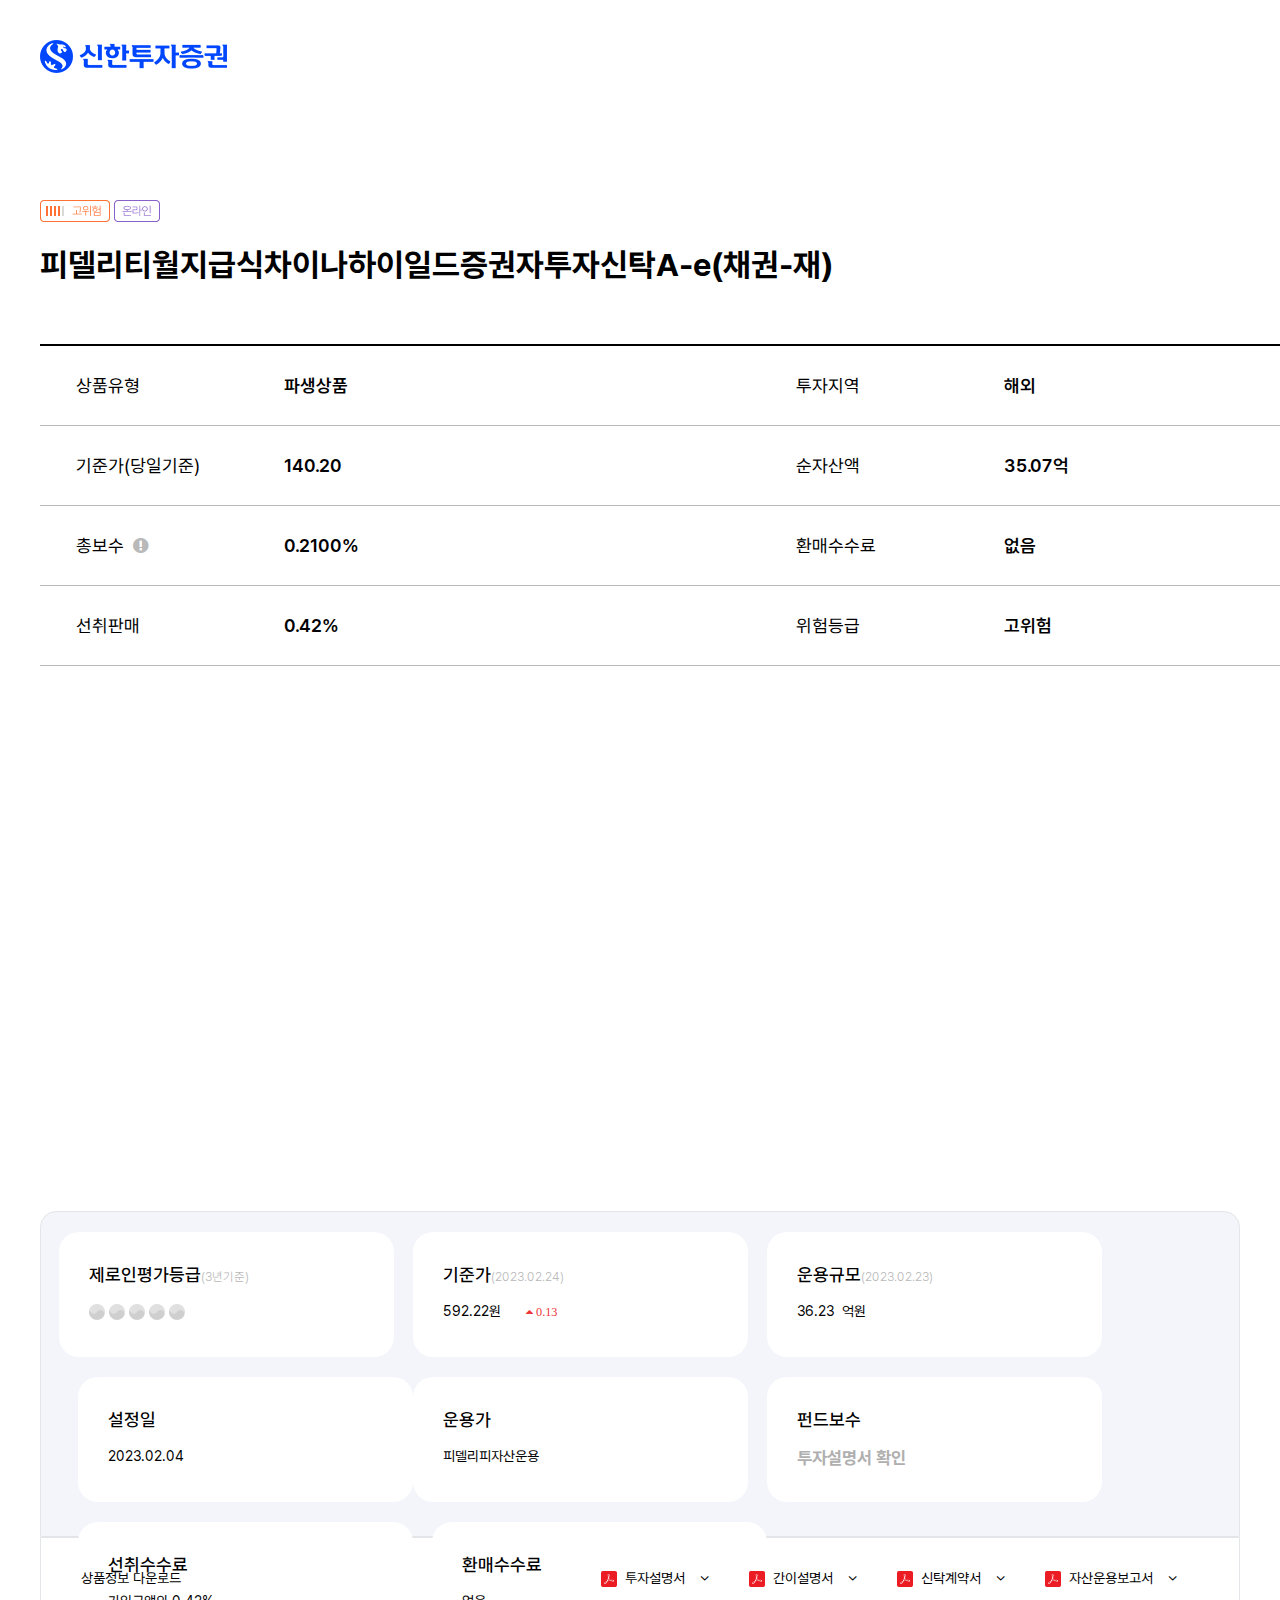
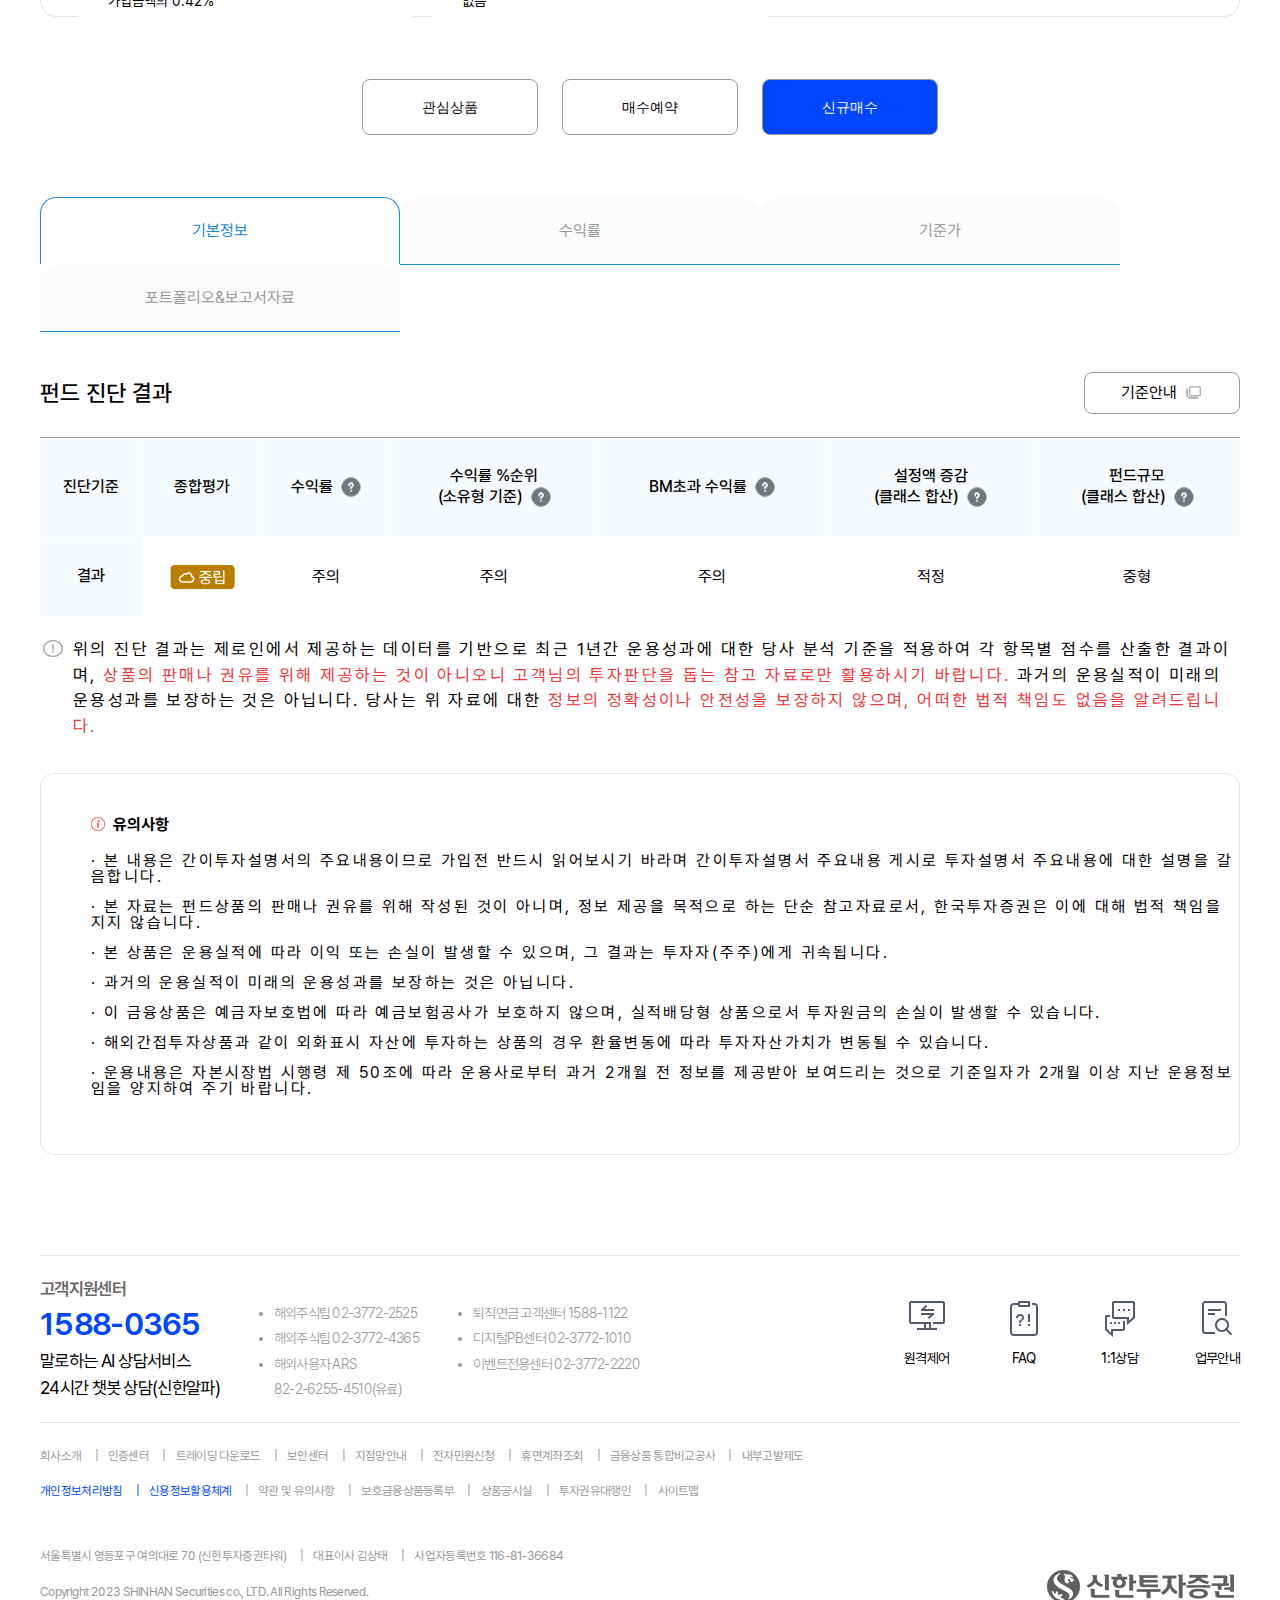
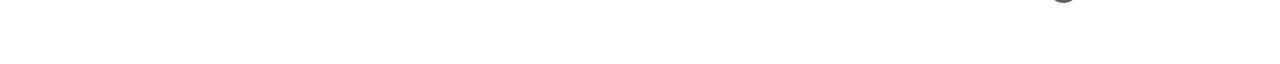
==== contents.html @ e2d3eca0 "3/31" ====
<!DOCTYPE html>
<html lang="ko">
  <head>
    <meta charset="UTF-8" />
    <meta http-equiv="X-UA-Compatible" content="IE=edge" />
    <meta name="viewport" content="width=device-width, initial-scale=1.0" />
    <meta name="author" content="JGM" />
    <meta name="description" content="중꺾마 신한투자증권 리뉴얼" />
    <title>신한투자증권</title>
    <!-- <link rel="stylesheet" href="https://cdnjs.cloudflare.com/ajax/libs/font-awesome/5.15.3/css/all.min.css"/> -->
    <link
      rel="stylesheet"
      href="https://maxcdn.bootstrapcdn.com/font-awesome/4.7.0/css/font-awesome.min.css"
    />
    <link rel="shortcut icon" href="./images/favicon/fav32.png" />
    <link
      rel="apple-touch-icon=precomposed"
      href="./images/favicon/fav180.png"
    />
    <!-- 기본 코딩 JS 파일 -->
    <script src="./js/jquery-1.12.4.min.js"></script>
    <script src="./js/jquery-3.3.1.min.js"></script>
    <script src="./js/jquery-3.4.1.min.js"></script>
    <script src="./js/prefixfree.min.js"></script>
    <!-- 차트 JS 파일 -->
    <script src="https://code.highcharts.com/highcharts.js"></script>
    <script src="https://code.highcharts.com/modules/data.js"></script>
    <script src="https://code.highcharts.com/modules/exporting.js"></script>
    <script src="https://code.highcharts.com/modules/export-data.js"></script>
    <script src="https://code.highcharts.com/modules/accessibility.js"></script>

    <!-- 기본 코딩 CSS 파일 -->
    <link rel="stylesheet" href="./css/common.css">
    <!-- 페이지 CSS -->
    <link rel="stylesheet" href="./css/contents.css" />
    <link rel="stylesheet" href="./css/chart.css">
    <link rel="stylesheet" href="./css/replace.css">

    <!-- Header, Footer Load JS -->
    <script>
      $(function(){
          // Footer 페이지 추가
          $('.footer').load('./module/footer.html');
      });
    </script>
  </head>
  <body>
    <div id="wrap">
      <!-- Header -->
      <header class="header w1440">
        <nav class="gnb">
          <h1 class="logo"><a href="index.html"><img src="./images/logo.png" alt="헤더로고"></a></h1>
        </nav>
      </header>   
      <!-- /Header -->
      
      
      <!-- Contets -->
      <main role="main" class="w1440">
        <!-- Section 01 -->
        <section class="sec_1">
          <article class="level">
            <img src="./images/contents/highRisk.png" alt="고위험">
            <img src="./images/contents/online.png" alt="온라인">
          </article>
          <h2>피델리티월지급식차이나하이일드증권자투자신탁A-e(채권-재)</h2>
          <table class="stock_info">
            <tr class="tr">
              <td>상품유형</td>
              <th>파생상품</th>
              <td>투자지역</td>
              <th>해외</th>
            </tr>
            <tr class="tr">
              <td>기준가(당일기준)</td>
              <th>140.20</th>
              <td>순자산액</td>
              <th>35.07억</th>
            </tr>
            <tr class="tr">
              <td>총보수<i class="fa fa-exclamation-circle" aria-hidden="true"></i></td>
              <th>0.2100%</th>
              <td>환매수수료</td>
              <th>없음</th>
            </tr>
            <tr class="tr">
              <td>선취판매</td>
              <th>0.42%</th>
              <td>위험등급</td>
              <th>고위험</th>
            </tr>
          </table>
        </section>
        <!-- /Section 01 -->

        <!-- Section 02 -->
        <figure class="highcharts-figure">
          <div id="container"></div>
        </figure>
        <!-- /Section 02 -->

        <!-- Section 03 -->
        <section class="sec_3">
          <div class="card no_ml">
            <dl>
              <dt>제로인평가등급<span>(3년기준)</span></dt>
                <dd>
                  <img src="./images/contents/unmarked.png" alt="태극마크">
                  <img src="./images/contents/unmarked.png" alt="태극마크">
                  <img src="./images/contents/unmarked.png" alt="태극마크">
                  <img src="./images/contents/unmarked.png" alt="태극마크">
                  <img src="./images/contents/unmarked.png" alt="태극마크">
                </dd>
            </dl>
          </div>
          <div class="card">  
            <dl>
              <dt>기준가<span>(2023.02.24)</span></dt>
              <dd class="up">592.22원<i class="fa fa-caret-up" aria-hidden="true">&nbsp;0.13</i></dd>
            </dl>
          </div>
          <div class="card">
            <dl>
              <dt>운용규모<span>(2023.02.23)</span></dt>
              <dd>36.23&nbsp;&nbsp;억원</dd>
            </dl>
          </div>
          <div class="card">
            <dl>
              <dt>설정일</dt>
              <dd>2023.02.04 </dd>
            </dl>
          </div>
          <div class="card no_ml">
            <dl>
              <dt>운용가</dt>
              <dd>피델리피자산운용</dd>
            </dl>
          </div>
          <div class="card">
            <dl>
              <dt>펀드보수</dt>
              <dd class="check">투자설명서 확인</dd>
            </dl>
          </div>
          <div class="card">
            <dl>
              <dt>선취수수료</dt>
              <dd>가입금액의&nbsp;0.42%</dd>
            </dl>
          </div>
          <div class="card">
            <dl>
              <dt>환매수수료</dt>
              <dd>없음</dd>
            </dl>
          </div>
        </section>
        <section class="pdf">
          <h3>상품정보 다운로드</h3>
          <ul>
            <li>
              <a href="https://file.truefriend.com/updata/fund/FMIG/2/071496_2.pdf" target="_blank">
                <img src="./images/contents/adobe.png" alt="pdf">&nbsp;
                투자설명서<i class="fa fa-angle-down" aria-hidden="true"></i>
              </a>
            </li>
            <li>
              <a href="https://file.truefriend.com/updata/fund/FMIG/9/071496_9.pdf" target="_blank">
                <img src="./images/contents/adobe.png" alt="pdf">&nbsp;
                간이설명서<i class="fa fa-angle-down" aria-hidden="true"></i>
              </a>
            </li>
            <li>
              <a href="https://file.truefriend.com/updata/fund/FMIG/1/071496_1.pdf" target="_blank">
                <img src="./images/contents/adobe.png" alt="pdf">&nbsp;
                신탁계약서<i class="fa fa-angle-down" aria-hidden="true"></i>
              </a>
            </li>
            <li>
              <a href="https://file.truefriend.com/updata/fund/FMIG/7/071496_7.pdf" target="_blank">
                <img src="./images/contents/adobe.png" alt="pdf">&nbsp;
                자산운용보고서<i class="fa fa-angle-down" aria-hidden="true"></i>
              </a>
            </li>
          </ul>
        </section>
        <div class="sec_3_btn">
          <a href="#"><button>관심상품</button></a>
          <a href="#"><button>매수예약</button></a>
          <a href="#"><button class="blue_btn">신규매수</button></a>
        </div>
        <!-- /Section 03 -->

        <!-- Section 04 -->
        <div id="contents">
          <input type="radio" name="content_name" id="basic_info1" checked>
          <label for="basic_info1">기본정보</label>
          <input type="radio" name="content_name" id="basic_info2">
          <label for="basic_info2">수익률</label>
          <a href="#"><input type="radio" name="content_name" id="basic_info3">
          <label for="basic_info3">기준가</label></a>
          <input type="radio" name="content_name" id="basic_info4">
          <label for="basic_info4">포트폴리오&보고서자료</label>
          <div class="content1">
            <div class="content_name">
              <h5>펀드 진단 결과</h5>
              <p><a href="#">기준안내&nbsp;&nbsp;<img src="./images/contents/popup.png" alt="popup"></a></p>
            </div>
            <section class="table">
              <table>
                <tr>
                  <th>진단기준</th>
                  <th>종합평가</th>
                  <th>수익률&nbsp;&nbsp;<a href="#"><img src="./images/contents/question.png" alt="물음표"></a></th>
                  <th>수익률 %순위<br>(소유형 기준)&nbsp;&nbsp;<a href="#"><img src="./images/contents/question.png" alt="물음표"></a></th>
                  <th>BM초과 수익률&nbsp;&nbsp;<a href="#"><img src="./images/contents/question.png" alt="물음표"></a></th>
                  <th>설정액 증감<br>(클래스 합산)&nbsp;&nbsp;<a href="#"><img src="./images/contents/question.png" alt="물음표"></a></th>
                  <th>펀드규모<br>(클래스 합산)&nbsp;&nbsp;<a href="#"><img src="./images/contents/question.png" alt="물음표"></a></th>
                </tr>
                <tr>
                  <th>결과</th>
                  <td><img src="./images/contents/neutral.png" alt="중립"></td>
                  <td>주의</td>
                  <td>주의</td>
                  <td>주의</td>
                  <td>적정</td>
                  <td>중형</td>
                </tr>
              </table>
              <div class="text">
                <img src="./images/contents/mark.png" alt="mark">
                <p>
                  위의 진단 결과는 제로인에서 제공하는 데이터를 기반으로 최근 1년간 운용성과에 대한 당사 분석 기준을 적용하여 각 항목별 점수를 산출한
                  결과이며,
                  <span>상품의 판매나 권유를 위해 제공하는 것이 아니오니 고객님의 투자판단을 돕는 참고 자료로만 활용하시기 바랍니다.
                  </span>과거의 운용실적이 미래의 운용성과를 보장하는 것은 아닙니다. 당사는 위 자료에 대한
                  <span>정보의 정확성이나 안전성을 보장하지 않으며, 어떠한 법적 책임도 없음을 알려드립니다.</span>
                </p>
              </div>
              <section class="attention">
                <p><img src="./images/contents/information.png" alt="info">&nbsp;&nbsp;유의사항</p>
                <ul>
                  <li>· 본 내용은 간이투자설명서의 주요내용이므로 가입전 반드시 읽어보시기 바라며 간이투자설명서 주요내용 게시로 투자설명서 주요내용에 대한 설명을 갈음합니다.</li>
                  <li>· 본 자료는 펀드상품의 판매나 권유를 위해 작성된 것이 아니며, 정보 제공을 목적으로 하는 단순 참고자료로서, 한국투자증권은 이에 대해 법적 책임을 지지 않습니다.</li>
                  <li>· 본 상품은 운용실적에 따라 이익 또는 손실이 발생할 수 있으며, 그 결과는 투자자(주주)에게 귀속됩니다.</li>
                  <li>· 과거의 운용실적이 미래의 운용성과를 보장하는 것은 아닙니다.</li>
                  <li>· 이 금융상품은 예금자보호법에 따라 예금보험공사가 보호하지 않으며, 실적배당형 상품으로서 투자원금의 손실이 발생할 수 있습니다.</li>
                  <li>· 해외간접투자상품과 같이 외화표시 자산에 투자하는 상품의 경우 환율변동에 따라 투자자산가치가 변동될 수 있습니다.</li>
                  <li>· 운용내용은 자본시장법 시행령 제 50조에 따라 운용사로부터 과거 2개월 전 정보를 제공받아 보여드리는 것으로 기준일자가 2개월 이상 지난 운용정보임을 양지하여 주기 바랍니다.</li>
                </ul>
              </section>
          </div>
          <div class="content2">
            <div class="content_name">
              <h5>펀드 비교 수익률</h5>
              <p>기준일:2023.03.13</p>
            </div>
            <section class="table">
              <table>
                <tr>
                  <th>기간</th>
                  <th>1개월</th>
                  <th>3개월</th>
                  <th>6개월</th>
                  <th>1년</th>
                  <th>3년</th>
                  <th>설정일이후</th>
                </tr>
                <tr>
                  <th>펀드</th>
                  <td class="blue"><img src="./images/contents/bluedecrease.png" alt="하락">4.18</td>
                  <td class="red"><img src="./images/contents/redincrease.png" alt="상승">  10.74</td>
                  <td class="red"><img src="./images/contents/redincrease.png" alt="상승">18.93</td>
                  <td class="blue"><img src="./images/contents/bluedecrease.png" alt="하락">4.61</td>
                  <td class="red"><img src="./images/contents/redincrease.png" alt="상승">0.00</td>
                  <td class="blue"><img src="./images/contents/bluedecrease.png" alt="하락">36.90</td>
                </tr>
                <tr>
                  <th>BM</th>
                  <td class="blue"><img src="./images/contents/bluedecrease.png" alt="하락">1.43</td>
                  <td class="blue"><img src="./images/contents/bluedecrease.png" alt="하락">0.19</td>
                  <td class="red"><img src="./images/contents/redincrease.png" alt="상승">0.17</td>
                  <td class="blue"><img src="./images/contents/bluedecrease.png" alt="하락">5.40</td>
                  <td class="red"><img src="./images/contents/redincrease.png" alt="상승">0.00</td>
                  <td class="blue"><img src="./images/contents/bluedecrease.png" alt="하락">8.09</td>
                </tr>
                <tr>
                  <th>유형평균</th>
                  <td class="red"><img src="./images/contents/redincrease.png" alt="상승">0.84</td>
                  <td class="red"><img src="./images/contents/redincrease.png" alt="상승">2.99</td>
                  <td class="blue"><img src="./images/contents/bluedecrease.png" alt="하락">0.56</td>
                  <td class="blue"><img src="./images/contents/bluedecrease.png" alt="하락">3.66</td>
                  <td class="blue"><img src="./images/contents/bluedecrease.png" alt="하락">9.40</td>
                  <td>-</td>
                </tr>
              </table>
          </div>
          <div class="content4">
            <div class="content_name">
              <h5>자산 구성 현황&nbsp;&nbsp;&nbsp;<span>(기준일:2023.03.13)</span></h5>
            </div>
            <section class="table">
              <table class="portfolio">
                <tr>
                  <th>구분</th>
                  <th>펀드 내 비중(%)</th>
                </tr>
                <tr>
                  <th>국내주식</th>
                  <td>0.00%</td>
                </tr>
                <tr>
                  <th>해외주식</th>
                  <td>0.00%</td>
                </tr>
                <tr>
                  <th>국내채권</th>
                  <td>0.00%</td>
                </tr>
                <tr>
                  <th>해외채권</th>
                  <td>0.00%</td>
                </tr>
                <tr>
                  <th>투자신탁</th>
                  <td>98.99%</td>
                </tr>
                <tr>
                  <th>유동성</th>
                  <td>1.01%</td>
                </tr>
                <tr>
                  <th>주식선물 순포지션</th>
                  <td>0.00%</td>
                </tr>
                <tr>
                  <th>금리선물 순포지션</th>
                  <td>0.00%</td>
                </tr>
              </table>
              <img src="./images/contents/portfolio.PNG" alt="포트폴리오">
            </section>
          </div>
        </div>
        <!-- /Section 04 -->

      </main>



      <!-- /Contets -->
      <!-- TOP 버튼 / 챗봇 -->

      <!-- /TOP 버튼 / 챗봇 -->
      <aside>
        
      </aside>
      <!-- Footer -->
      <footer class="footer">
              
      </footer>
      <!-- /Footer -->
    </div>

  
  <!-- 페이지 JS -->
  <script src="./js/contents.js"></script>
  <script src="./js/chart.js"></script>
  <script src="./js/alret.js"></script>
  <!-- <script src="./js/load.js"></script> -->
  </body>
</html>
---- css/common.css ----
@charset "utf-8";

/* 폰트 CSS && 리셋 CSS */
@import url(./font.css);
@import url(./reset.css);
@import url(./root.css);

/* 공통 CSS */
html {
    font-family: 'Pretendard', sans-serif;
}

#wrap{
    /* background-color: #FAFBFB; */
    padding-top: 40px;
    padding-bottom: 60px;
}
/* safe area */
.w1440{
    /* (1440/1920)*100 = 75 */
    /* width: 75%; */
    width: 1440px;
    margin: 0 auto;
}
/* --------------------- */
/* 경고창 */
.alert{
    padding: 10px 20px;
    background-color: rgba(0, 0, 0, 0.8);
    border-radius: 16px;
    color: #fff;
    /* 포지션 */
    position: fixed;
    top: 5%;
    left: 50%;
    transform: translateX(-50%);
    z-index: 99999; /* 경고창 */
    /* 로딩시 숨기기 */
    display: none;
}

/* ========================== */
/* header */
/* ========================== */
.header{
    /* (193/1440)*100 = 13.402777777777777 */
    padding-bottom: 20px;
    /* 플랙스 */
    display: flex;
    align-items: center;
    justify-content: space-between;
    /* 포지션 */
    position: relative;
    /* 폰트 설정 */
    line-height: 180%;
    font-weight: 600;
    letter-spacing: -0.05em;
    color: #000000;
}
/* ------------------------- */
/* header nav */
.header nav{
    /* 플랙스 */
    display: flex;
    align-items: center;
    justify-content: space-between;
}
.header nav ul{
    /* 플랙스 */
    display: flex;
}

/* ------------------------- */
/* .gnb */
.header .gnb{
   font-size: 24px;
}
.header .menu .hambeger{
    width: 20px;
    height: 20px;
    overflow: hidden;
    /* 플랙스 */
    display: flex;
    flex-flow: nowrap column;
    justify-content: space-around;
    align-items: center;
}
.header .menu .hambeger div{
    width: 20px;
    height: 3px;
    background-color: #000;
    transition: all 0.1s;
}
.header .menu:hover .hambeger {
    justify-content: center;
}
.header .menu:hover .hambeger div:first-child{
    transform: translateY(50%) rotate(40deg);
}
.header .menu:hover .hambeger div:last-child{
    transform:translateY(-50%) rotate(-45deg);
}
.header .menu:hover .hambeger div:nth-child(2){
    display: none;
}

/* ------------------------- */
/* .login_gnb */
.header .login_gnb{
    font-size: 1rem;
    margin-right: 40px;
}
.header .login_gnb a{
    font-weight: 600;
}
.header .login_gnb li:first-child::after{
    content: "";
    font-size: 0.8rem;
    padding-right: 16px;
    border-right: var(--border);
    margin-right: 16px;
}

/* ---------------------------- */
/* .header .snb */
.header .snb{
    width: 100%;
    height: auto !important;
    padding: 30px;
    background-color: white;
    border: 1px solid #B9BDC4;
    border-radius: 16px;
    /* 폰트 사이즈 수정 */
    font-size: 1rem;
    /* 포지션 */
    position: absolute;
    bottom: 0;
    transform: translateY(100%);
    left: 0;
    z-index: 999; /* 헤더 서브메뉴 */
    /* 디스플레이 가리기 */
    display: none;
}

/* snb 타이틀 */
.snbTitle{
    width: 100%;
    height: 60px;
    padding: 0 24px;
    line-height: 60px;
    border-top: 1px solid #B9BDC4;
    /* 플랙스 */
    display: flex;
    justify-content: space-between;
    align-items: center;
    /* 커서 포인터 */
    cursor: pointer;
}
.snb .snbTitle:first-child{
    border-top: none;
}
.snbTitle::after{
    content: url(../images/header/plus.png);
    vertical-align: middle;
    margin-bottom: -10px;
}
.snb h2{
    height: 100%;
    line-height: 60px;
    font-size: 28px;
    font-weight: 700;
    color: #797979;
    transition: all 0.1s;
}
/* snb 내용 */
.snbItem{
    width: 100%;
    background-color: #F7F8F8;
    padding: 24px 0;
    transition: all 0.8s;
    /* 숨기기 */
    display: none;
}
.snbItem:last-child{
    border-bottom: 1px solid #B9BDC4;
}
.snbItem dl{
    width: 25%;
    border-right: 1px solid #E1E3E5;
    padding: 20px;
}
.snbItem dl dt{
    color: #333333;
    font-weight: 700;
    font-size: 18px;
    margin-bottom: 20px;
    /* 커서 논 */
    cursor: default;
}
.snbItem dl dd{
    margin-bottom: 10px;
}

/* 클릭 되었을때 */
.snbTitle.check{
    border-bottom: 1px solid #B9BDC4;
}
.snbTitle.check h2{
    color: #097DF3;    
    border-bottom: 2px solid #097DF3;
}
.snbTitle.check::after{
    content: url(../images/header/mu.png);
    margin-bottom: -15px;
}
.snbTitle.check + .snbItem{
    display: flex;
}


/* ========================== */
/* footer */
/* ========================== */
footer{
    /* 폰트 설정 */
    line-height: 180%;
    font-weight: 600;
    letter-spacing: -0.05em;
    color: #000000;
}
/* #footer_csc */
.footer_csc{
    /* 박스모델 속성 */
    padding: 20px 0;
    border-top: 1px solid #E4E5E8;
    border-bottom: 1px solid #E4E5E8;
}
.footer_title{
    /* font */
    font-size: 1.25rem;
    font-weight: 600;
    color: #666666;
}
.footer_csc nav{
    /* 플랙스 */
    display: flex;
    justify-content: space-between;
}

.footer_csc nav h3{
    /* 20/16 = 1.25 */
    font-size: 1.25rem; 
    line-height: 1.5;
}
.footer_csc nav h3 .em{
    /* 36/16 = 2.25 */
    font-size: 2.25rem;
    font-weight: 600;
    color: var(--main-color);
}
/* footer_csc nav div */
.footer_csc nav div{
    width: 50%;
    /* 플랙스 */
    display: flex;
    justify-content: space-between;
}

.footer_list li{
    list-style: disc;
    /* font */
    font-weight: 300;
    color: #999999;
}

/* .footer_icon */
.footer_icon_link{
    width: 336px;
    /* 플랙스 */
    display: flex;
    justify-content: space-between;
}
.footer_icon_link a{
    /* 플랙스 */
    display: flex;
    flex-flow: column nowrap;
    align-items: center;
}
.footer_icon_link a span{
    display: inline-block;
    width: 40px;
    height: 40px;
    text-align: center;
    margin-bottom: 5px;
}
.footer_icon_link a img{
    vertical-align: middle;
}
/* .fnb_wrap */
.fnb_wrap{
    padding-top: 20px;
}

/* .fnb */
.fnb li, .fnb p{
    display: inline-block;
    color: #999999;
    /* 14/16 = 0.875 */
    font-size: 0.875rem;
    line-height: 1.2;
    font-weight: 400;
}
.fnb li.em{
    color: var(--main-color);
}
.fnb li:not(:first-child)::before{
    content: "|";
    padding-left: 10px;
    margin-right: 10px;
}
.fnb ul {
    margin-bottom: 10px;
}

/* .last_footer */
.last_footer{
    margin-top: 40px;
    /* 플랙스 */
    display: flex;
    justify-content: space-between;
    align-items: flex-end;
}


/* ========================== */
/* Top button / chatBot */
/* ========================== */
.aside_button{
    height: 120px;
    z-index: 99999;
    /* 포지션 */
    position: fixed;
    /* right: 140px; */
    right: 7.291666666666667%;
    transform: translateX(100%);
    bottom: 50px;
}
.aside_button div{
    width: 50px;
    height: 50px;
    line-height: 50px;
    background-color: var(--main-color);
    border-radius: 50%;
    cursor: pointer;
}
.aside_button div:last-child{
    box-shadow: 0 0 10px 0 rgba(255, 255, 255, 80%);
}

/* -------------------- */
/* 챗봇 */
.aside_button .chbot{
    margin-bottom: 20px;
    /* 포지션 */
    position: relative;
}

.aside_button .chbot h2 {
    line-height: 20px;
    vertical-align: top;
    transition: all 0.8s;
}
.aside_button h2 p {
    color: #fff;
    opacity: 0;
    transition: all 0.8s;
    font-size: 5px;
}
.chbot_text {
    height: 50px;
    padding-left: 30px;
    padding-top: 5px;
    background-color: var(--main-color);
    box-shadow: 0 0 10px 0 rgba(255, 255, 255, 80%);
    border-radius: 40px;
    /* 포지션 */
    position: absolute;
    right: 0;
    top: 0;
    z-index: -1;
    overflow: hidden;
}
/* ----------------------- */
/* top 버튼 */
.aside_button i {
    color: #fff;
    position: relative;
    left: 50%;
    transform: translateX(-50%);
}
/* 호버 */
.aside_button .top:hover {
    background-color: #002DA4;
}
.aside_button .top:hover i {
    color: #fff;
}
---- css/contents.css ----
@charset "utf-8";
/* Contents */
/* section 01 */
.sec_1 {
  margin-top: 106px;
}
main h2 {
  margin: 27px 0 63px;
  font-size: 32px;
  font-weight: 700;
}

/* 테이블 */
.stock_info{
  width: 1440px;
  border-top: 2px solid #000;
  border-collapse: collapse;
  font-size: 18px;
  background-color: #fff;
}
.stock_info .tr {
  border-bottom: 1px solid #B9B9B9;
}
.stock_info .tr i {
  margin-left: 9px;
  color: #B9B9B9;
}
.stock_info .tr td {
  width: 243px;
  line-height: 79px;
  padding-left: 36px;

}
.stock_info .tr th {
  width: 475px;
  line-height: 79px;
  text-align: left;
  font-size: 18px;
  font-weight: 600;
}

/* section 02 */
figure{
  margin: 40px auto;
  height: 465px;
}

/* section 03 */
.sec_3 {
  padding: 0 19px 36px 18px;
  height: 326px;
  background-color: #f3f5fa;
  border: 1px solid #e4e5e8;
  border-top-left-radius: 16px;
  border-top-right-radius: 16px;
  /* 플렉스 */
  display: flex;
  flex-flow: row wrap;
}
.sec_3 .card {
  width: 335px;
  height: 125px;
  margin: 20px 0 0 19px;
  padding: 34px 0 36px 30px;
  border-radius: 20px;
  background-color: #fff;
}
.sec_3 .card dl>dt {
  font-size: 18px;
  font-weight: 500;
  margin-bottom: 20px;
}
.sec_3 .card dl>dt span {
  /* 14/16 = 0.875 */
    font-size: 0.875rem;
  font-weight: 300;
  color: #b9b9b9;
}
.sec_3 .card dd.up i {
  margin: 0 9px 0 25px;
  color: #ed3738;
  /* 14/16 = 0.875 */
    font-size: 0.875rem;
}
.sec_3 .card .check {
  /* 20/16 = 1.25 */
  font-size: 1.25rem;
  font-weight: 700;
  color: #b0afaf;
}
.pdf {
  padding: 33px 22px 33px 40px;
  margin-bottom: 62px;
  height: 80px;
  border: 1px solid #e4e5e8;
  border-bottom-left-radius: 16px;
  border-bottom-right-radius: 16px;
  cursor: pointer;
  /* 플렉스 */
  display: flex;
  justify-content: space-between;
} 
.pdf ul{
  /* 플렉스 */
  display: flex;
}
.pdf ul li a {
  margin: 0 40px 0 0;
}
.pdf ul li i {
  margin-left: 15px;
}
.pdf p {
  margin: 10px 7px 0 0;
  text-align: center;
  padding: 30px 20px;
  border: 1px solid #e4e5e8;
  background-color: #f3f5fa;
  /* 로딩시 안보이게 */
  display: none;
}
/* button */
.sec_3_btn {
  text-align: center;
  margin-bottom: 62px;
}
.sec_3_btn button {
  margin-left: 20px;
  padding:19px 59px 17px;
  border: var(--border);
  border-radius: 8px;
  cursor: pointer;
}
.blue_btn {
  background-color: var(--main-color);
  color: #fafbfb;
  border: none;
}

/* section 04 */
#contents{
  font-size: 0;
}
input[type="radio"]{
  display: none;
}
input[type="radio"]+label{
  display: inline-block;
  width: 360px;
  font-size: 16px;
  padding: 25px 0;
  text-align: center;
  cursor: pointer;
  background-color: #fafbfb;
  color: #999999;
  border-bottom: 1px solid #1A89DA;
  border-top-left-radius: 16px;
  border-top-right-radius: 16px;
}
input[type="radio"]:checked+label{
  color: #1A89DA;
  background-color: #fff;
  border: 1px solid #1A89DA;
  border-bottom: none;
  border-top-left-radius: 16px;
  border-top-right-radius: 16px;
}
.content1 ,.content2, .content4{
  display: none;
  font-size: 16px;
  margin-bottom: 100px;
}
/* radio 버튼 연결 */
input[id="basic_info1"]:checked ~ .content1{
  display: block;
}
input[id="basic_info2"]:checked ~ .content2{
  display: block;
}
input[id="basic_info3"]:checked ~ .content3{
  display: block;
}
input[id="basic_info4"]:checked ~ .content4{
  display: block;
}
.content_name{
  /* 플렉스 */
  display: flex;
  justify-content: space-between;
  align-items: center;
  margin-top: 40px;
  margin-bottom: 23px;
}
.content_name h5{
  font-size: 23px;
  font-weight: 500;
}
.content1 .content_name p{
  padding: 12px 36px;
  border: var(--border);
  border-radius: 8px;
}
.content1 .table table{
  width: 100%;
  height: 180px;
  text-align: center;
}
.table table,.table th,.table td{
  border: 1px solid #fafbfb;
  border-top: var(--border);
  border-collapse: collapse;
  border-right: none;
}
.table th{
  vertical-align: middle;
  background-color: #F5FAFD;
  font-weight: 500;
  line-height: 1.3;
}
.content1 .table td{
  vertical-align: middle;
  height: 80px;
}
.table th:first-child,.table table{
  border-left: none;
}
.content2 .content_name p{
  /* 14/16 = 0.875 */
    font-size: 0.875rem;
  color: #999999;

}
.content2 .table table{
  width: 1440px;
}
.content2 .table th{
  background-color: #F5FAFD;
  vertical-align: middle;
  height: 80px;
  width: 205px;
}
.content2 .table td{
  height: 80px;
  vertical-align: middle;
  text-align: right;
  padding-right: 20px;
}
.blue{
  color: var(--main-color);
  position: relative;
}
.blue img{
  position: absolute;
  top: 36px;
  right: 65px;
}
.red{
  color: #ed3738;
  position: relative;
}
.red img{
  position: absolute;
  top: 36px;
  right: 65px;
}
.text p{
  letter-spacing: 2.4px;
  font-size: 17px;
  line-height: 1.5;
  padding-left: 10px;
}
.text p span{
  color: #ed3738;
}
.text{
  /* 플렉스 */
  display: flex;
  margin-top: 20px;
}
.text img{
  height: 100%;
  padding: 3px;
  padding-right: 0;
}
.attention{
  border: #E4E5E8 1px solid;
  border-radius: 14px;
  padding-left: 50px;
  padding-top: 43px;
  padding-bottom: 43px;
  margin-top: 34px;
  margin-bottom: 80px;
}
.attention p{
  font-size: 16px;
  font-weight: 700;
  margin-bottom: 20px;
}
.attention img{
  height: 14px;
  width: 14px;
}
.attention ul li{
  font-size: 16px;
  margin-bottom: 14px;
  letter-spacing: 2.4px;
}
.content_name h5 span{
  font-size: 12px;
  font-weight: 300;
}
.content4 .table{
  display: flex;
}
.content4 .table img{
  height: 100%;
  margin: 0 auto;
  margin-top: 50px;
}
.content4 .table .portfolio{
  width: 720px;
}
.content4 .table th{
  width: 360px;
  height: 80px;
}
.content4 .table td{
  vertical-align: middle;
  text-align: right;
}
---- css/replace.css ----
html, 
body{
    font-size: 14px;
}
.w1440{
    width: 1200px;
}
/* ------------------- */
/* 메인 스타일 */
/* ------------------- */
.mainSlider div a {
    height: 500px;
}

#content1 h2 {
    padding-top: 106px;
}

.mainSlider #item02 img {
    object-fit:contain;
    top: 90px;
    left: 280px;
}
#content1 .card_wrap {
    justify-content: space-between;
}
#content1 .card {
    width: 24%;
}

#content2 .right {
    display: flex;
    flex-direction: column;
    justify-content: space-between;
}

.chartGraph {
    margin-right: 24px;
}
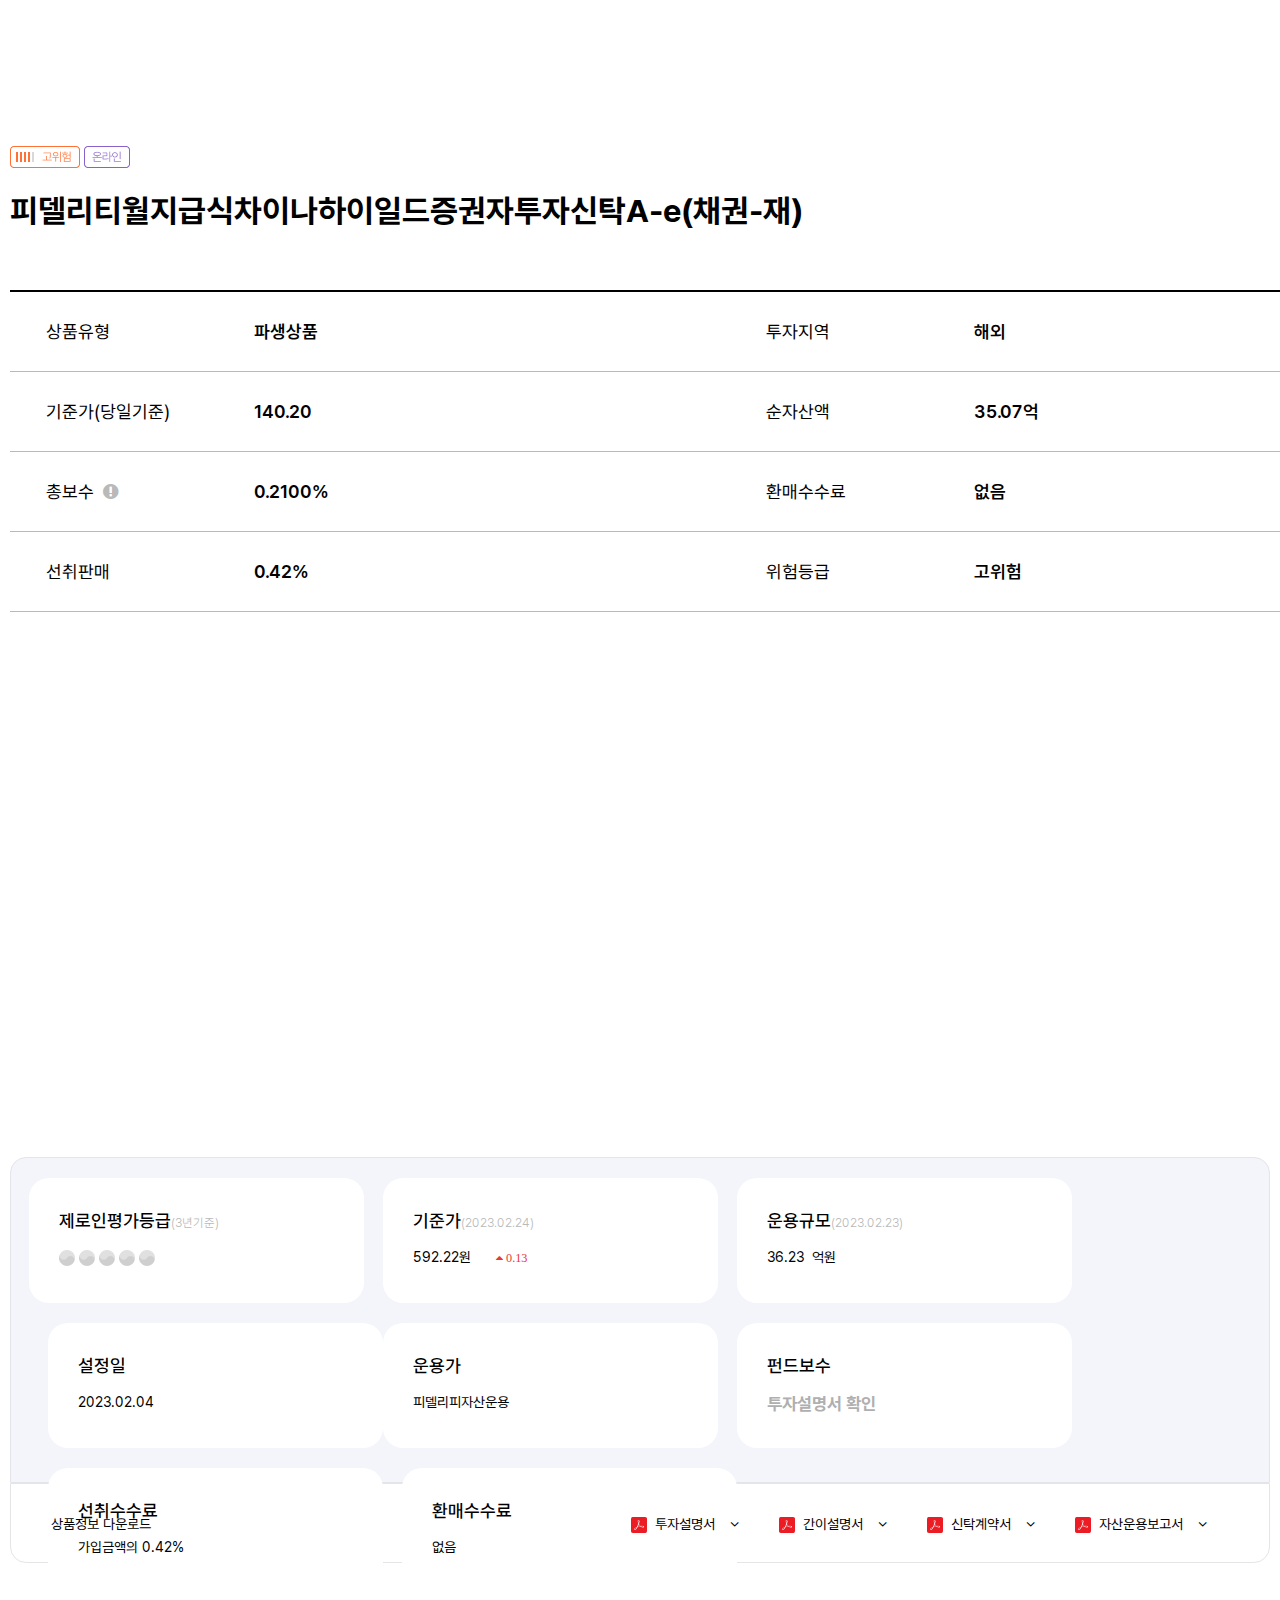
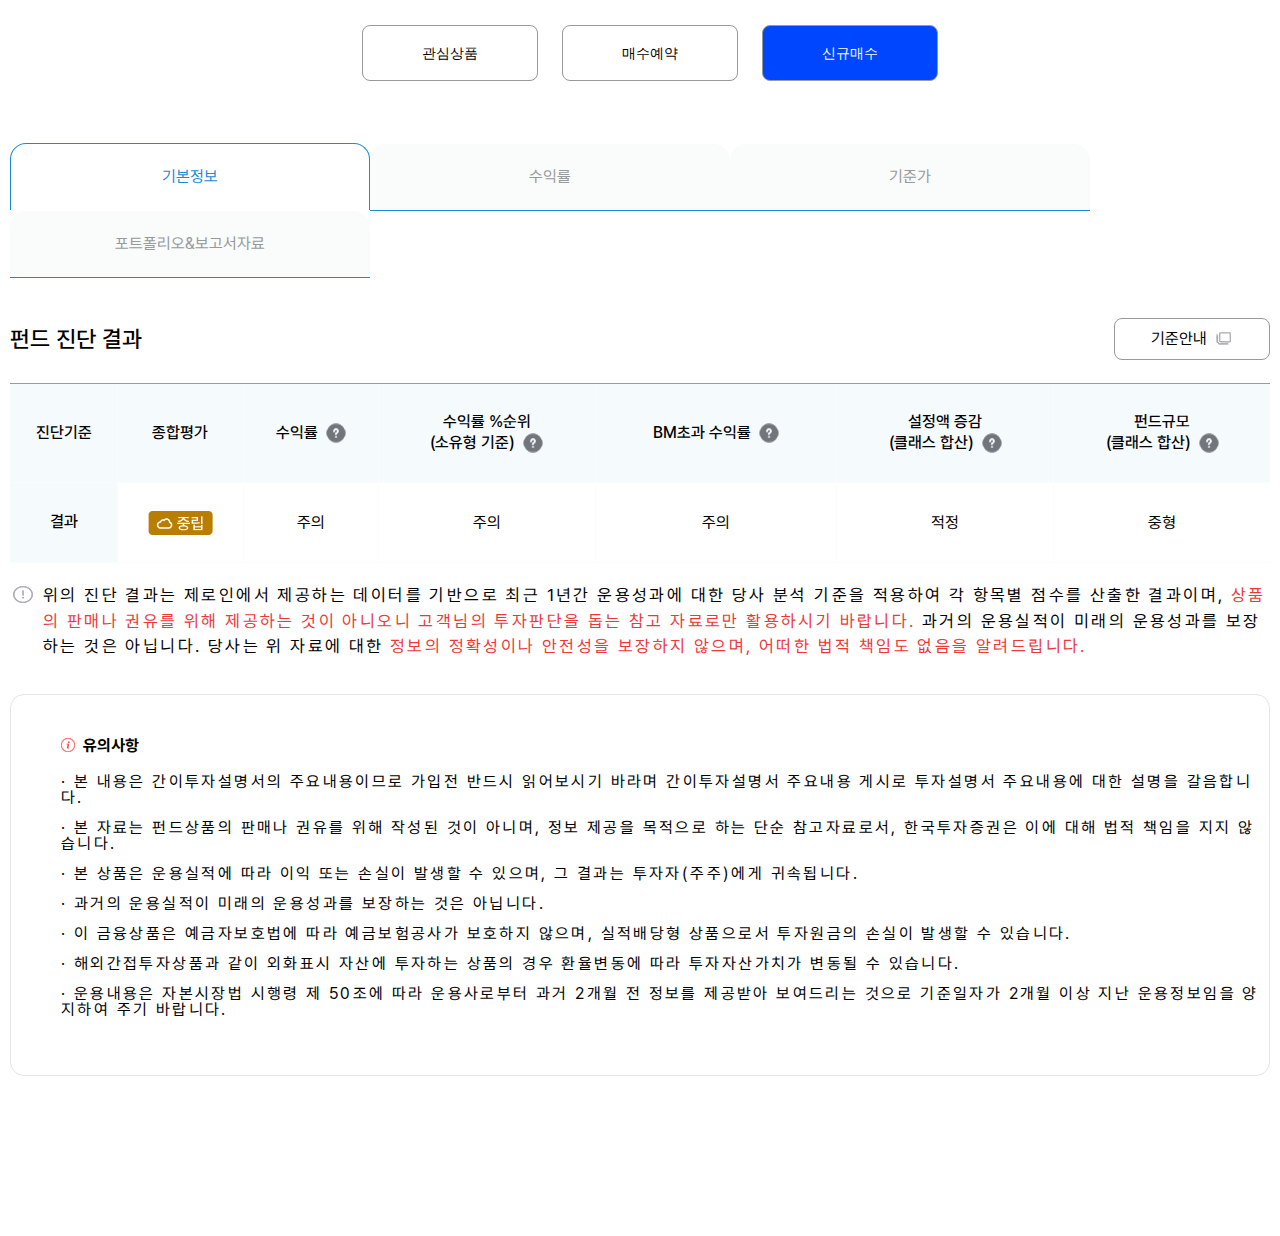
==== commit d883b3d1: "수정" ====
--- a/contents.html
+++ b/contents.html
@@ -1,373 +1,360 @@
 <!DOCTYPE html>
 <html lang="ko">
-  <head>
-    <meta charset="UTF-8" />
-    <meta http-equiv="X-UA-Compatible" content="IE=edge" />
-    <meta name="viewport" content="width=device-width, initial-scale=1.0" />
-    <meta name="author" content="JGM" />
-    <meta name="description" content="중꺾마 신한투자증권 리뉴얼" />
-    <title>신한투자증권</title>
-    <!-- <link rel="stylesheet" href="https://cdnjs.cloudflare.com/ajax/libs/font-awesome/5.15.3/css/all.min.css"/> -->
-    <link
-      rel="stylesheet"
-      href="https://maxcdn.bootstrapcdn.com/font-awesome/4.7.0/css/font-awesome.min.css"
-    />
-    <link rel="shortcut icon" href="./images/favicon/fav32.png" />
-    <link
-      rel="apple-touch-icon=precomposed"
-      href="./images/favicon/fav180.png"
-    />
-    <!-- 기본 코딩 JS 파일 -->
-    <script src="./js/jquery-1.12.4.min.js"></script>
-    <script src="./js/jquery-3.3.1.min.js"></script>
-    <script src="./js/jquery-3.4.1.min.js"></script>
-    <script src="./js/prefixfree.min.js"></script>
-    <!-- 차트 JS 파일 -->
-    <script src="https://code.highcharts.com/highcharts.js"></script>
-    <script src="https://code.highcharts.com/modules/data.js"></script>
-    <script src="https://code.highcharts.com/modules/exporting.js"></script>
-    <script src="https://code.highcharts.com/modules/export-data.js"></script>
-    <script src="https://code.highcharts.com/modules/accessibility.js"></script>
-
-    <!-- 기본 코딩 CSS 파일 -->
-    <link rel="stylesheet" href="./css/common.css">
-    <!-- 페이지 CSS -->
-    <link rel="stylesheet" href="./css/contents.css" />
-    <link rel="stylesheet" href="./css/chart.css">
-    <link rel="stylesheet" href="./css/replace.css">
-
-    <!-- Header, Footer Load JS -->
-    <script>
-      $(function(){
-          // Footer 페이지 추가
-          $('.footer').load('./module/footer.html');
-      });
-    </script>
-  </head>
-  <body>
-    <div id="wrap">
-      <!-- Header -->
-      <header class="header w1440">
-        <nav class="gnb">
-          <h1 class="logo"><a href="index.html"><img src="./images/logo.png" alt="헤더로고"></a></h1>
-        </nav>
-      </header>   
-      <!-- /Header -->
-      
-      
-      <!-- Contets -->
-      <main role="main" class="w1440">
-        <!-- Section 01 -->
-        <section class="sec_1">
-          <article class="level">
-            <img src="./images/contents/highRisk.png" alt="고위험">
-            <img src="./images/contents/online.png" alt="온라인">
-          </article>
-          <h2>피델리티월지급식차이나하이일드증권자투자신탁A-e(채권-재)</h2>
-          <table class="stock_info">
-            <tr class="tr">
-              <td>상품유형</td>
-              <th>파생상품</th>
-              <td>투자지역</td>
-              <th>해외</th>
-            </tr>
-            <tr class="tr">
-              <td>기준가(당일기준)</td>
-              <th>140.20</th>
-              <td>순자산액</td>
-              <th>35.07억</th>
-            </tr>
-            <tr class="tr">
-              <td>총보수<i class="fa fa-exclamation-circle" aria-hidden="true"></i></td>
-              <th>0.2100%</th>
-              <td>환매수수료</td>
-              <th>없음</th>
-            </tr>
-            <tr class="tr">
-              <td>선취판매</td>
-              <th>0.42%</th>
-              <td>위험등급</td>
-              <th>고위험</th>
-            </tr>
-          </table>
-        </section>
-        <!-- /Section 01 -->
-
-        <!-- Section 02 -->
-        <figure class="highcharts-figure">
-          <div id="container"></div>
-        </figure>
-        <!-- /Section 02 -->
-
-        <!-- Section 03 -->
-        <section class="sec_3">
-          <div class="card no_ml">
-            <dl>
-              <dt>제로인평가등급<span>(3년기준)</span></dt>
-                <dd>
-                  <img src="./images/contents/unmarked.png" alt="태극마크">
-                  <img src="./images/contents/unmarked.png" alt="태극마크">
-                  <img src="./images/contents/unmarked.png" alt="태극마크">
-                  <img src="./images/contents/unmarked.png" alt="태극마크">
-                  <img src="./images/contents/unmarked.png" alt="태극마크">
-                </dd>
-            </dl>
-          </div>
-          <div class="card">  
-            <dl>
-              <dt>기준가<span>(2023.02.24)</span></dt>
-              <dd class="up">592.22원<i class="fa fa-caret-up" aria-hidden="true">&nbsp;0.13</i></dd>
-            </dl>
-          </div>
-          <div class="card">
-            <dl>
-              <dt>운용규모<span>(2023.02.23)</span></dt>
-              <dd>36.23&nbsp;&nbsp;억원</dd>
-            </dl>
-          </div>
-          <div class="card">
-            <dl>
-              <dt>설정일</dt>
-              <dd>2023.02.04 </dd>
-            </dl>
-          </div>
-          <div class="card no_ml">
-            <dl>
-              <dt>운용가</dt>
-              <dd>피델리피자산운용</dd>
-            </dl>
-          </div>
-          <div class="card">
-            <dl>
-              <dt>펀드보수</dt>
-              <dd class="check">투자설명서 확인</dd>
-            </dl>
-          </div>
-          <div class="card">
-            <dl>
-              <dt>선취수수료</dt>
-              <dd>가입금액의&nbsp;0.42%</dd>
-            </dl>
-          </div>
-          <div class="card">
-            <dl>
-              <dt>환매수수료</dt>
-              <dd>없음</dd>
-            </dl>
-          </div>
-        </section>
-        <section class="pdf">
-          <h3>상품정보 다운로드</h3>
-          <ul>
-            <li>
-              <a href="https://file.truefriend.com/updata/fund/FMIG/2/071496_2.pdf" target="_blank">
-                <img src="./images/contents/adobe.png" alt="pdf">&nbsp;
-                투자설명서<i class="fa fa-angle-down" aria-hidden="true"></i>
-              </a>
-            </li>
-            <li>
-              <a href="https://file.truefriend.com/updata/fund/FMIG/9/071496_9.pdf" target="_blank">
-                <img src="./images/contents/adobe.png" alt="pdf">&nbsp;
-                간이설명서<i class="fa fa-angle-down" aria-hidden="true"></i>
-              </a>
-            </li>
-            <li>
-              <a href="https://file.truefriend.com/updata/fund/FMIG/1/071496_1.pdf" target="_blank">
-                <img src="./images/contents/adobe.png" alt="pdf">&nbsp;
-                신탁계약서<i class="fa fa-angle-down" aria-hidden="true"></i>
-              </a>
-            </li>
-            <li>
-              <a href="https://file.truefriend.com/updata/fund/FMIG/7/071496_7.pdf" target="_blank">
-                <img src="./images/contents/adobe.png" alt="pdf">&nbsp;
-                자산운용보고서<i class="fa fa-angle-down" aria-hidden="true"></i>
-              </a>
-            </li>
-          </ul>
-        </section>
-        <div class="sec_3_btn">
-          <a href="#"><button>관심상품</button></a>
-          <a href="#"><button>매수예약</button></a>
-          <a href="#"><button class="blue_btn">신규매수</button></a>
-        </div>
-        <!-- /Section 03 -->
-
-        <!-- Section 04 -->
-        <div id="contents">
-          <input type="radio" name="content_name" id="basic_info1" checked>
-          <label for="basic_info1">기본정보</label>
-          <input type="radio" name="content_name" id="basic_info2">
-          <label for="basic_info2">수익률</label>
-          <a href="#"><input type="radio" name="content_name" id="basic_info3">
-          <label for="basic_info3">기준가</label></a>
-          <input type="radio" name="content_name" id="basic_info4">
-          <label for="basic_info4">포트폴리오&보고서자료</label>
-          <div class="content1">
-            <div class="content_name">
-              <h5>펀드 진단 결과</h5>
-              <p><a href="#">기준안내&nbsp;&nbsp;<img src="./images/contents/popup.png" alt="popup"></a></p>
-            </div>
-            <section class="table">
-              <table>
-                <tr>
-                  <th>진단기준</th>
-                  <th>종합평가</th>
-                  <th>수익률&nbsp;&nbsp;<a href="#"><img src="./images/contents/question.png" alt="물음표"></a></th>
-                  <th>수익률 %순위<br>(소유형 기준)&nbsp;&nbsp;<a href="#"><img src="./images/contents/question.png" alt="물음표"></a></th>
-                  <th>BM초과 수익률&nbsp;&nbsp;<a href="#"><img src="./images/contents/question.png" alt="물음표"></a></th>
-                  <th>설정액 증감<br>(클래스 합산)&nbsp;&nbsp;<a href="#"><img src="./images/contents/question.png" alt="물음표"></a></th>
-                  <th>펀드규모<br>(클래스 합산)&nbsp;&nbsp;<a href="#"><img src="./images/contents/question.png" alt="물음표"></a></th>
-                </tr>
-                <tr>
-                  <th>결과</th>
-                  <td><img src="./images/contents/neutral.png" alt="중립"></td>
-                  <td>주의</td>
-                  <td>주의</td>
-                  <td>주의</td>
-                  <td>적정</td>
-                  <td>중형</td>
-                </tr>
-              </table>
-              <div class="text">
-                <img src="./images/contents/mark.png" alt="mark">
-                <p>
-                  위의 진단 결과는 제로인에서 제공하는 데이터를 기반으로 최근 1년간 운용성과에 대한 당사 분석 기준을 적용하여 각 항목별 점수를 산출한
-                  결과이며,
-                  <span>상품의 판매나 권유를 위해 제공하는 것이 아니오니 고객님의 투자판단을 돕는 참고 자료로만 활용하시기 바랍니다.
-                  </span>과거의 운용실적이 미래의 운용성과를 보장하는 것은 아닙니다. 당사는 위 자료에 대한
-                  <span>정보의 정확성이나 안전성을 보장하지 않으며, 어떠한 법적 책임도 없음을 알려드립니다.</span>
-                </p>
-              </div>
-              <section class="attention">
-                <p><img src="./images/contents/information.png" alt="info">&nbsp;&nbsp;유의사항</p>
-                <ul>
-                  <li>· 본 내용은 간이투자설명서의 주요내용이므로 가입전 반드시 읽어보시기 바라며 간이투자설명서 주요내용 게시로 투자설명서 주요내용에 대한 설명을 갈음합니다.</li>
-                  <li>· 본 자료는 펀드상품의 판매나 권유를 위해 작성된 것이 아니며, 정보 제공을 목적으로 하는 단순 참고자료로서, 한국투자증권은 이에 대해 법적 책임을 지지 않습니다.</li>
-                  <li>· 본 상품은 운용실적에 따라 이익 또는 손실이 발생할 수 있으며, 그 결과는 투자자(주주)에게 귀속됩니다.</li>
-                  <li>· 과거의 운용실적이 미래의 운용성과를 보장하는 것은 아닙니다.</li>
-                  <li>· 이 금융상품은 예금자보호법에 따라 예금보험공사가 보호하지 않으며, 실적배당형 상품으로서 투자원금의 손실이 발생할 수 있습니다.</li>
-                  <li>· 해외간접투자상품과 같이 외화표시 자산에 투자하는 상품의 경우 환율변동에 따라 투자자산가치가 변동될 수 있습니다.</li>
-                  <li>· 운용내용은 자본시장법 시행령 제 50조에 따라 운용사로부터 과거 2개월 전 정보를 제공받아 보여드리는 것으로 기준일자가 2개월 이상 지난 운용정보임을 양지하여 주기 바랍니다.</li>
-                </ul>
-              </section>
-          </div>
-          <div class="content2">
-            <div class="content_name">
-              <h5>펀드 비교 수익률</h5>
-              <p>기준일:2023.03.13</p>
-            </div>
-            <section class="table">
-              <table>
-                <tr>
-                  <th>기간</th>
-                  <th>1개월</th>
-                  <th>3개월</th>
-                  <th>6개월</th>
-                  <th>1년</th>
-                  <th>3년</th>
-                  <th>설정일이후</th>
-                </tr>
-                <tr>
-                  <th>펀드</th>
-                  <td class="blue"><img src="./images/contents/bluedecrease.png" alt="하락">4.18</td>
-                  <td class="red"><img src="./images/contents/redincrease.png" alt="상승">  10.74</td>
-                  <td class="red"><img src="./images/contents/redincrease.png" alt="상승">18.93</td>
-                  <td class="blue"><img src="./images/contents/bluedecrease.png" alt="하락">4.61</td>
-                  <td class="red"><img src="./images/contents/redincrease.png" alt="상승">0.00</td>
-                  <td class="blue"><img src="./images/contents/bluedecrease.png" alt="하락">36.90</td>
-                </tr>
-                <tr>
-                  <th>BM</th>
-                  <td class="blue"><img src="./images/contents/bluedecrease.png" alt="하락">1.43</td>
-                  <td class="blue"><img src="./images/contents/bluedecrease.png" alt="하락">0.19</td>
-                  <td class="red"><img src="./images/contents/redincrease.png" alt="상승">0.17</td>
-                  <td class="blue"><img src="./images/contents/bluedecrease.png" alt="하락">5.40</td>
-                  <td class="red"><img src="./images/contents/redincrease.png" alt="상승">0.00</td>
-                  <td class="blue"><img src="./images/contents/bluedecrease.png" alt="하락">8.09</td>
-                </tr>
-                <tr>
-                  <th>유형평균</th>
-                  <td class="red"><img src="./images/contents/redincrease.png" alt="상승">0.84</td>
-                  <td class="red"><img src="./images/contents/redincrease.png" alt="상승">2.99</td>
-                  <td class="blue"><img src="./images/contents/bluedecrease.png" alt="하락">0.56</td>
-                  <td class="blue"><img src="./images/contents/bluedecrease.png" alt="하락">3.66</td>
-                  <td class="blue"><img src="./images/contents/bluedecrease.png" alt="하락">9.40</td>
-                  <td>-</td>
-                </tr>
-              </table>
-          </div>
-          <div class="content4">
-            <div class="content_name">
-              <h5>자산 구성 현황&nbsp;&nbsp;&nbsp;<span>(기준일:2023.03.13)</span></h5>
-            </div>
-            <section class="table">
-              <table class="portfolio">
-                <tr>
-                  <th>구분</th>
-                  <th>펀드 내 비중(%)</th>
-                </tr>
-                <tr>
-                  <th>국내주식</th>
-                  <td>0.00%</td>
-                </tr>
-                <tr>
-                  <th>해외주식</th>
-                  <td>0.00%</td>
-                </tr>
-                <tr>
-                  <th>국내채권</th>
-                  <td>0.00%</td>
-                </tr>
-                <tr>
-                  <th>해외채권</th>
-                  <td>0.00%</td>
-                </tr>
-                <tr>
-                  <th>투자신탁</th>
-                  <td>98.99%</td>
-                </tr>
-                <tr>
-                  <th>유동성</th>
-                  <td>1.01%</td>
-                </tr>
-                <tr>
-                  <th>주식선물 순포지션</th>
-                  <td>0.00%</td>
-                </tr>
-                <tr>
-                  <th>금리선물 순포지션</th>
-                  <td>0.00%</td>
-                </tr>
-              </table>
-              <img src="./images/contents/portfolio.PNG" alt="포트폴리오">
-            </section>
-          </div>
-        </div>
-        <!-- /Section 04 -->
-
-      </main>
-
-
-
-      <!-- /Contets -->
-      <!-- TOP 버튼 / 챗봇 -->
-
-      <!-- /TOP 버튼 / 챗봇 -->
-      <aside>
-        
-      </aside>
-      <!-- Footer -->
-      <footer class="footer">
-              
-      </footer>
-      <!-- /Footer -->
-    </div>
-
-  
-  <!-- 페이지 JS -->
-  <script src="./js/contents.js"></script>
-  <script src="./js/chart.js"></script>
-  <script src="./js/alret.js"></script>
-  <!-- <script src="./js/load.js"></script> -->
-  </body>
+<head>
+	<meta charset="UTF-8" />
+	<meta http-equiv="X-UA-Compatible" content="IE=edge" />
+	<meta name="viewport" content="width=device-width, initial-scale=1.0" />
+	<meta name="author" content="JGM" />
+	<meta name="description" content="중꺾마 신한투자증권 리뉴얼" />
+	<title>신한투자증권</title>
+	<!-- <link rel="stylesheet" href="https://cdnjs.cloudflare.com/ajax/libs/font-awesome/5.15.3/css/all.min.css"/> -->
+	<link rel="stylesheet" href="https://maxcdn.bootstrapcdn.com/font-awesome/4.7.0/css/font-awesome.min.css" />
+	<link rel="shortcut icon" href="./images/favicon/fav32.png" />
+	<link rel="apple-touch-icon=precomposed" href="./images/favicon/fav180.png" />
+	<!-- 기본 코딩 JS 파일 -->
+	<script src="./js/jquery-1.12.4.min.js"></script>
+	<script src="./js/jquery-3.3.1.min.js"></script>
+	<script src="./js/jquery-3.4.1.min.js"></script>
+	<script src="./js/prefixfree.min.js"></script>
+	<!-- 차트 JS 파일 -->
+	<script src="https://code.highcharts.com/highcharts.js"></script>
+	<script src="https://code.highcharts.com/modules/data.js"></script>
+	<script src="https://code.highcharts.com/modules/exporting.js"></script>
+	<script src="https://code.highcharts.com/modules/export-data.js"></script>
+	<script src="https://code.highcharts.com/modules/accessibility.js"></script>
+
+	<!-- 기본 코딩 CSS 파일 -->
+	<link rel="stylesheet" href="./css/common.css">
+	<!-- 페이지 CSS -->
+	<link rel="stylesheet" href="./css/contents.css" />
+	<link rel="stylesheet" href="./css/chart.css">
+	<link rel="stylesheet" href="./css/replace.css">
+</head>
+
+<body>
+	<div id="wrap">
+		<!-- Contets -->
+		<main role="main" class="w1440">
+			<!-- Section 01 -->
+			<section class="sec_1">
+				<article class="level">
+					<img src="./images/contents/highRisk.png" alt="고위험">
+					<img src="./images/contents/online.png" alt="온라인">
+				</article>
+				<h2>피델리티월지급식차이나하이일드증권자투자신탁A-e(채권-재)</h2>
+				<table class="stock_info">
+					<tr class="tr">
+						<td>상품유형</td>
+						<th>파생상품</th>
+						<td>투자지역</td>
+						<th>해외</th>
+					</tr>
+					<tr class="tr">
+						<td>기준가(당일기준)</td>
+						<th>140.20</th>
+						<td>순자산액</td>
+						<th>35.07억</th>
+					</tr>
+					<tr class="tr">
+						<td>총보수<i class="fa fa-exclamation-circle" aria-hidden="true"></i></td>
+						<th>0.2100%</th>
+						<td>환매수수료</td>
+						<th>없음</th>
+					</tr>
+					<tr class="tr">
+						<td>선취판매</td>
+						<th>0.42%</th>
+						<td>위험등급</td>
+						<th>고위험</th>
+					</tr>
+				</table>
+			</section>
+			<!-- /Section 01 -->
+
+			<!-- Section 02 -->
+			<figure class="highcharts-figure">
+				<div id="container"></div>
+			</figure>
+			<!-- /Section 02 -->
+
+			<!-- Section 03 -->
+			<section class="sec_3">
+				<div class="card no_ml">
+					<dl>
+						<dt>제로인평가등급<span>(3년기준)</span></dt>
+						<dd>
+							<img src="./images/contents/unmarked.png" alt="태극마크">
+							<img src="./images/contents/unmarked.png" alt="태극마크">
+							<img src="./images/contents/unmarked.png" alt="태극마크">
+							<img src="./images/contents/unmarked.png" alt="태극마크">
+							<img src="./images/contents/unmarked.png" alt="태극마크">
+						</dd>
+					</dl>
+				</div>
+				<div class="card">
+					<dl>
+						<dt>기준가<span>(2023.02.24)</span></dt>
+						<dd class="up">592.22원<i class="fa fa-caret-up" aria-hidden="true">&nbsp;0.13</i></dd>
+					</dl>
+				</div>
+				<div class="card">
+					<dl>
+						<dt>운용규모<span>(2023.02.23)</span></dt>
+						<dd>36.23&nbsp;&nbsp;억원</dd>
+					</dl>
+				</div>
+				<div class="card">
+					<dl>
+						<dt>설정일</dt>
+						<dd>2023.02.04 </dd>
+					</dl>
+				</div>
+				<div class="card no_ml">
+					<dl>
+						<dt>운용가</dt>
+						<dd>피델리피자산운용</dd>
+					</dl>
+				</div>
+				<div class="card">
+					<dl>
+						<dt>펀드보수</dt>
+						<dd class="check">투자설명서 확인</dd>
+					</dl>
+				</div>
+				<div class="card">
+					<dl>
+						<dt>선취수수료</dt>
+						<dd>가입금액의&nbsp;0.42%</dd>
+					</dl>
+				</div>
+				<div class="card">
+					<dl>
+						<dt>환매수수료</dt>
+						<dd>없음</dd>
+					</dl>
+				</div>
+			</section>
+			<section class="pdf">
+				<h3>상품정보 다운로드</h3>
+				<ul>
+					<li>
+						<a href="https://file.truefriend.com/updata/fund/FMIG/2/071496_2.pdf" target="_blank">
+							<img src="./images/contents/adobe.png" alt="pdf">&nbsp;
+							투자설명서<i class="fa fa-angle-down" aria-hidden="true"></i>
+						</a>
+					</li>
+					<li>
+						<a href="https://file.truefriend.com/updata/fund/FMIG/9/071496_9.pdf" target="_blank">
+							<img src="./images/contents/adobe.png" alt="pdf">&nbsp;
+							간이설명서<i class="fa fa-angle-down" aria-hidden="true"></i>
+						</a>
+					</li>
+					<li>
+						<a href="https://file.truefriend.com/updata/fund/FMIG/1/071496_1.pdf" target="_blank">
+							<img src="./images/contents/adobe.png" alt="pdf">&nbsp;
+							신탁계약서<i class="fa fa-angle-down" aria-hidden="true"></i>
+						</a>
+					</li>
+					<li>
+						<a href="https://file.truefriend.com/updata/fund/FMIG/7/071496_7.pdf" target="_blank">
+							<img src="./images/contents/adobe.png" alt="pdf">&nbsp;
+							자산운용보고서<i class="fa fa-angle-down" aria-hidden="true"></i>
+						</a>
+					</li>
+				</ul>
+			</section>
+			<div class="sec_3_btn">
+				<a href="#"><button>관심상품</button></a>
+				<a href="#"><button>매수예약</button></a>
+				<a href="#"><button class="blue_btn">신규매수</button></a>
+			</div>
+			<!-- /Section 03 -->
+
+			<!-- Section 04 -->
+			<div id="contents">
+				<input type="radio" name="content_name" id="basic_info1" checked>
+				<label for="basic_info1">기본정보</label>
+				<input type="radio" name="content_name" id="basic_info2">
+				<label for="basic_info2">수익률</label>
+				<a href="#"><input type="radio" name="content_name" id="basic_info3">
+					<label for="basic_info3">기준가</label></a>
+				<input type="radio" name="content_name" id="basic_info4">
+				<label for="basic_info4">포트폴리오&보고서자료</label>
+				<div class="content1">
+					<div class="content_name">
+						<h5>펀드 진단 결과</h5>
+						<p><a href="#">기준안내&nbsp;&nbsp;<img src="./images/contents/popup.png" alt="popup"></a></p>
+					</div>
+					<section class="table">
+						<table>
+							<tr>
+								<th>진단기준</th>
+								<th>종합평가</th>
+								<th>수익률&nbsp;&nbsp;<a href="#"><img src="./images/contents/question.png" alt="물음표"></a>
+								</th>
+								<th>수익률 %순위<br>(소유형 기준)&nbsp;&nbsp;<a href="#"><img src="./images/contents/question.png"
+											alt="물음표"></a></th>
+								<th>BM초과 수익률&nbsp;&nbsp;<a href="#"><img src="./images/contents/question.png"
+											alt="물음표"></a></th>
+								<th>설정액 증감<br>(클래스 합산)&nbsp;&nbsp;<a href="#"><img src="./images/contents/question.png"
+											alt="물음표"></a></th>
+								<th>펀드규모<br>(클래스 합산)&nbsp;&nbsp;<a href="#"><img src="./images/contents/question.png"
+											alt="물음표"></a></th>
+							</tr>
+							<tr>
+								<th>결과</th>
+								<td><img src="./images/contents/neutral.png" alt="중립"></td>
+								<td>주의</td>
+								<td>주의</td>
+								<td>주의</td>
+								<td>적정</td>
+								<td>중형</td>
+							</tr>
+						</table>
+						<div class="text">
+							<img src="./images/contents/mark.png" alt="mark">
+							<p>
+								위의 진단 결과는 제로인에서 제공하는 데이터를 기반으로 최근 1년간 운용성과에 대한 당사 분석 기준을 적용하여 각 항목별 점수를 산출한
+								결과이며,
+								<span>상품의 판매나 권유를 위해 제공하는 것이 아니오니 고객님의 투자판단을 돕는 참고 자료로만 활용하시기 바랍니다.
+								</span>과거의 운용실적이 미래의 운용성과를 보장하는 것은 아닙니다. 당사는 위 자료에 대한
+								<span>정보의 정확성이나 안전성을 보장하지 않으며, 어떠한 법적 책임도 없음을 알려드립니다.</span>
+							</p>
+						</div>
+						<section class="attention">
+							<p><img src="./images/contents/information.png" alt="info">&nbsp;&nbsp;유의사항</p>
+							<ul>
+								<li>· 본 내용은 간이투자설명서의 주요내용이므로 가입전 반드시 읽어보시기 바라며 간이투자설명서 주요내용 게시로 투자설명서 주요내용에 대한 설명을
+									갈음합니다.</li>
+								<li>· 본 자료는 펀드상품의 판매나 권유를 위해 작성된 것이 아니며, 정보 제공을 목적으로 하는 단순 참고자료로서, 한국투자증권은 이에 대해 법적 책임을
+									지지 않습니다.</li>
+								<li>· 본 상품은 운용실적에 따라 이익 또는 손실이 발생할 수 있으며, 그 결과는 투자자(주주)에게 귀속됩니다.</li>
+								<li>· 과거의 운용실적이 미래의 운용성과를 보장하는 것은 아닙니다.</li>
+								<li>· 이 금융상품은 예금자보호법에 따라 예금보험공사가 보호하지 않으며, 실적배당형 상품으로서 투자원금의 손실이 발생할 수 있습니다.</li>
+								<li>· 해외간접투자상품과 같이 외화표시 자산에 투자하는 상품의 경우 환율변동에 따라 투자자산가치가 변동될 수 있습니다.</li>
+								<li>· 운용내용은 자본시장법 시행령 제 50조에 따라 운용사로부터 과거 2개월 전 정보를 제공받아 보여드리는 것으로 기준일자가 2개월 이상 지난
+									운용정보임을 양지하여 주기 바랍니다.</li>
+							</ul>
+						</section>
+				</div>
+				<div class="content2">
+					<div class="content_name">
+						<h5>펀드 비교 수익률</h5>
+						<p>기준일:2023.03.13</p>
+					</div>
+					<section class="table">
+						<table>
+							<tr>
+								<th>기간</th>
+								<th>1개월</th>
+								<th>3개월</th>
+								<th>6개월</th>
+								<th>1년</th>
+								<th>3년</th>
+								<th>설정일이후</th>
+							</tr>
+							<tr>
+								<th>펀드</th>
+								<td class="blue"><img src="./images/contents/bluedecrease.png" alt="하락">4.18</td>
+								<td class="red"><img src="./images/contents/redincrease.png" alt="상승"> 10.74</td>
+								<td class="red"><img src="./images/contents/redincrease.png" alt="상승">18.93</td>
+								<td class="blue"><img src="./images/contents/bluedecrease.png" alt="하락">4.61</td>
+								<td class="red"><img src="./images/contents/redincrease.png" alt="상승">0.00</td>
+								<td class="blue"><img src="./images/contents/bluedecrease.png" alt="하락">36.90</td>
+							</tr>
+							<tr>
+								<th>BM</th>
+								<td class="blue"><img src="./images/contents/bluedecrease.png" alt="하락">1.43</td>
+								<td class="blue"><img src="./images/contents/bluedecrease.png" alt="하락">0.19</td>
+								<td class="red"><img src="./images/contents/redincrease.png" alt="상승">0.17</td>
+								<td class="blue"><img src="./images/contents/bluedecrease.png" alt="하락">5.40</td>
+								<td class="red"><img src="./images/contents/redincrease.png" alt="상승">0.00</td>
+								<td class="blue"><img src="./images/contents/bluedecrease.png" alt="하락">8.09</td>
+							</tr>
+							<tr>
+								<th>유형평균</th>
+								<td class="red"><img src="./images/contents/redincrease.png" alt="상승">0.84</td>
+								<td class="red"><img src="./images/contents/redincrease.png" alt="상승">2.99</td>
+								<td class="blue"><img src="./images/contents/bluedecrease.png" alt="하락">0.56</td>
+								<td class="blue"><img src="./images/contents/bluedecrease.png" alt="하락">3.66</td>
+								<td class="blue"><img src="./images/contents/bluedecrease.png" alt="하락">9.40</td>
+								<td>-</td>
+							</tr>
+						</table>
+				</div>
+				<div class="content4">
+					<div class="content_name">
+						<h5>자산 구성 현황&nbsp;&nbsp;&nbsp;<span>(기준일:2023.03.13)</span></h5>
+					</div>
+					<section class="table">
+						<table class="portfolio">
+							<tr>
+								<th>구분</th>
+								<th>펀드 내 비중(%)</th>
+							</tr>
+							<tr>
+								<th>국내주식</th>
+								<td>0.00%</td>
+							</tr>
+							<tr>
+								<th>해외주식</th>
+								<td>0.00%</td>
+							</tr>
+							<tr>
+								<th>국내채권</th>
+								<td>0.00%</td>
+							</tr>
+							<tr>
+								<th>해외채권</th>
+								<td>0.00%</td>
+							</tr>
+							<tr>
+								<th>투자신탁</th>
+								<td>98.99%</td>
+							</tr>
+							<tr>
+								<th>유동성</th>
+								<td>1.01%</td>
+							</tr>
+							<tr>
+								<th>주식선물 순포지션</th>
+								<td>0.00%</td>
+							</tr>
+							<tr>
+								<th>금리선물 순포지션</th>
+								<td>0.00%</td>
+							</tr>
+						</table>
+						<img src="./images/contents/portfolio.PNG" alt="포트폴리오">
+					</section>
+				</div>
+			</div>
+			<!-- /Section 04 -->
+
+		</main>
+
+
+
+		<!-- /Contets -->
+		<!-- TOP 버튼 / 챗봇 -->
+
+		<!-- /TOP 버튼 / 챗봇 -->
+		<aside>
+
+		</aside>
+		<!-- Footer -->
+		<footer class="footer">
+
+		</footer>
+		<!-- /Footer -->
+	</div>
+
+
+	<!-- 페이지 JS -->
+	<script src="./js/contents.js"></script>
+	<script src="./js/chart.js"></script>
+	<script src="./js/alret.js"></script>
+	<!-- <script src="./js/load.js"></script> -->
+</body>
+
 </html>--- a/css/common.css
+++ b/css/common.css
@@ -12,14 +12,13 @@
 
 #wrap{
     /* background-color: #FAFBFB; */
-    padding-top: 40px;
-    padding-bottom: 60px;
+    padding: 40px 0 60px;
 }
 /* safe area */
 .w1440{
     /* (1440/1920)*100 = 75 */
     /* width: 75%; */
-    width: 1440px;
+    width: 1530px;
     margin: 0 auto;
 }
 /* --------------------- */
@@ -31,7 +30,7 @@
     color: #fff;
     /* 포지션 */
     position: fixed;
-    top: 5%;
+    top: 50%;
     left: 50%;
     transform: translateX(-50%);
     z-index: 99999; /* 경고창 */
@@ -43,8 +42,7 @@
 /* header */
 /* ========================== */
 .header{
-    /* (193/1440)*100 = 13.402777777777777 */
-    padding-bottom: 20px;
+    padding: 0 30px 20px;
     /* 플랙스 */
     display: flex;
     align-items: center;
@@ -123,13 +121,9 @@
 
 /* ---------------------------- */
 /* .header .snb */
-.header .snb{
+.header .snb_wrap{
     width: 100%;
-    height: auto !important;
-    padding: 30px;
-    background-color: white;
-    border: 1px solid #B9BDC4;
-    border-radius: 16px;
+    padding: 0 30px 0;
     /* 폰트 사이즈 수정 */
     font-size: 1rem;
     /* 포지션 */
@@ -138,10 +132,17 @@
     transform: translateY(100%);
     left: 0;
     z-index: 999; /* 헤더 서브메뉴 */
+
+}
+.header .snb{
+    height: auto !important;
+    padding: 30px;
+    background-color: #FFF;
+    border: 1px solid #B9BDC4;
+    border-radius: 16px;
     /* 디스플레이 가리기 */
     display: none;
 }
-
 /* snb 타이틀 */
 .snbTitle{
     width: 100%;
@@ -222,6 +223,7 @@
 /* footer */
 /* ========================== */
 footer{
+    padding: 0 30px 0;
     /* 폰트 설정 */
     line-height: 180%;
     font-weight: 600;
@@ -405,4 +407,31 @@
 .aside_button .top:hover i {
     color: #fff;
 }
-
+/* ================================= */
+/* modal */
+/* ================================= */
+dialog{
+    height: 90%;
+    border: 0;
+    border-radius: 25px;
+    overflow: hidden;
+    position: relative;
+}
+dialog button[value="close"]{
+    /* width: 20px;
+    height: 20px; */
+    /* background-color: #000; */
+    font-size: 30px;
+    cursor: pointer;
+    /* 포지션 */
+    position: absolute;
+    top: 20px;
+    right: 30px;
+}
+dialog iframe{
+    width: 1260px;
+    height: 100%;
+}
+dialog::backdrop{
+    background-color: rgba(0, 0, 0, 0.8);
+}--- a/css/replace.css
+++ b/css/replace.css
@@ -3,7 +3,7 @@
     font-size: 14px;
 }
 .w1440{
-    width: 1200px;
+    width: 1260px;
 }
 /* ------------------- */
 /* 메인 스타일 */
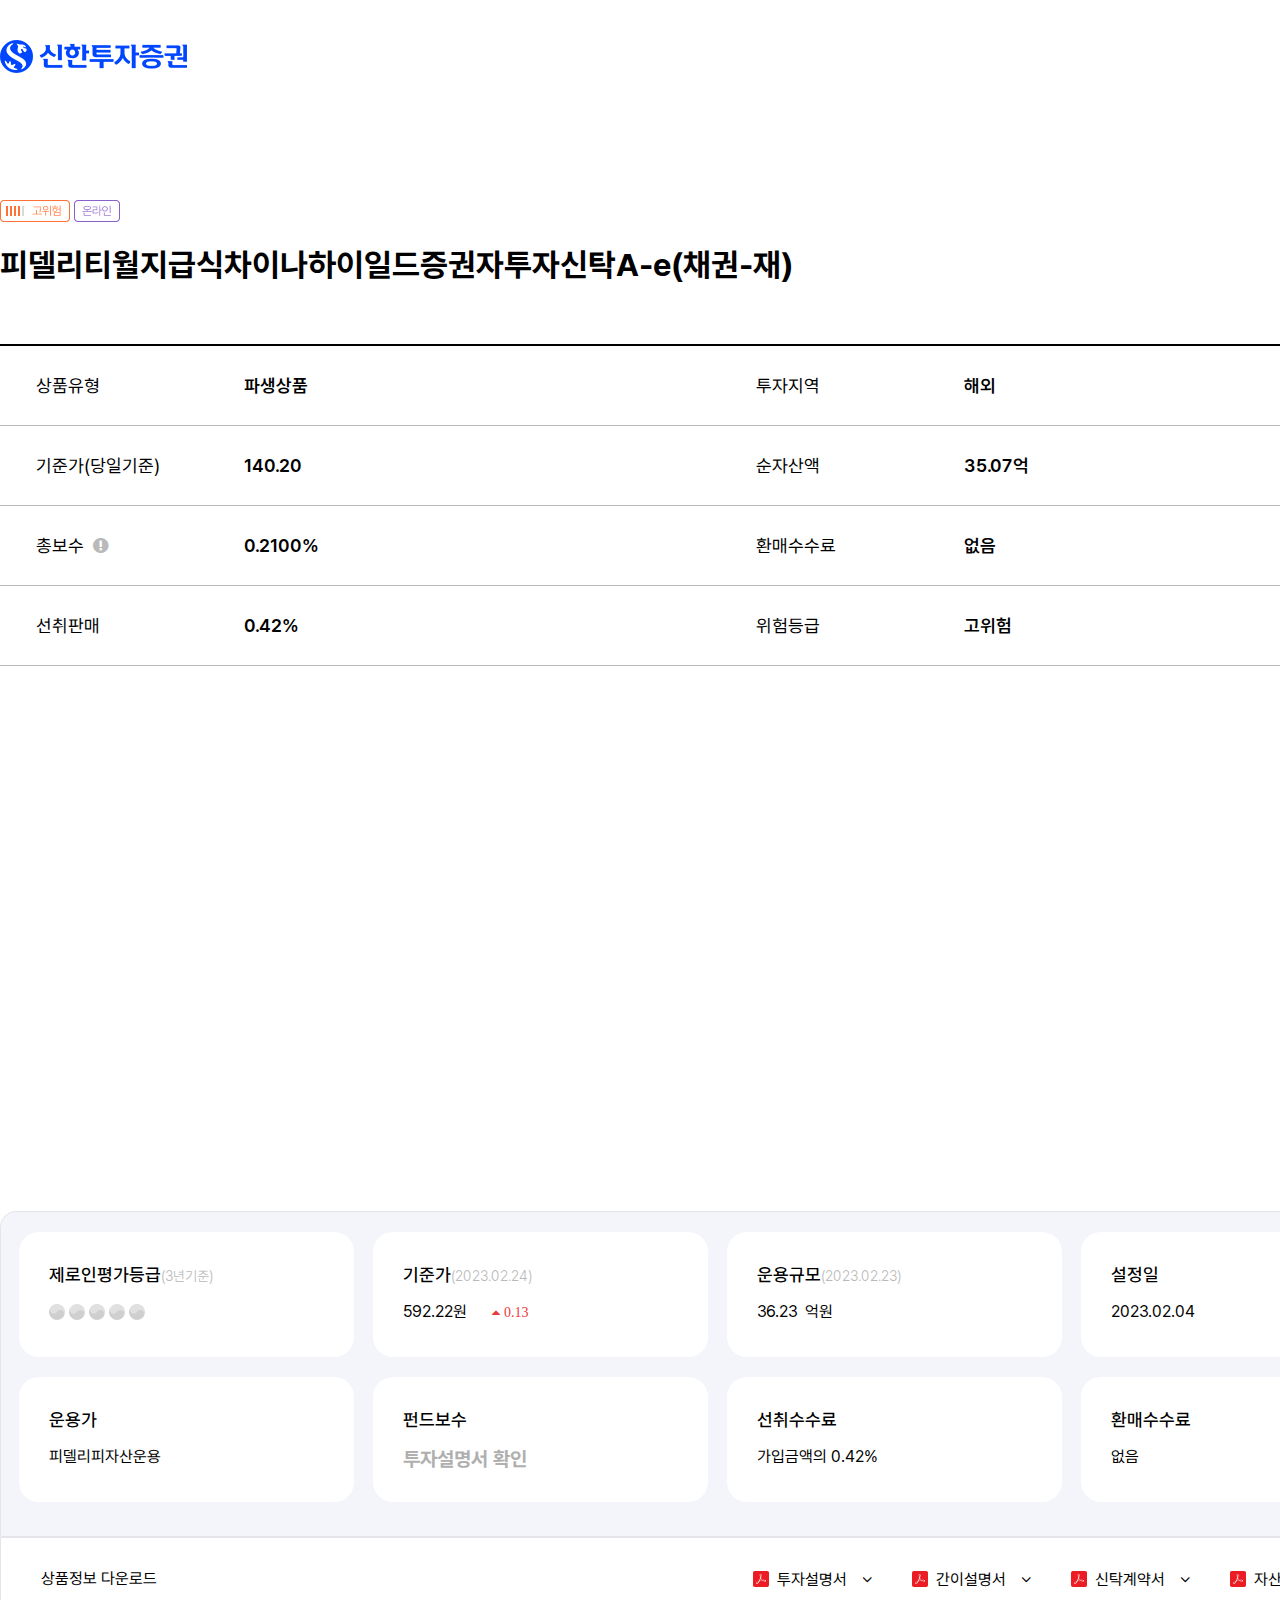
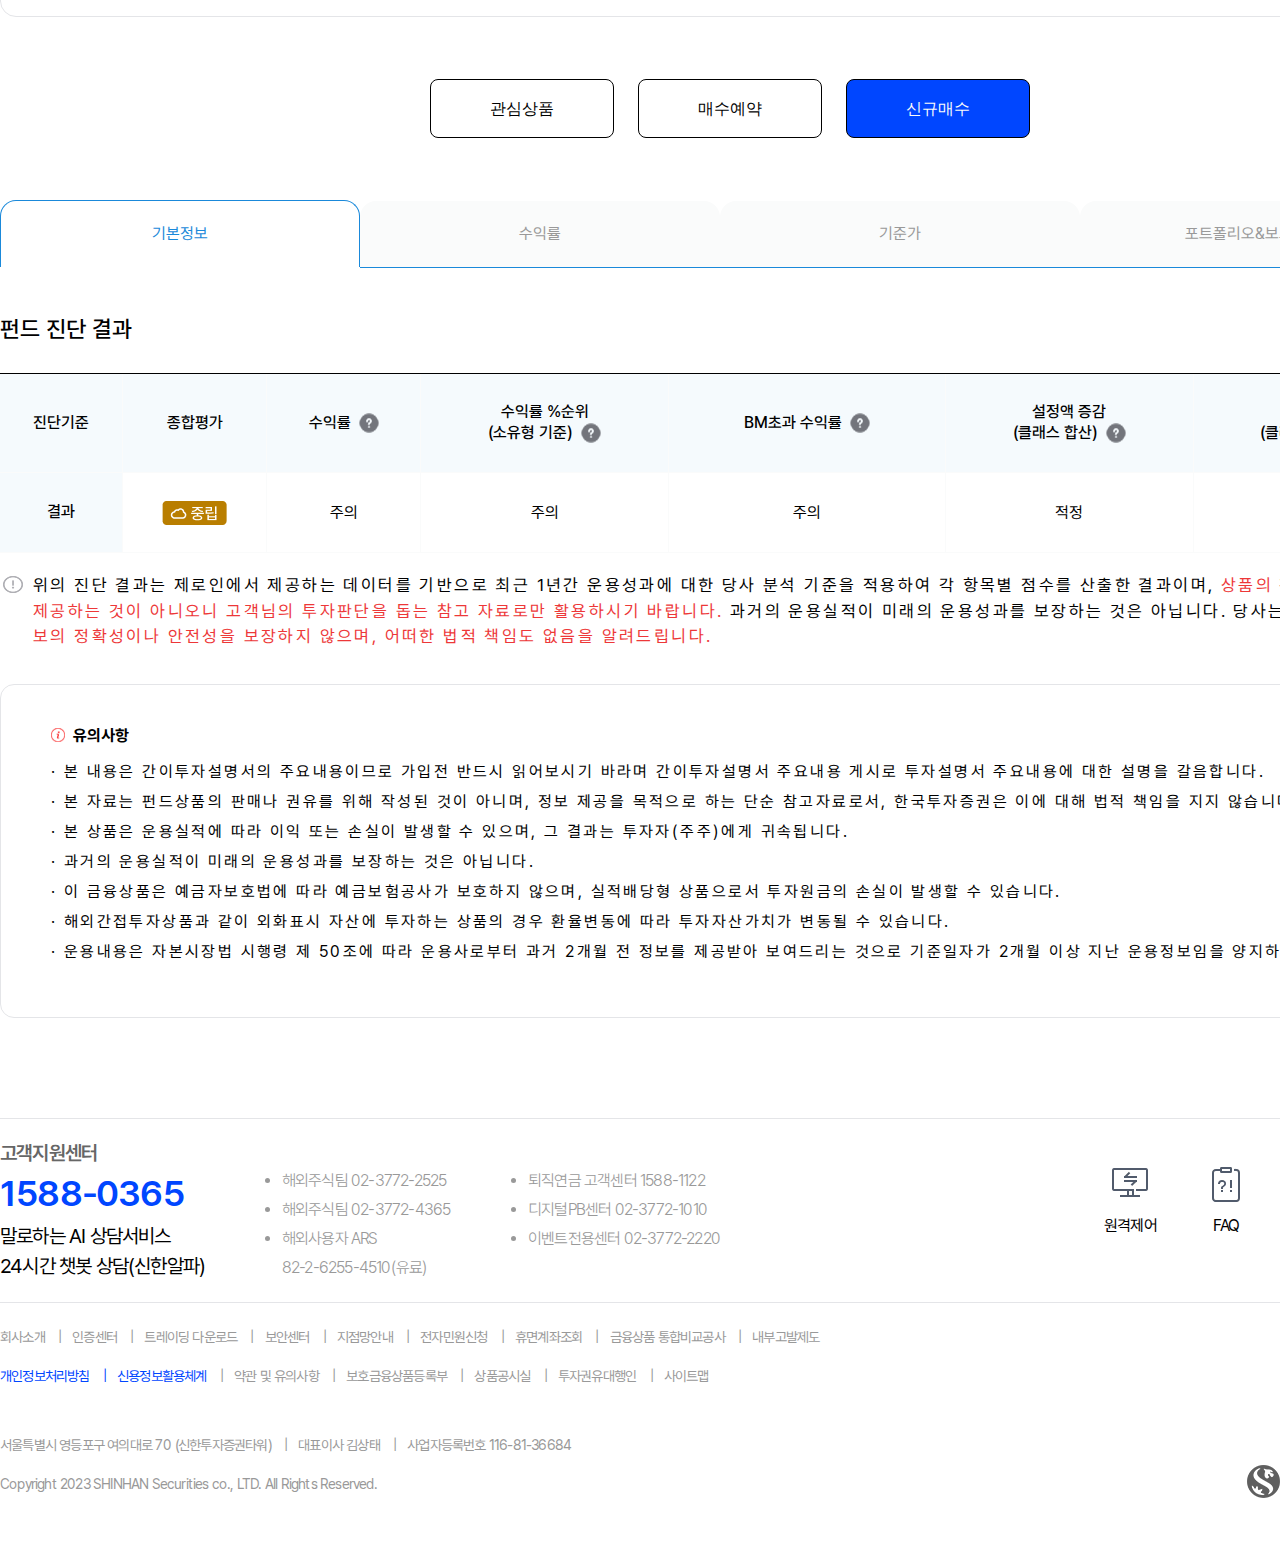
==== commit 9df9056c: "Merge pull request #1 from kim365my/파일통합" ====
--- a/contents.html
+++ b/contents.html
@@ -1,360 +1,373 @@
 <!DOCTYPE html>
 <html lang="ko">
-<head>
-	<meta charset="UTF-8" />
-	<meta http-equiv="X-UA-Compatible" content="IE=edge" />
-	<meta name="viewport" content="width=device-width, initial-scale=1.0" />
-	<meta name="author" content="JGM" />
-	<meta name="description" content="중꺾마 신한투자증권 리뉴얼" />
-	<title>신한투자증권</title>
-	<!-- <link rel="stylesheet" href="https://cdnjs.cloudflare.com/ajax/libs/font-awesome/5.15.3/css/all.min.css"/> -->
-	<link rel="stylesheet" href="https://maxcdn.bootstrapcdn.com/font-awesome/4.7.0/css/font-awesome.min.css" />
-	<link rel="shortcut icon" href="./images/favicon/fav32.png" />
-	<link rel="apple-touch-icon=precomposed" href="./images/favicon/fav180.png" />
-	<!-- 기본 코딩 JS 파일 -->
-	<script src="./js/jquery-1.12.4.min.js"></script>
-	<script src="./js/jquery-3.3.1.min.js"></script>
-	<script src="./js/jquery-3.4.1.min.js"></script>
-	<script src="./js/prefixfree.min.js"></script>
-	<!-- 차트 JS 파일 -->
-	<script src="https://code.highcharts.com/highcharts.js"></script>
-	<script src="https://code.highcharts.com/modules/data.js"></script>
-	<script src="https://code.highcharts.com/modules/exporting.js"></script>
-	<script src="https://code.highcharts.com/modules/export-data.js"></script>
-	<script src="https://code.highcharts.com/modules/accessibility.js"></script>
-
-	<!-- 기본 코딩 CSS 파일 -->
-	<link rel="stylesheet" href="./css/common.css">
-	<!-- 페이지 CSS -->
-	<link rel="stylesheet" href="./css/contents.css" />
-	<link rel="stylesheet" href="./css/chart.css">
-	<link rel="stylesheet" href="./css/replace.css">
-</head>
-
-<body>
-	<div id="wrap">
-		<!-- Contets -->
-		<main role="main" class="w1440">
-			<!-- Section 01 -->
-			<section class="sec_1">
-				<article class="level">
-					<img src="./images/contents/highRisk.png" alt="고위험">
-					<img src="./images/contents/online.png" alt="온라인">
-				</article>
-				<h2>피델리티월지급식차이나하이일드증권자투자신탁A-e(채권-재)</h2>
-				<table class="stock_info">
-					<tr class="tr">
-						<td>상품유형</td>
-						<th>파생상품</th>
-						<td>투자지역</td>
-						<th>해외</th>
-					</tr>
-					<tr class="tr">
-						<td>기준가(당일기준)</td>
-						<th>140.20</th>
-						<td>순자산액</td>
-						<th>35.07억</th>
-					</tr>
-					<tr class="tr">
-						<td>총보수<i class="fa fa-exclamation-circle" aria-hidden="true"></i></td>
-						<th>0.2100%</th>
-						<td>환매수수료</td>
-						<th>없음</th>
-					</tr>
-					<tr class="tr">
-						<td>선취판매</td>
-						<th>0.42%</th>
-						<td>위험등급</td>
-						<th>고위험</th>
-					</tr>
-				</table>
-			</section>
-			<!-- /Section 01 -->
-
-			<!-- Section 02 -->
-			<figure class="highcharts-figure">
-				<div id="container"></div>
-			</figure>
-			<!-- /Section 02 -->
-
-			<!-- Section 03 -->
-			<section class="sec_3">
-				<div class="card no_ml">
-					<dl>
-						<dt>제로인평가등급<span>(3년기준)</span></dt>
-						<dd>
-							<img src="./images/contents/unmarked.png" alt="태극마크">
-							<img src="./images/contents/unmarked.png" alt="태극마크">
-							<img src="./images/contents/unmarked.png" alt="태극마크">
-							<img src="./images/contents/unmarked.png" alt="태극마크">
-							<img src="./images/contents/unmarked.png" alt="태극마크">
-						</dd>
-					</dl>
-				</div>
-				<div class="card">
-					<dl>
-						<dt>기준가<span>(2023.02.24)</span></dt>
-						<dd class="up">592.22원<i class="fa fa-caret-up" aria-hidden="true">&nbsp;0.13</i></dd>
-					</dl>
-				</div>
-				<div class="card">
-					<dl>
-						<dt>운용규모<span>(2023.02.23)</span></dt>
-						<dd>36.23&nbsp;&nbsp;억원</dd>
-					</dl>
-				</div>
-				<div class="card">
-					<dl>
-						<dt>설정일</dt>
-						<dd>2023.02.04 </dd>
-					</dl>
-				</div>
-				<div class="card no_ml">
-					<dl>
-						<dt>운용가</dt>
-						<dd>피델리피자산운용</dd>
-					</dl>
-				</div>
-				<div class="card">
-					<dl>
-						<dt>펀드보수</dt>
-						<dd class="check">투자설명서 확인</dd>
-					</dl>
-				</div>
-				<div class="card">
-					<dl>
-						<dt>선취수수료</dt>
-						<dd>가입금액의&nbsp;0.42%</dd>
-					</dl>
-				</div>
-				<div class="card">
-					<dl>
-						<dt>환매수수료</dt>
-						<dd>없음</dd>
-					</dl>
-				</div>
-			</section>
-			<section class="pdf">
-				<h3>상품정보 다운로드</h3>
-				<ul>
-					<li>
-						<a href="https://file.truefriend.com/updata/fund/FMIG/2/071496_2.pdf" target="_blank">
-							<img src="./images/contents/adobe.png" alt="pdf">&nbsp;
-							투자설명서<i class="fa fa-angle-down" aria-hidden="true"></i>
-						</a>
-					</li>
-					<li>
-						<a href="https://file.truefriend.com/updata/fund/FMIG/9/071496_9.pdf" target="_blank">
-							<img src="./images/contents/adobe.png" alt="pdf">&nbsp;
-							간이설명서<i class="fa fa-angle-down" aria-hidden="true"></i>
-						</a>
-					</li>
-					<li>
-						<a href="https://file.truefriend.com/updata/fund/FMIG/1/071496_1.pdf" target="_blank">
-							<img src="./images/contents/adobe.png" alt="pdf">&nbsp;
-							신탁계약서<i class="fa fa-angle-down" aria-hidden="true"></i>
-						</a>
-					</li>
-					<li>
-						<a href="https://file.truefriend.com/updata/fund/FMIG/7/071496_7.pdf" target="_blank">
-							<img src="./images/contents/adobe.png" alt="pdf">&nbsp;
-							자산운용보고서<i class="fa fa-angle-down" aria-hidden="true"></i>
-						</a>
-					</li>
-				</ul>
-			</section>
-			<div class="sec_3_btn">
-				<a href="#"><button>관심상품</button></a>
-				<a href="#"><button>매수예약</button></a>
-				<a href="#"><button class="blue_btn">신규매수</button></a>
-			</div>
-			<!-- /Section 03 -->
-
-			<!-- Section 04 -->
-			<div id="contents">
-				<input type="radio" name="content_name" id="basic_info1" checked>
-				<label for="basic_info1">기본정보</label>
-				<input type="radio" name="content_name" id="basic_info2">
-				<label for="basic_info2">수익률</label>
-				<a href="#"><input type="radio" name="content_name" id="basic_info3">
-					<label for="basic_info3">기준가</label></a>
-				<input type="radio" name="content_name" id="basic_info4">
-				<label for="basic_info4">포트폴리오&보고서자료</label>
-				<div class="content1">
-					<div class="content_name">
-						<h5>펀드 진단 결과</h5>
-						<p><a href="#">기준안내&nbsp;&nbsp;<img src="./images/contents/popup.png" alt="popup"></a></p>
-					</div>
-					<section class="table">
-						<table>
-							<tr>
-								<th>진단기준</th>
-								<th>종합평가</th>
-								<th>수익률&nbsp;&nbsp;<a href="#"><img src="./images/contents/question.png" alt="물음표"></a>
-								</th>
-								<th>수익률 %순위<br>(소유형 기준)&nbsp;&nbsp;<a href="#"><img src="./images/contents/question.png"
-											alt="물음표"></a></th>
-								<th>BM초과 수익률&nbsp;&nbsp;<a href="#"><img src="./images/contents/question.png"
-											alt="물음표"></a></th>
-								<th>설정액 증감<br>(클래스 합산)&nbsp;&nbsp;<a href="#"><img src="./images/contents/question.png"
-											alt="물음표"></a></th>
-								<th>펀드규모<br>(클래스 합산)&nbsp;&nbsp;<a href="#"><img src="./images/contents/question.png"
-											alt="물음표"></a></th>
-							</tr>
-							<tr>
-								<th>결과</th>
-								<td><img src="./images/contents/neutral.png" alt="중립"></td>
-								<td>주의</td>
-								<td>주의</td>
-								<td>주의</td>
-								<td>적정</td>
-								<td>중형</td>
-							</tr>
-						</table>
-						<div class="text">
-							<img src="./images/contents/mark.png" alt="mark">
-							<p>
-								위의 진단 결과는 제로인에서 제공하는 데이터를 기반으로 최근 1년간 운용성과에 대한 당사 분석 기준을 적용하여 각 항목별 점수를 산출한
-								결과이며,
-								<span>상품의 판매나 권유를 위해 제공하는 것이 아니오니 고객님의 투자판단을 돕는 참고 자료로만 활용하시기 바랍니다.
-								</span>과거의 운용실적이 미래의 운용성과를 보장하는 것은 아닙니다. 당사는 위 자료에 대한
-								<span>정보의 정확성이나 안전성을 보장하지 않으며, 어떠한 법적 책임도 없음을 알려드립니다.</span>
-							</p>
-						</div>
-						<section class="attention">
-							<p><img src="./images/contents/information.png" alt="info">&nbsp;&nbsp;유의사항</p>
-							<ul>
-								<li>· 본 내용은 간이투자설명서의 주요내용이므로 가입전 반드시 읽어보시기 바라며 간이투자설명서 주요내용 게시로 투자설명서 주요내용에 대한 설명을
-									갈음합니다.</li>
-								<li>· 본 자료는 펀드상품의 판매나 권유를 위해 작성된 것이 아니며, 정보 제공을 목적으로 하는 단순 참고자료로서, 한국투자증권은 이에 대해 법적 책임을
-									지지 않습니다.</li>
-								<li>· 본 상품은 운용실적에 따라 이익 또는 손실이 발생할 수 있으며, 그 결과는 투자자(주주)에게 귀속됩니다.</li>
-								<li>· 과거의 운용실적이 미래의 운용성과를 보장하는 것은 아닙니다.</li>
-								<li>· 이 금융상품은 예금자보호법에 따라 예금보험공사가 보호하지 않으며, 실적배당형 상품으로서 투자원금의 손실이 발생할 수 있습니다.</li>
-								<li>· 해외간접투자상품과 같이 외화표시 자산에 투자하는 상품의 경우 환율변동에 따라 투자자산가치가 변동될 수 있습니다.</li>
-								<li>· 운용내용은 자본시장법 시행령 제 50조에 따라 운용사로부터 과거 2개월 전 정보를 제공받아 보여드리는 것으로 기준일자가 2개월 이상 지난
-									운용정보임을 양지하여 주기 바랍니다.</li>
-							</ul>
-						</section>
-				</div>
-				<div class="content2">
-					<div class="content_name">
-						<h5>펀드 비교 수익률</h5>
-						<p>기준일:2023.03.13</p>
-					</div>
-					<section class="table">
-						<table>
-							<tr>
-								<th>기간</th>
-								<th>1개월</th>
-								<th>3개월</th>
-								<th>6개월</th>
-								<th>1년</th>
-								<th>3년</th>
-								<th>설정일이후</th>
-							</tr>
-							<tr>
-								<th>펀드</th>
-								<td class="blue"><img src="./images/contents/bluedecrease.png" alt="하락">4.18</td>
-								<td class="red"><img src="./images/contents/redincrease.png" alt="상승"> 10.74</td>
-								<td class="red"><img src="./images/contents/redincrease.png" alt="상승">18.93</td>
-								<td class="blue"><img src="./images/contents/bluedecrease.png" alt="하락">4.61</td>
-								<td class="red"><img src="./images/contents/redincrease.png" alt="상승">0.00</td>
-								<td class="blue"><img src="./images/contents/bluedecrease.png" alt="하락">36.90</td>
-							</tr>
-							<tr>
-								<th>BM</th>
-								<td class="blue"><img src="./images/contents/bluedecrease.png" alt="하락">1.43</td>
-								<td class="blue"><img src="./images/contents/bluedecrease.png" alt="하락">0.19</td>
-								<td class="red"><img src="./images/contents/redincrease.png" alt="상승">0.17</td>
-								<td class="blue"><img src="./images/contents/bluedecrease.png" alt="하락">5.40</td>
-								<td class="red"><img src="./images/contents/redincrease.png" alt="상승">0.00</td>
-								<td class="blue"><img src="./images/contents/bluedecrease.png" alt="하락">8.09</td>
-							</tr>
-							<tr>
-								<th>유형평균</th>
-								<td class="red"><img src="./images/contents/redincrease.png" alt="상승">0.84</td>
-								<td class="red"><img src="./images/contents/redincrease.png" alt="상승">2.99</td>
-								<td class="blue"><img src="./images/contents/bluedecrease.png" alt="하락">0.56</td>
-								<td class="blue"><img src="./images/contents/bluedecrease.png" alt="하락">3.66</td>
-								<td class="blue"><img src="./images/contents/bluedecrease.png" alt="하락">9.40</td>
-								<td>-</td>
-							</tr>
-						</table>
-				</div>
-				<div class="content4">
-					<div class="content_name">
-						<h5>자산 구성 현황&nbsp;&nbsp;&nbsp;<span>(기준일:2023.03.13)</span></h5>
-					</div>
-					<section class="table">
-						<table class="portfolio">
-							<tr>
-								<th>구분</th>
-								<th>펀드 내 비중(%)</th>
-							</tr>
-							<tr>
-								<th>국내주식</th>
-								<td>0.00%</td>
-							</tr>
-							<tr>
-								<th>해외주식</th>
-								<td>0.00%</td>
-							</tr>
-							<tr>
-								<th>국내채권</th>
-								<td>0.00%</td>
-							</tr>
-							<tr>
-								<th>해외채권</th>
-								<td>0.00%</td>
-							</tr>
-							<tr>
-								<th>투자신탁</th>
-								<td>98.99%</td>
-							</tr>
-							<tr>
-								<th>유동성</th>
-								<td>1.01%</td>
-							</tr>
-							<tr>
-								<th>주식선물 순포지션</th>
-								<td>0.00%</td>
-							</tr>
-							<tr>
-								<th>금리선물 순포지션</th>
-								<td>0.00%</td>
-							</tr>
-						</table>
-						<img src="./images/contents/portfolio.PNG" alt="포트폴리오">
-					</section>
-				</div>
-			</div>
-			<!-- /Section 04 -->
-
-		</main>
-
-
-
-		<!-- /Contets -->
-		<!-- TOP 버튼 / 챗봇 -->
-
-		<!-- /TOP 버튼 / 챗봇 -->
-		<aside>
-
-		</aside>
-		<!-- Footer -->
-		<footer class="footer">
-
-		</footer>
-		<!-- /Footer -->
-	</div>
-
-
-	<!-- 페이지 JS -->
-	<script src="./js/contents.js"></script>
-	<script src="./js/chart.js"></script>
-	<script src="./js/alret.js"></script>
-	<!-- <script src="./js/load.js"></script> -->
-</body>
-
+  <head>
+    <meta charset="UTF-8" />
+    <meta http-equiv="X-UA-Compatible" content="IE=edge" />
+    <meta name="viewport" content="width=device-width, initial-scale=1.0" />
+    <meta name="author" content="JGM" />
+    <meta name="description" content="중꺾마 신한투자증권 리뉴얼" />
+    <title>신한투자증권</title>
+    <!-- <link rel="stylesheet" href="https://cdnjs.cloudflare.com/ajax/libs/font-awesome/5.15.3/css/all.min.css"/> -->
+    <link
+      rel="stylesheet"
+      href="https://maxcdn.bootstrapcdn.com/font-awesome/4.7.0/css/font-awesome.min.css"
+    />
+    <link rel="shortcut icon" href="./images/favicon/fav32.png" />
+    <link
+      rel="apple-touch-icon=precomposed"
+      href="./images/favicon/fav180.png"
+    />
+    <!-- 기본 코딩 JS 파일 -->
+    <script src="./js/jquery-1.12.4.min.js"></script>
+    <script src="./js/jquery-3.3.1.min.js"></script>
+    <script src="./js/jquery-3.4.1.min.js"></script>
+    <script src="./js/prefixfree.min.js"></script>
+    <!-- 차트 JS 파일 -->
+    <script src="https://code.highcharts.com/highcharts.js"></script>
+    <script src="https://code.highcharts.com/modules/data.js"></script>
+    <script src="https://code.highcharts.com/modules/exporting.js"></script>
+    <script src="https://code.highcharts.com/modules/export-data.js"></script>
+    <script src="https://code.highcharts.com/modules/accessibility.js"></script>
+
+    <!-- 기본 코딩 CSS 파일 -->
+    <link rel="stylesheet" href="./css/common.css">
+    <!-- 페이지 CSS -->
+    <link rel="stylesheet" href="./css/contents.css" />
+    <link rel="stylesheet" href="./css/chart.css">
+
+
+    <!-- Header, Footer Load JS -->
+    <script>
+      $(function(){
+          // Footer 페이지 추가
+          $('.footer').load('./module/footer.html');
+      });
+    </script>
+  </head>
+  <body>
+    <div id="wrap">
+      <!-- Header -->
+      <header class="header w1440">
+        <nav class="gnb">
+          <h1 class="logo"><a href="index.html"><img src="./images/logo.png" alt="헤더로고"></a></h1>
+        </nav>
+      </header>   
+      <!-- /Header -->
+      
+      
+      <!-- Contets -->
+      <main role="main" class="w1440">
+        <!-- Section 01 -->
+        <section class="sec_1">
+          <article class="level">
+            <img src="./images/contents/highRisk.png" alt="고위험">
+            <img src="./images/contents/online.png" alt="온라인">
+          </article>
+          <h2>피델리티월지급식차이나하이일드증권자투자신탁A-e(채권-재)</h2>
+          <table class="stock_info">
+            <tr class="tr">
+              <td>상품유형</td>
+              <th>파생상품</th>
+              <td>투자지역</td>
+              <th>해외</th>
+            </tr>
+            <tr class="tr">
+              <td>기준가(당일기준)</td>
+              <th>140.20</th>
+              <td>순자산액</td>
+              <th>35.07억</th>
+            </tr>
+            <tr class="tr">
+              <td>총보수<i class="fa fa-exclamation-circle" aria-hidden="true"></i></td>
+              <th>0.2100%</th>
+              <td>환매수수료</td>
+              <th>없음</th>
+            </tr>
+            <tr class="tr">
+              <td>선취판매</td>
+              <th>0.42%</th>
+              <td>위험등급</td>
+              <th>고위험</th>
+            </tr>
+          </table>
+        </section>
+        <!-- /Section 01 -->
+
+        <!-- Section 02 -->
+        <figure class="highcharts-figure">
+          <div id="container"></div>
+        </figure>
+        <!-- /Section 02 -->
+
+        <!-- Section 03 -->
+        <section class="sec_3">
+          <div class="card no_ml">
+            <dl>
+              <dt>제로인평가등급<span>(3년기준)</span></dt>
+                <dd>
+                  <img src="./images/contents/unmarked.png" alt="태극마크">
+                  <img src="./images/contents/unmarked.png" alt="태극마크">
+                  <img src="./images/contents/unmarked.png" alt="태극마크">
+                  <img src="./images/contents/unmarked.png" alt="태극마크">
+                  <img src="./images/contents/unmarked.png" alt="태극마크">
+                </dd>
+            </dl>
+          </div>
+          <div class="card">  
+            <dl>
+              <dt>기준가<span>(2023.02.24)</span></dt>
+              <dd class="up">592.22원<i class="fa fa-caret-up" aria-hidden="true">&nbsp;0.13</i></dd>
+            </dl>
+          </div>
+          <div class="card">
+            <dl>
+              <dt>운용규모<span>(2023.02.23)</span></dt>
+              <dd>36.23&nbsp;&nbsp;억원</dd>
+            </dl>
+          </div>
+          <div class="card">
+            <dl>
+              <dt>설정일</dt>
+              <dd>2023.02.04 </dd>
+            </dl>
+          </div>
+          <div class="card no_ml">
+            <dl>
+              <dt>운용가</dt>
+              <dd>피델리피자산운용</dd>
+            </dl>
+          </div>
+          <div class="card">
+            <dl>
+              <dt>펀드보수</dt>
+              <dd class="check">투자설명서 확인</dd>
+            </dl>
+          </div>
+          <div class="card">
+            <dl>
+              <dt>선취수수료</dt>
+              <dd>가입금액의&nbsp;0.42%</dd>
+            </dl>
+          </div>
+          <div class="card">
+            <dl>
+              <dt>환매수수료</dt>
+              <dd>없음</dd>
+            </dl>
+          </div>
+        </section>
+        <section class="pdf">
+          <h3>상품정보 다운로드</h3>
+          <ul>
+            <li>
+              <a href="https://file.truefriend.com/updata/fund/FMIG/2/071496_2.pdf" target="_blank">
+                <img src="./images/contents/adobe.png" alt="pdf">&nbsp;
+                투자설명서<i class="fa fa-angle-down" aria-hidden="true"></i>
+              </a>
+            </li>
+            <li>
+              <a href="https://file.truefriend.com/updata/fund/FMIG/9/071496_9.pdf" target="_blank">
+                <img src="./images/contents/adobe.png" alt="pdf">&nbsp;
+                간이설명서<i class="fa fa-angle-down" aria-hidden="true"></i>
+              </a>
+            </li>
+            <li>
+              <a href="https://file.truefriend.com/updata/fund/FMIG/1/071496_1.pdf" target="_blank">
+                <img src="./images/contents/adobe.png" alt="pdf">&nbsp;
+                신탁계약서<i class="fa fa-angle-down" aria-hidden="true"></i>
+              </a>
+            </li>
+            <li>
+              <a href="https://file.truefriend.com/updata/fund/FMIG/7/071496_7.pdf" target="_blank">
+                <img src="./images/contents/adobe.png" alt="pdf">&nbsp;
+                자산운용보고서<i class="fa fa-angle-down" aria-hidden="true"></i>
+              </a>
+            </li>
+          </ul>
+        </section>
+        <div class="sec_3_btn">
+          <a href="#"><button>관심상품</button></a>
+          <a href="#"><button>매수예약</button></a>
+          <a href="#"><button class="blue_btn">신규매수</button></a>
+        </div>
+        <!-- /Section 03 -->
+
+        <!-- Section 04 -->
+        <div id="contents">
+          <input type="radio" name="content_name" id="basic_info1" checked>
+          <label for="basic_info1">기본정보</label>
+          <input type="radio" name="content_name" id="basic_info2">
+          <label for="basic_info2">수익률</label>
+          <a href="#"><input type="radio" name="content_name" id="basic_info3">
+          <label for="basic_info3">기준가</label></a>
+          <input type="radio" name="content_name" id="basic_info4">
+          <label for="basic_info4">포트폴리오&보고서자료</label>
+          <div class="content1">
+            <div class="content_name">
+              <h5>펀드 진단 결과</h5>
+              <p><a href="#">기준안내&nbsp;&nbsp;<img src="./images/contents/popup.png" alt="popup"></a></p>
+            </div>
+            <section class="table">
+              <table>
+                <tr>
+                  <th>진단기준</th>
+                  <th>종합평가</th>
+                  <th>수익률&nbsp;&nbsp;<a href="#"><img src="./images/contents/question.png" alt="물음표"></a></th>
+                  <th>수익률 %순위<br>(소유형 기준)&nbsp;&nbsp;<a href="#"><img src="./images/contents/question.png" alt="물음표"></a></th>
+                  <th>BM초과 수익률&nbsp;&nbsp;<a href="#"><img src="./images/contents/question.png" alt="물음표"></a></th>
+                  <th>설정액 증감<br>(클래스 합산)&nbsp;&nbsp;<a href="#"><img src="./images/contents/question.png" alt="물음표"></a></th>
+                  <th>펀드규모<br>(클래스 합산)&nbsp;&nbsp;<a href="#"><img src="./images/contents/question.png" alt="물음표"></a></th>
+                </tr>
+                <tr>
+                  <th>결과</th>
+                  <td><img src="./images/contents/neutral.png" alt="중립"></td>
+                  <td>주의</td>
+                  <td>주의</td>
+                  <td>주의</td>
+                  <td>적정</td>
+                  <td>중형</td>
+                </tr>
+              </table>
+              <div class="text">
+                <img src="./images/contents/mark.png" alt="mark">
+                <p>
+                  위의 진단 결과는 제로인에서 제공하는 데이터를 기반으로 최근 1년간 운용성과에 대한 당사 분석 기준을 적용하여 각 항목별 점수를 산출한
+                  결과이며,
+                  <span>상품의 판매나 권유를 위해 제공하는 것이 아니오니 고객님의 투자판단을 돕는 참고 자료로만 활용하시기 바랍니다.
+                  </span>과거의 운용실적이 미래의 운용성과를 보장하는 것은 아닙니다. 당사는 위 자료에 대한
+                  <span>정보의 정확성이나 안전성을 보장하지 않으며, 어떠한 법적 책임도 없음을 알려드립니다.</span>
+                </p>
+              </div>
+              <section class="attention">
+                <p><img src="./images/contents/information.png" alt="info">&nbsp;&nbsp;유의사항</p>
+                <ul>
+                  <li>· 본 내용은 간이투자설명서의 주요내용이므로 가입전 반드시 읽어보시기 바라며 간이투자설명서 주요내용 게시로 투자설명서 주요내용에 대한 설명을 갈음합니다.</li>
+                  <li>· 본 자료는 펀드상품의 판매나 권유를 위해 작성된 것이 아니며, 정보 제공을 목적으로 하는 단순 참고자료로서, 한국투자증권은 이에 대해 법적 책임을 지지 않습니다.</li>
+                  <li>· 본 상품은 운용실적에 따라 이익 또는 손실이 발생할 수 있으며, 그 결과는 투자자(주주)에게 귀속됩니다.</li>
+                  <li>· 과거의 운용실적이 미래의 운용성과를 보장하는 것은 아닙니다.</li>
+                  <li>· 이 금융상품은 예금자보호법에 따라 예금보험공사가 보호하지 않으며, 실적배당형 상품으로서 투자원금의 손실이 발생할 수 있습니다.</li>
+                  <li>· 해외간접투자상품과 같이 외화표시 자산에 투자하는 상품의 경우 환율변동에 따라 투자자산가치가 변동될 수 있습니다.</li>
+                  <li>· 운용내용은 자본시장법 시행령 제 50조에 따라 운용사로부터 과거 2개월 전 정보를 제공받아 보여드리는 것으로 기준일자가 2개월 이상 지난 운용정보임을 양지하여 주기 바랍니다.</li>
+                </ul>
+              </section>
+          </div>
+          <div class="content2">
+            <div class="content_name">
+              <h5>펀드 비교 수익률</h5>
+              <p>기준일:2023.03.13</p>
+            </div>
+            <section class="table">
+              <table>
+                <tr>
+                  <th>기간</th>
+                  <th>1개월</th>
+                  <th>3개월</th>
+                  <th>6개월</th>
+                  <th>1년</th>
+                  <th>3년</th>
+                  <th>설정일이후</th>
+                </tr>
+                <tr>
+                  <th>펀드</th>
+                  <td class="blue"><img src="./images/contents/bluedecrease.png" alt="하락">4.18</td>
+                  <td class="red"><img src="./images/contents/redincrease.png" alt="상승">  10.74</td>
+                  <td class="red"><img src="./images/contents/redincrease.png" alt="상승">18.93</td>
+                  <td class="blue"><img src="./images/contents/bluedecrease.png" alt="하락">4.61</td>
+                  <td class="red"><img src="./images/contents/redincrease.png" alt="상승">0.00</td>
+                  <td class="blue"><img src="./images/contents/bluedecrease.png" alt="하락">36.90</td>
+                </tr>
+                <tr>
+                  <th>BM</th>
+                  <td class="blue"><img src="./images/contents/bluedecrease.png" alt="하락">1.43</td>
+                  <td class="blue"><img src="./images/contents/bluedecrease.png" alt="하락">0.19</td>
+                  <td class="red"><img src="./images/contents/redincrease.png" alt="상승">0.17</td>
+                  <td class="blue"><img src="./images/contents/bluedecrease.png" alt="하락">5.40</td>
+                  <td class="red"><img src="./images/contents/redincrease.png" alt="상승">0.00</td>
+                  <td class="blue"><img src="./images/contents/bluedecrease.png" alt="하락">8.09</td>
+                </tr>
+                <tr>
+                  <th>유형평균</th>
+                  <td class="red"><img src="./images/contents/redincrease.png" alt="상승">0.84</td>
+                  <td class="red"><img src="./images/contents/redincrease.png" alt="상승">2.99</td>
+                  <td class="blue"><img src="./images/contents/bluedecrease.png" alt="하락">0.56</td>
+                  <td class="blue"><img src="./images/contents/bluedecrease.png" alt="하락">3.66</td>
+                  <td class="blue"><img src="./images/contents/bluedecrease.png" alt="하락">9.40</td>
+                  <td>-</td>
+                </tr>
+              </table>
+          </div>
+          <div class="content4">
+            <div class="content_name">
+              <h5>자산 구성 현황&nbsp;&nbsp;&nbsp;<span>(기준일:2023.03.13)</span></h5>
+            </div>
+            <section class="table">
+              <table class="portfolio">
+                <tr>
+                  <th>구분</th>
+                  <th>펀드 내 비중(%)</th>
+                </tr>
+                <tr>
+                  <th>국내주식</th>
+                  <td>0.00%</td>
+                </tr>
+                <tr>
+                  <th>해외주식</th>
+                  <td>0.00%</td>
+                </tr>
+                <tr>
+                  <th>국내채권</th>
+                  <td>0.00%</td>
+                </tr>
+                <tr>
+                  <th>해외채권</th>
+                  <td>0.00%</td>
+                </tr>
+                <tr>
+                  <th>투자신탁</th>
+                  <td>98.99%</td>
+                </tr>
+                <tr>
+                  <th>유동성</th>
+                  <td>1.01%</td>
+                </tr>
+                <tr>
+                  <th>주식선물 순포지션</th>
+                  <td>0.00%</td>
+                </tr>
+                <tr>
+                  <th>금리선물 순포지션</th>
+                  <td>0.00%</td>
+                </tr>
+              </table>
+              <img src="./images/contents/portfolio.PNG" alt="포트폴리오">
+            </section>
+          </div>
+        </div>
+        <!-- /Section 04 -->
+
+      </main>
+
+
+
+      <!-- /Contets -->
+      <!-- TOP 버튼 / 챗봇 -->
+
+      <!-- /TOP 버튼 / 챗봇 -->
+      <aside>
+        
+      </aside>
+      <!-- Footer -->
+      <footer class="footer">
+              
+      </footer>
+      <!-- /Footer -->
+    </div>
+
+  
+  <!-- 페이지 JS -->
+  <script src="./js/contents.js"></script>
+  <script src="./js/chart.js"></script>
+  <script src="./js/alret.js"></script>
+  <!-- <script src="./js/load.js"></script> -->
+  </body>
 </html>--- a/css/common.css
+++ b/css/common.css
@@ -3,7 +3,6 @@
 /* 폰트 CSS && 리셋 CSS */
 @import url(./font.css);
 @import url(./reset.css);
-@import url(./root.css);
 
 /* 공통 CSS */
 html {
@@ -12,13 +11,14 @@
 
 #wrap{
     /* background-color: #FAFBFB; */
-    padding: 40px 0 60px;
+    padding-top: 40px;
+    padding-bottom: 60px;
 }
 /* safe area */
 .w1440{
     /* (1440/1920)*100 = 75 */
     /* width: 75%; */
-    width: 1530px;
+    width: 1440px;
     margin: 0 auto;
 }
 /* --------------------- */
@@ -30,7 +30,7 @@
     color: #fff;
     /* 포지션 */
     position: fixed;
-    top: 50%;
+    top: 5%;
     left: 50%;
     transform: translateX(-50%);
     z-index: 99999; /* 경고창 */
@@ -42,7 +42,8 @@
 /* header */
 /* ========================== */
 .header{
-    padding: 0 30px 20px;
+    /* (193/1440)*100 = 13.402777777777777 */
+    padding-bottom: 20px;
     /* 플랙스 */
     display: flex;
     align-items: center;
@@ -115,15 +116,19 @@
     content: "";
     font-size: 0.8rem;
     padding-right: 16px;
-    border-right: var(--border);
+    border-right: 1px solid #000;
     margin-right: 16px;
 }
 
 /* ---------------------------- */
 /* .header .snb */
-.header .snb_wrap{
+.header .snb{
     width: 100%;
-    padding: 0 30px 0;
+    height: auto !important;
+    padding: 30px;
+    background-color: white;
+    border: 1px solid #B9BDC4;
+    border-radius: 16px;
     /* 폰트 사이즈 수정 */
     font-size: 1rem;
     /* 포지션 */
@@ -132,17 +137,10 @@
     transform: translateY(100%);
     left: 0;
     z-index: 999; /* 헤더 서브메뉴 */
-
-}
-.header .snb{
-    height: auto !important;
-    padding: 30px;
-    background-color: #FFF;
-    border: 1px solid #B9BDC4;
-    border-radius: 16px;
     /* 디스플레이 가리기 */
     display: none;
 }
+
 /* snb 타이틀 */
 .snbTitle{
     width: 100%;
@@ -223,7 +221,6 @@
 /* footer */
 /* ========================== */
 footer{
-    padding: 0 30px 0;
     /* 폰트 설정 */
     line-height: 180%;
     font-weight: 600;
@@ -258,7 +255,7 @@
     /* 36/16 = 2.25 */
     font-size: 2.25rem;
     font-weight: 600;
-    color: var(--main-color);
+    color: #0046FF;
 }
 /* footer_csc nav div */
 .footer_csc nav div{
@@ -313,7 +310,7 @@
     font-weight: 400;
 }
 .fnb li.em{
-    color: var(--main-color);
+    color: #0046FF;
 }
 .fnb li:not(:first-child)::before{
     content: "|";
@@ -334,6 +331,9 @@
 }
 
 
+/* ========================== */
+/* Top button / chatBot */
+/* ========================== */
 /* ========================== */
 /* Top button / chatBot */
 /* ========================== */
@@ -351,7 +351,7 @@
     width: 50px;
     height: 50px;
     line-height: 50px;
-    background-color: var(--main-color);
+    background-color: #0046ff;
     border-radius: 50%;
     cursor: pointer;
 }
@@ -382,7 +382,7 @@
     height: 50px;
     padding-left: 30px;
     padding-top: 5px;
-    background-color: var(--main-color);
+    background-color: #0046FF;
     box-shadow: 0 0 10px 0 rgba(255, 255, 255, 80%);
     border-radius: 40px;
     /* 포지션 */
@@ -397,6 +397,9 @@
 .aside_button i {
     color: #fff;
     position: relative;
+    /* vertical-align: middle; */
+    /* top: 5px; */
+    /* transform: translateX(-50%); */
     left: 50%;
     transform: translateX(-50%);
 }
@@ -407,31 +410,4 @@
 .aside_button .top:hover i {
     color: #fff;
 }
-/* ================================= */
-/* modal */
-/* ================================= */
-dialog{
-    height: 90%;
-    border: 0;
-    border-radius: 25px;
-    overflow: hidden;
-    position: relative;
-}
-dialog button[value="close"]{
-    /* width: 20px;
-    height: 20px; */
-    /* background-color: #000; */
-    font-size: 30px;
-    cursor: pointer;
-    /* 포지션 */
-    position: absolute;
-    top: 20px;
-    right: 30px;
-}
-dialog iframe{
-    width: 1260px;
-    height: 100%;
-}
-dialog::backdrop{
-    background-color: rgba(0, 0, 0, 0.8);
-}+
--- a/css/contents.css
+++ b/css/contents.css
@@ -127,12 +127,12 @@
 .sec_3_btn button {
   margin-left: 20px;
   padding:19px 59px 17px;
-  border: var(--border);
+  border: 1px solid #000;
   border-radius: 8px;
   cursor: pointer;
 }
 .blue_btn {
-  background-color: var(--main-color);
+  background-color: #0046ff;
   color: #fafbfb;
   border: none;
 }
@@ -197,7 +197,7 @@
 }
 .content1 .content_name p{
   padding: 12px 36px;
-  border: var(--border);
+  border: 1px solid #000;
   border-radius: 8px;
 }
 .content1 .table table{
@@ -207,7 +207,7 @@
 }
 .table table,.table th,.table td{
   border: 1px solid #fafbfb;
-  border-top: var(--border);
+  border-top: 1px solid #000;
   border-collapse: collapse;
   border-right: none;
 }
@@ -246,7 +246,7 @@
   padding-right: 20px;
 }
 .blue{
-  color: var(--main-color);
+  color: #0046ff;
   position: relative;
 }
 .blue img{
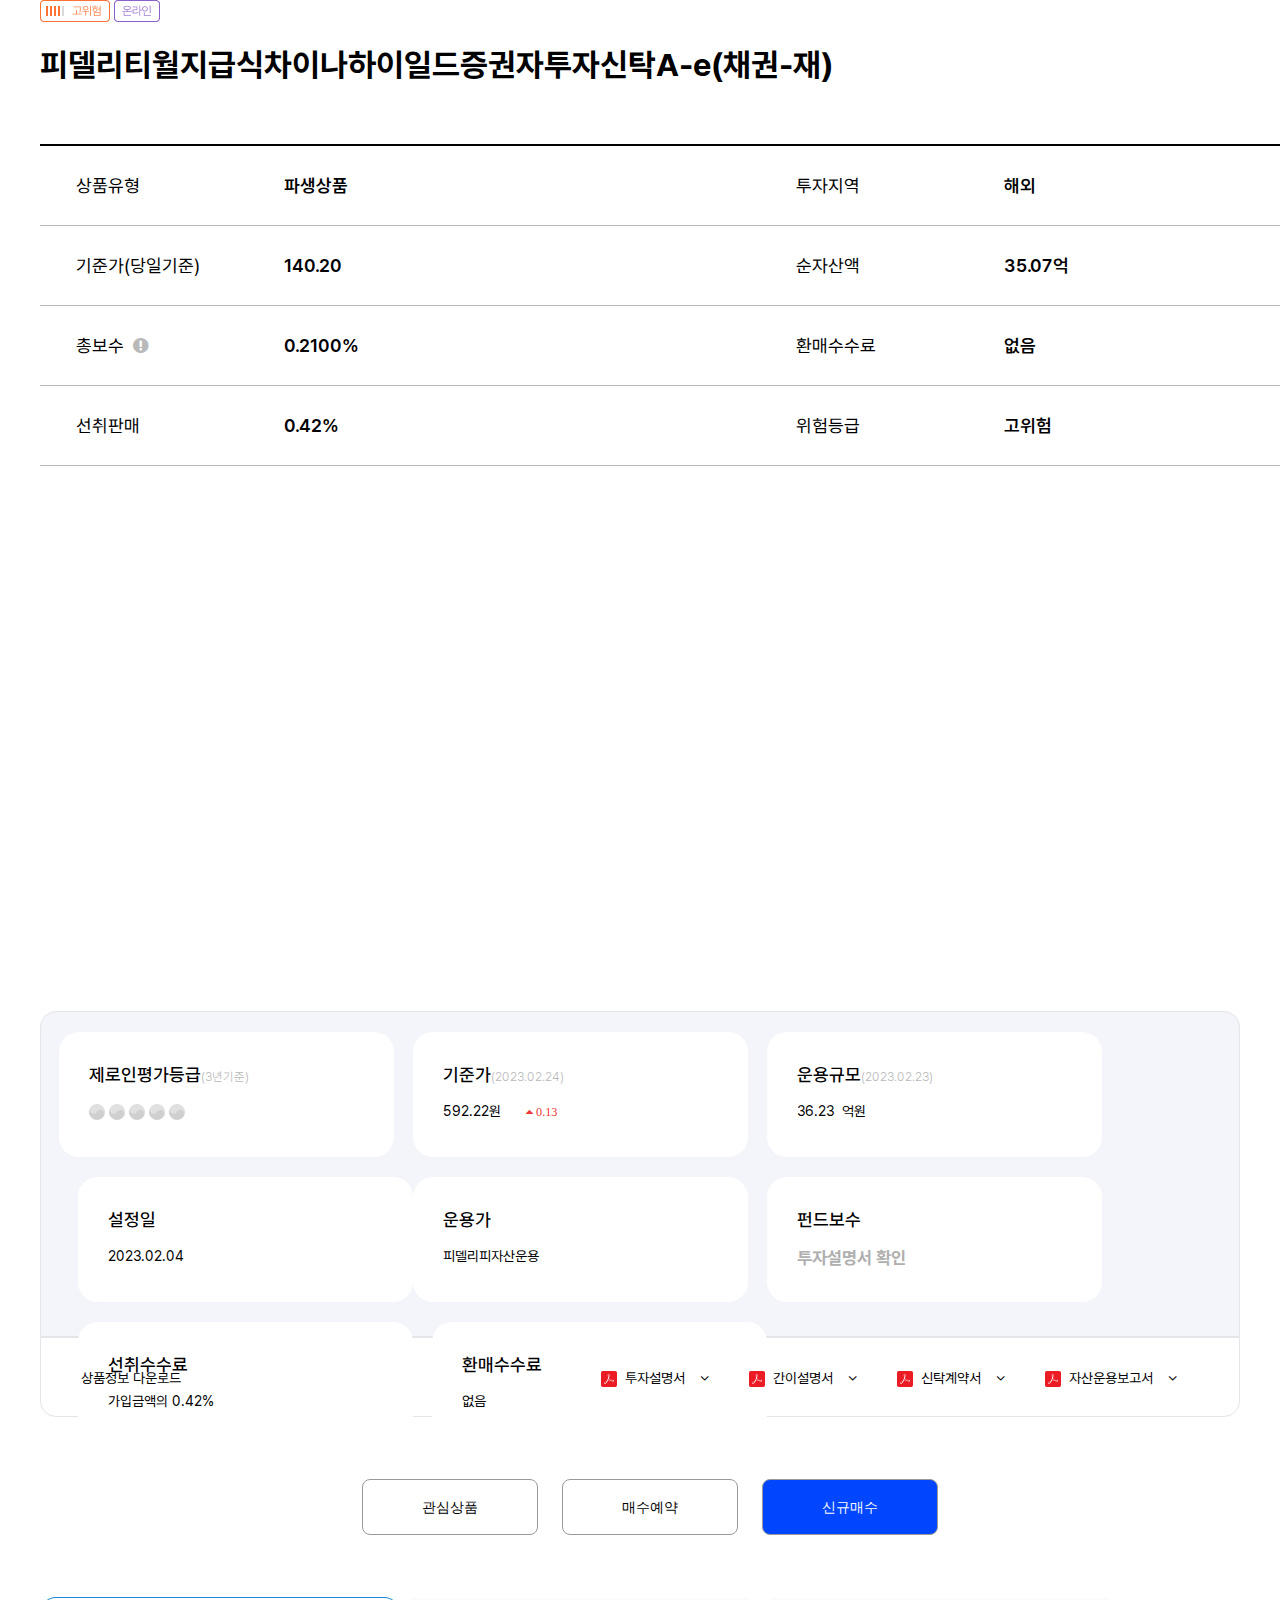
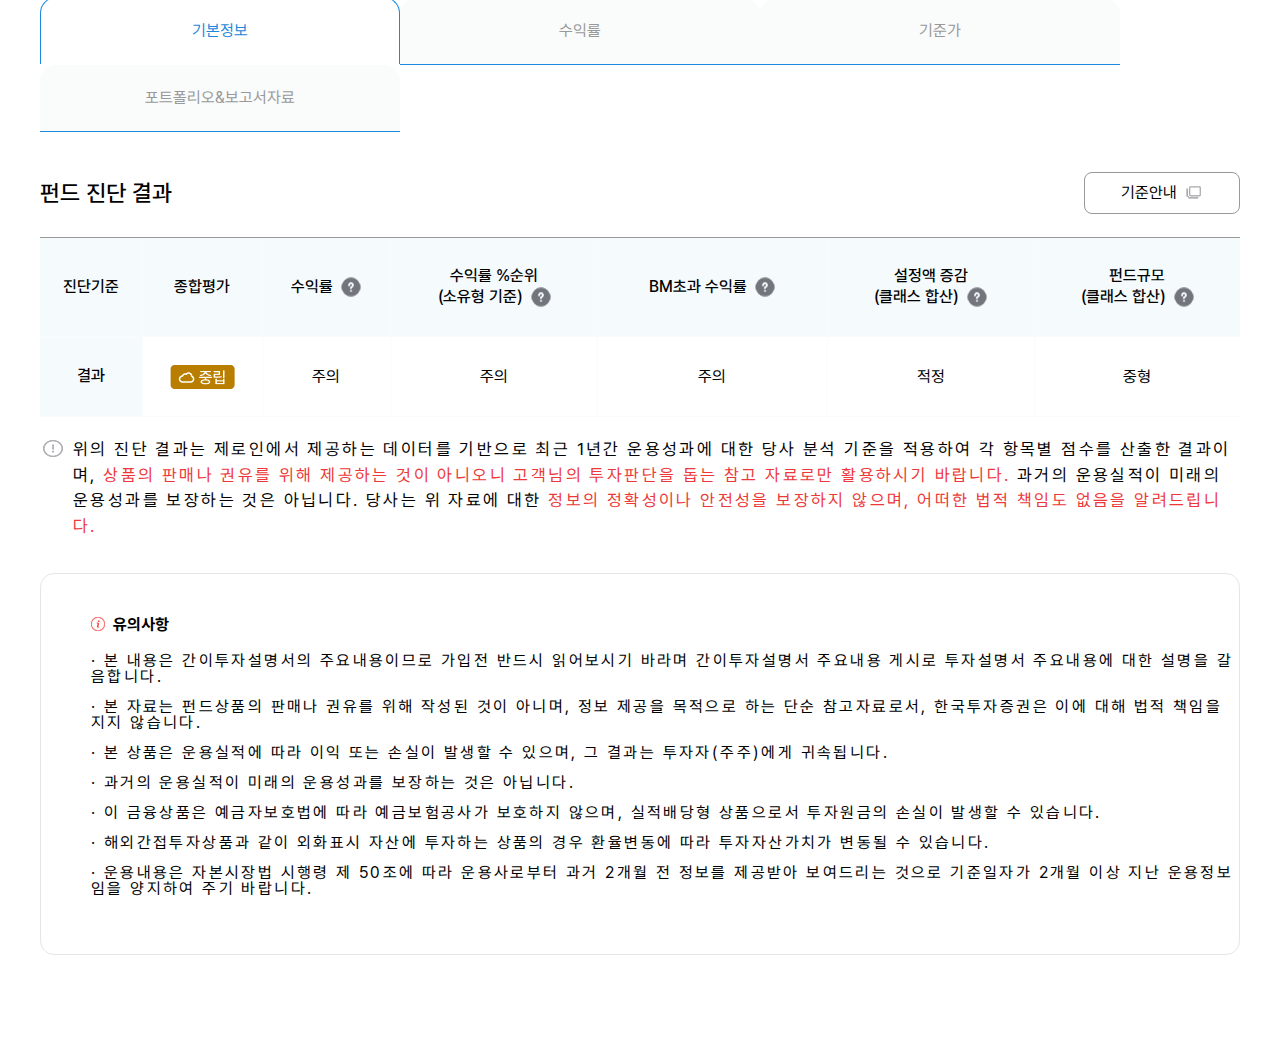
==== commit 89bd5e35: "up" ====
--- a/contents.html
+++ b/contents.html
@@ -1,373 +1,338 @@
 <!DOCTYPE html>
 <html lang="ko">
-  <head>
-    <meta charset="UTF-8" />
-    <meta http-equiv="X-UA-Compatible" content="IE=edge" />
-    <meta name="viewport" content="width=device-width, initial-scale=1.0" />
-    <meta name="author" content="JGM" />
-    <meta name="description" content="중꺾마 신한투자증권 리뉴얼" />
-    <title>신한투자증권</title>
-    <!-- <link rel="stylesheet" href="https://cdnjs.cloudflare.com/ajax/libs/font-awesome/5.15.3/css/all.min.css"/> -->
-    <link
-      rel="stylesheet"
-      href="https://maxcdn.bootstrapcdn.com/font-awesome/4.7.0/css/font-awesome.min.css"
-    />
-    <link rel="shortcut icon" href="./images/favicon/fav32.png" />
-    <link
-      rel="apple-touch-icon=precomposed"
-      href="./images/favicon/fav180.png"
-    />
-    <!-- 기본 코딩 JS 파일 -->
-    <script src="./js/jquery-1.12.4.min.js"></script>
-    <script src="./js/jquery-3.3.1.min.js"></script>
-    <script src="./js/jquery-3.4.1.min.js"></script>
-    <script src="./js/prefixfree.min.js"></script>
-    <!-- 차트 JS 파일 -->
-    <script src="https://code.highcharts.com/highcharts.js"></script>
-    <script src="https://code.highcharts.com/modules/data.js"></script>
-    <script src="https://code.highcharts.com/modules/exporting.js"></script>
-    <script src="https://code.highcharts.com/modules/export-data.js"></script>
-    <script src="https://code.highcharts.com/modules/accessibility.js"></script>
-
-    <!-- 기본 코딩 CSS 파일 -->
-    <link rel="stylesheet" href="./css/common.css">
-    <!-- 페이지 CSS -->
-    <link rel="stylesheet" href="./css/contents.css" />
-    <link rel="stylesheet" href="./css/chart.css">
-
-
-    <!-- Header, Footer Load JS -->
-    <script>
-      $(function(){
-          // Footer 페이지 추가
-          $('.footer').load('./module/footer.html');
-      });
-    </script>
-  </head>
-  <body>
-    <div id="wrap">
-      <!-- Header -->
-      <header class="header w1440">
-        <nav class="gnb">
-          <h1 class="logo"><a href="index.html"><img src="./images/logo.png" alt="헤더로고"></a></h1>
-        </nav>
-      </header>   
-      <!-- /Header -->
-      
-      
-      <!-- Contets -->
-      <main role="main" class="w1440">
-        <!-- Section 01 -->
-        <section class="sec_1">
-          <article class="level">
-            <img src="./images/contents/highRisk.png" alt="고위험">
-            <img src="./images/contents/online.png" alt="온라인">
-          </article>
-          <h2>피델리티월지급식차이나하이일드증권자투자신탁A-e(채권-재)</h2>
-          <table class="stock_info">
-            <tr class="tr">
-              <td>상품유형</td>
-              <th>파생상품</th>
-              <td>투자지역</td>
-              <th>해외</th>
-            </tr>
-            <tr class="tr">
-              <td>기준가(당일기준)</td>
-              <th>140.20</th>
-              <td>순자산액</td>
-              <th>35.07억</th>
-            </tr>
-            <tr class="tr">
-              <td>총보수<i class="fa fa-exclamation-circle" aria-hidden="true"></i></td>
-              <th>0.2100%</th>
-              <td>환매수수료</td>
-              <th>없음</th>
-            </tr>
-            <tr class="tr">
-              <td>선취판매</td>
-              <th>0.42%</th>
-              <td>위험등급</td>
-              <th>고위험</th>
-            </tr>
-          </table>
-        </section>
-        <!-- /Section 01 -->
-
-        <!-- Section 02 -->
-        <figure class="highcharts-figure">
-          <div id="container"></div>
-        </figure>
-        <!-- /Section 02 -->
-
-        <!-- Section 03 -->
-        <section class="sec_3">
-          <div class="card no_ml">
-            <dl>
-              <dt>제로인평가등급<span>(3년기준)</span></dt>
-                <dd>
-                  <img src="./images/contents/unmarked.png" alt="태극마크">
-                  <img src="./images/contents/unmarked.png" alt="태극마크">
-                  <img src="./images/contents/unmarked.png" alt="태극마크">
-                  <img src="./images/contents/unmarked.png" alt="태극마크">
-                  <img src="./images/contents/unmarked.png" alt="태극마크">
-                </dd>
-            </dl>
-          </div>
-          <div class="card">  
-            <dl>
-              <dt>기준가<span>(2023.02.24)</span></dt>
-              <dd class="up">592.22원<i class="fa fa-caret-up" aria-hidden="true">&nbsp;0.13</i></dd>
-            </dl>
-          </div>
-          <div class="card">
-            <dl>
-              <dt>운용규모<span>(2023.02.23)</span></dt>
-              <dd>36.23&nbsp;&nbsp;억원</dd>
-            </dl>
-          </div>
-          <div class="card">
-            <dl>
-              <dt>설정일</dt>
-              <dd>2023.02.04 </dd>
-            </dl>
-          </div>
-          <div class="card no_ml">
-            <dl>
-              <dt>운용가</dt>
-              <dd>피델리피자산운용</dd>
-            </dl>
-          </div>
-          <div class="card">
-            <dl>
-              <dt>펀드보수</dt>
-              <dd class="check">투자설명서 확인</dd>
-            </dl>
-          </div>
-          <div class="card">
-            <dl>
-              <dt>선취수수료</dt>
-              <dd>가입금액의&nbsp;0.42%</dd>
-            </dl>
-          </div>
-          <div class="card">
-            <dl>
-              <dt>환매수수료</dt>
-              <dd>없음</dd>
-            </dl>
-          </div>
-        </section>
-        <section class="pdf">
-          <h3>상품정보 다운로드</h3>
-          <ul>
-            <li>
-              <a href="https://file.truefriend.com/updata/fund/FMIG/2/071496_2.pdf" target="_blank">
-                <img src="./images/contents/adobe.png" alt="pdf">&nbsp;
-                투자설명서<i class="fa fa-angle-down" aria-hidden="true"></i>
-              </a>
-            </li>
-            <li>
-              <a href="https://file.truefriend.com/updata/fund/FMIG/9/071496_9.pdf" target="_blank">
-                <img src="./images/contents/adobe.png" alt="pdf">&nbsp;
-                간이설명서<i class="fa fa-angle-down" aria-hidden="true"></i>
-              </a>
-            </li>
-            <li>
-              <a href="https://file.truefriend.com/updata/fund/FMIG/1/071496_1.pdf" target="_blank">
-                <img src="./images/contents/adobe.png" alt="pdf">&nbsp;
-                신탁계약서<i class="fa fa-angle-down" aria-hidden="true"></i>
-              </a>
-            </li>
-            <li>
-              <a href="https://file.truefriend.com/updata/fund/FMIG/7/071496_7.pdf" target="_blank">
-                <img src="./images/contents/adobe.png" alt="pdf">&nbsp;
-                자산운용보고서<i class="fa fa-angle-down" aria-hidden="true"></i>
-              </a>
-            </li>
-          </ul>
-        </section>
-        <div class="sec_3_btn">
-          <a href="#"><button>관심상품</button></a>
-          <a href="#"><button>매수예약</button></a>
-          <a href="#"><button class="blue_btn">신규매수</button></a>
-        </div>
-        <!-- /Section 03 -->
-
-        <!-- Section 04 -->
-        <div id="contents">
-          <input type="radio" name="content_name" id="basic_info1" checked>
-          <label for="basic_info1">기본정보</label>
-          <input type="radio" name="content_name" id="basic_info2">
-          <label for="basic_info2">수익률</label>
-          <a href="#"><input type="radio" name="content_name" id="basic_info3">
-          <label for="basic_info3">기준가</label></a>
-          <input type="radio" name="content_name" id="basic_info4">
-          <label for="basic_info4">포트폴리오&보고서자료</label>
-          <div class="content1">
-            <div class="content_name">
-              <h5>펀드 진단 결과</h5>
-              <p><a href="#">기준안내&nbsp;&nbsp;<img src="./images/contents/popup.png" alt="popup"></a></p>
-            </div>
-            <section class="table">
-              <table>
-                <tr>
-                  <th>진단기준</th>
-                  <th>종합평가</th>
-                  <th>수익률&nbsp;&nbsp;<a href="#"><img src="./images/contents/question.png" alt="물음표"></a></th>
-                  <th>수익률 %순위<br>(소유형 기준)&nbsp;&nbsp;<a href="#"><img src="./images/contents/question.png" alt="물음표"></a></th>
-                  <th>BM초과 수익률&nbsp;&nbsp;<a href="#"><img src="./images/contents/question.png" alt="물음표"></a></th>
-                  <th>설정액 증감<br>(클래스 합산)&nbsp;&nbsp;<a href="#"><img src="./images/contents/question.png" alt="물음표"></a></th>
-                  <th>펀드규모<br>(클래스 합산)&nbsp;&nbsp;<a href="#"><img src="./images/contents/question.png" alt="물음표"></a></th>
-                </tr>
-                <tr>
-                  <th>결과</th>
-                  <td><img src="./images/contents/neutral.png" alt="중립"></td>
-                  <td>주의</td>
-                  <td>주의</td>
-                  <td>주의</td>
-                  <td>적정</td>
-                  <td>중형</td>
-                </tr>
-              </table>
-              <div class="text">
-                <img src="./images/contents/mark.png" alt="mark">
-                <p>
-                  위의 진단 결과는 제로인에서 제공하는 데이터를 기반으로 최근 1년간 운용성과에 대한 당사 분석 기준을 적용하여 각 항목별 점수를 산출한
-                  결과이며,
-                  <span>상품의 판매나 권유를 위해 제공하는 것이 아니오니 고객님의 투자판단을 돕는 참고 자료로만 활용하시기 바랍니다.
-                  </span>과거의 운용실적이 미래의 운용성과를 보장하는 것은 아닙니다. 당사는 위 자료에 대한
-                  <span>정보의 정확성이나 안전성을 보장하지 않으며, 어떠한 법적 책임도 없음을 알려드립니다.</span>
-                </p>
-              </div>
-              <section class="attention">
-                <p><img src="./images/contents/information.png" alt="info">&nbsp;&nbsp;유의사항</p>
-                <ul>
-                  <li>· 본 내용은 간이투자설명서의 주요내용이므로 가입전 반드시 읽어보시기 바라며 간이투자설명서 주요내용 게시로 투자설명서 주요내용에 대한 설명을 갈음합니다.</li>
-                  <li>· 본 자료는 펀드상품의 판매나 권유를 위해 작성된 것이 아니며, 정보 제공을 목적으로 하는 단순 참고자료로서, 한국투자증권은 이에 대해 법적 책임을 지지 않습니다.</li>
-                  <li>· 본 상품은 운용실적에 따라 이익 또는 손실이 발생할 수 있으며, 그 결과는 투자자(주주)에게 귀속됩니다.</li>
-                  <li>· 과거의 운용실적이 미래의 운용성과를 보장하는 것은 아닙니다.</li>
-                  <li>· 이 금융상품은 예금자보호법에 따라 예금보험공사가 보호하지 않으며, 실적배당형 상품으로서 투자원금의 손실이 발생할 수 있습니다.</li>
-                  <li>· 해외간접투자상품과 같이 외화표시 자산에 투자하는 상품의 경우 환율변동에 따라 투자자산가치가 변동될 수 있습니다.</li>
-                  <li>· 운용내용은 자본시장법 시행령 제 50조에 따라 운용사로부터 과거 2개월 전 정보를 제공받아 보여드리는 것으로 기준일자가 2개월 이상 지난 운용정보임을 양지하여 주기 바랍니다.</li>
-                </ul>
-              </section>
-          </div>
-          <div class="content2">
-            <div class="content_name">
-              <h5>펀드 비교 수익률</h5>
-              <p>기준일:2023.03.13</p>
-            </div>
-            <section class="table">
-              <table>
-                <tr>
-                  <th>기간</th>
-                  <th>1개월</th>
-                  <th>3개월</th>
-                  <th>6개월</th>
-                  <th>1년</th>
-                  <th>3년</th>
-                  <th>설정일이후</th>
-                </tr>
-                <tr>
-                  <th>펀드</th>
-                  <td class="blue"><img src="./images/contents/bluedecrease.png" alt="하락">4.18</td>
-                  <td class="red"><img src="./images/contents/redincrease.png" alt="상승">  10.74</td>
-                  <td class="red"><img src="./images/contents/redincrease.png" alt="상승">18.93</td>
-                  <td class="blue"><img src="./images/contents/bluedecrease.png" alt="하락">4.61</td>
-                  <td class="red"><img src="./images/contents/redincrease.png" alt="상승">0.00</td>
-                  <td class="blue"><img src="./images/contents/bluedecrease.png" alt="하락">36.90</td>
-                </tr>
-                <tr>
-                  <th>BM</th>
-                  <td class="blue"><img src="./images/contents/bluedecrease.png" alt="하락">1.43</td>
-                  <td class="blue"><img src="./images/contents/bluedecrease.png" alt="하락">0.19</td>
-                  <td class="red"><img src="./images/contents/redincrease.png" alt="상승">0.17</td>
-                  <td class="blue"><img src="./images/contents/bluedecrease.png" alt="하락">5.40</td>
-                  <td class="red"><img src="./images/contents/redincrease.png" alt="상승">0.00</td>
-                  <td class="blue"><img src="./images/contents/bluedecrease.png" alt="하락">8.09</td>
-                </tr>
-                <tr>
-                  <th>유형평균</th>
-                  <td class="red"><img src="./images/contents/redincrease.png" alt="상승">0.84</td>
-                  <td class="red"><img src="./images/contents/redincrease.png" alt="상승">2.99</td>
-                  <td class="blue"><img src="./images/contents/bluedecrease.png" alt="하락">0.56</td>
-                  <td class="blue"><img src="./images/contents/bluedecrease.png" alt="하락">3.66</td>
-                  <td class="blue"><img src="./images/contents/bluedecrease.png" alt="하락">9.40</td>
-                  <td>-</td>
-                </tr>
-              </table>
-          </div>
-          <div class="content4">
-            <div class="content_name">
-              <h5>자산 구성 현황&nbsp;&nbsp;&nbsp;<span>(기준일:2023.03.13)</span></h5>
-            </div>
-            <section class="table">
-              <table class="portfolio">
-                <tr>
-                  <th>구분</th>
-                  <th>펀드 내 비중(%)</th>
-                </tr>
-                <tr>
-                  <th>국내주식</th>
-                  <td>0.00%</td>
-                </tr>
-                <tr>
-                  <th>해외주식</th>
-                  <td>0.00%</td>
-                </tr>
-                <tr>
-                  <th>국내채권</th>
-                  <td>0.00%</td>
-                </tr>
-                <tr>
-                  <th>해외채권</th>
-                  <td>0.00%</td>
-                </tr>
-                <tr>
-                  <th>투자신탁</th>
-                  <td>98.99%</td>
-                </tr>
-                <tr>
-                  <th>유동성</th>
-                  <td>1.01%</td>
-                </tr>
-                <tr>
-                  <th>주식선물 순포지션</th>
-                  <td>0.00%</td>
-                </tr>
-                <tr>
-                  <th>금리선물 순포지션</th>
-                  <td>0.00%</td>
-                </tr>
-              </table>
-              <img src="./images/contents/portfolio.PNG" alt="포트폴리오">
-            </section>
-          </div>
-        </div>
-        <!-- /Section 04 -->
-
-      </main>
-
-
-
-      <!-- /Contets -->
-      <!-- TOP 버튼 / 챗봇 -->
-
-      <!-- /TOP 버튼 / 챗봇 -->
-      <aside>
-        
-      </aside>
-      <!-- Footer -->
-      <footer class="footer">
-              
-      </footer>
-      <!-- /Footer -->
-    </div>
-
-  
-  <!-- 페이지 JS -->
-  <script src="./js/contents.js"></script>
-  <script src="./js/chart.js"></script>
-  <script src="./js/alret.js"></script>
-  <!-- <script src="./js/load.js"></script> -->
-  </body>
+<head>
+	<meta charset="UTF-8" />
+	<meta http-equiv="X-UA-Compatible" content="IE=edge" />
+	<meta name="viewport" content="width=device-width, initial-scale=1.0" />
+	<meta name="author" content="JGM" />
+	<meta name="description" content="중꺾마 신한투자증권 리뉴얼" />
+	<title>신한투자증권</title>
+	<!-- <link rel="stylesheet" href="https://cdnjs.cloudflare.com/ajax/libs/font-awesome/5.15.3/css/all.min.css"/> -->
+	<link rel="stylesheet" href="https://maxcdn.bootstrapcdn.com/font-awesome/4.7.0/css/font-awesome.min.css" />
+	<link rel="shortcut icon" href="./images/favicon/fav32.png" />
+	<link rel="apple-touch-icon=precomposed" href="./images/favicon/fav180.png" />
+	<!-- 기본 코딩 JS 파일 -->
+	<script src="./js/jquery-1.12.4.min.js"></script>
+	<script src="./js/jquery-3.3.1.min.js"></script>
+	<script src="./js/jquery-3.4.1.min.js"></script>
+	<script src="./js/prefixfree.min.js"></script>
+	<!-- 차트 JS 파일 -->
+	<script src="https://code.highcharts.com/highcharts.js"></script>
+	<script src="https://code.highcharts.com/modules/data.js"></script>
+	<script src="https://code.highcharts.com/modules/exporting.js"></script>
+	<script src="https://code.highcharts.com/modules/export-data.js"></script>
+	<script src="https://code.highcharts.com/modules/accessibility.js"></script>
+
+	<!-- 기본 코딩 CSS 파일 -->
+	<link rel="stylesheet" href="./css/common.css">
+	<!-- 페이지 CSS -->
+	<link rel="stylesheet" href="./css/contents.css" />
+	<link rel="stylesheet" href="./css/chart.css">
+	<link rel="stylesheet" href="./css/replace.css">
+</head>
+<body>
+	<!-- Contets -->
+	<main role="main" class="w1440">
+		<!-- Section 01 -->
+		<section class="sec_1">
+			<article class="level">
+				<img src="./images/contents/highRisk.png" alt="고위험">
+				<img src="./images/contents/online.png" alt="온라인">
+			</article>
+			<h2>피델리티월지급식차이나하이일드증권자투자신탁A-e(채권-재)</h2>
+			<table class="stock_info">
+				<tr class="tr">
+					<td>상품유형</td>
+					<th>파생상품</th>
+					<td>투자지역</td>
+					<th>해외</th>
+				</tr>
+				<tr class="tr">
+					<td>기준가(당일기준)</td>
+					<th>140.20</th>
+					<td>순자산액</td>
+					<th>35.07억</th>
+				</tr>
+				<tr class="tr">
+					<td>총보수<i class="fa fa-exclamation-circle" aria-hidden="true"></i></td>
+					<th>0.2100%</th>
+					<td>환매수수료</td>
+					<th>없음</th>
+				</tr>
+				<tr class="tr">
+					<td>선취판매</td>
+					<th>0.42%</th>
+					<td>위험등급</td>
+					<th>고위험</th>
+				</tr>
+			</table>
+		</section>
+		<!-- /Section 01 -->
+
+		<!-- Section 02 -->
+		<figure class="highcharts-figure">
+			<div id="container"></div>
+		</figure>
+		<!-- /Section 02 -->
+
+		<!-- Section 03 -->
+		<section class="sec_3">
+			<div class="card no_ml">
+				<dl>
+					<dt>제로인평가등급<span>(3년기준)</span></dt>
+					<dd>
+						<img src="./images/contents/unmarked.png" alt="태극마크">
+						<img src="./images/contents/unmarked.png" alt="태극마크">
+						<img src="./images/contents/unmarked.png" alt="태극마크">
+						<img src="./images/contents/unmarked.png" alt="태극마크">
+						<img src="./images/contents/unmarked.png" alt="태극마크">
+					</dd>
+				</dl>
+			</div>
+			<div class="card">
+				<dl>
+					<dt>기준가<span>(2023.02.24)</span></dt>
+					<dd class="up">592.22원<i class="fa fa-caret-up" aria-hidden="true">&nbsp;0.13</i></dd>
+				</dl>
+			</div>
+			<div class="card">
+				<dl>
+					<dt>운용규모<span>(2023.02.23)</span></dt>
+					<dd>36.23&nbsp;&nbsp;억원</dd>
+				</dl>
+			</div>
+			<div class="card">
+				<dl>
+					<dt>설정일</dt>
+					<dd>2023.02.04 </dd>
+				</dl>
+			</div>
+			<div class="card no_ml">
+				<dl>
+					<dt>운용가</dt>
+					<dd>피델리피자산운용</dd>
+				</dl>
+			</div>
+			<div class="card">
+				<dl>
+					<dt>펀드보수</dt>
+					<dd class="check">투자설명서 확인</dd>
+				</dl>
+			</div>
+			<div class="card">
+				<dl>
+					<dt>선취수수료</dt>
+					<dd>가입금액의&nbsp;0.42%</dd>
+				</dl>
+			</div>
+			<div class="card">
+				<dl>
+					<dt>환매수수료</dt>
+					<dd>없음</dd>
+				</dl>
+			</div>
+		</section>
+		<section class="pdf">
+			<h3>상품정보 다운로드</h3>
+			<ul>
+				<li>
+					<a href="https://file.truefriend.com/updata/fund/FMIG/2/071496_2.pdf" target="_blank">
+						<img src="./images/contents/adobe.png" alt="pdf">&nbsp;
+						투자설명서<i class="fa fa-angle-down" aria-hidden="true"></i>
+					</a>
+				</li>
+				<li>
+					<a href="https://file.truefriend.com/updata/fund/FMIG/9/071496_9.pdf" target="_blank">
+						<img src="./images/contents/adobe.png" alt="pdf">&nbsp;
+						간이설명서<i class="fa fa-angle-down" aria-hidden="true"></i>
+					</a>
+				</li>
+				<li>
+					<a href="https://file.truefriend.com/updata/fund/FMIG/1/071496_1.pdf" target="_blank">
+						<img src="./images/contents/adobe.png" alt="pdf">&nbsp;
+						신탁계약서<i class="fa fa-angle-down" aria-hidden="true"></i>
+					</a>
+				</li>
+				<li>
+					<a href="https://file.truefriend.com/updata/fund/FMIG/7/071496_7.pdf" target="_blank">
+						<img src="./images/contents/adobe.png" alt="pdf">&nbsp;
+						자산운용보고서<i class="fa fa-angle-down" aria-hidden="true"></i>
+					</a>
+				</li>
+			</ul>
+		</section>
+		<div class="sec_3_btn">
+			<a href="#"><button>관심상품</button></a>
+			<a href="#"><button>매수예약</button></a>
+			<a href="#"><button class="blue_btn">신규매수</button></a>
+		</div>
+		<!-- /Section 03 -->
+
+		<!-- Section 04 -->
+		<div id="contents">
+			<input type="radio" name="content_name" id="basic_info1" checked>
+			<label for="basic_info1">기본정보</label>
+			<input type="radio" name="content_name" id="basic_info2">
+			<label for="basic_info2">수익률</label>
+			<a href="#"><input type="radio" name="content_name" id="basic_info3">
+				<label for="basic_info3">기준가</label></a>
+			<input type="radio" name="content_name" id="basic_info4">
+			<label for="basic_info4">포트폴리오&보고서자료</label>
+			<div class="content1">
+				<div class="content_name">
+					<h5>펀드 진단 결과</h5>
+					<p><a href="#">기준안내&nbsp;&nbsp;<img src="./images/contents/popup.png" alt="popup"></a></p>
+				</div>
+				<section class="table">
+					<table>
+						<tr>
+							<th>진단기준</th>
+							<th>종합평가</th>
+							<th>수익률&nbsp;&nbsp;<a href="#"><img src="./images/contents/question.png" alt="물음표"></a>
+							</th>
+							<th>수익률 %순위<br>(소유형 기준)&nbsp;&nbsp;<a href="#"><img src="./images/contents/question.png"
+										alt="물음표"></a></th>
+							<th>BM초과 수익률&nbsp;&nbsp;<a href="#"><img src="./images/contents/question.png"
+										alt="물음표"></a></th>
+							<th>설정액 증감<br>(클래스 합산)&nbsp;&nbsp;<a href="#"><img src="./images/contents/question.png"
+										alt="물음표"></a></th>
+							<th>펀드규모<br>(클래스 합산)&nbsp;&nbsp;<a href="#"><img src="./images/contents/question.png"
+										alt="물음표"></a></th>
+						</tr>
+						<tr>
+							<th>결과</th>
+							<td><img src="./images/contents/neutral.png" alt="중립"></td>
+							<td>주의</td>
+							<td>주의</td>
+							<td>주의</td>
+							<td>적정</td>
+							<td>중형</td>
+						</tr>
+					</table>
+					<div class="text">
+						<img src="./images/contents/mark.png" alt="mark">
+						<p>
+							위의 진단 결과는 제로인에서 제공하는 데이터를 기반으로 최근 1년간 운용성과에 대한 당사 분석 기준을 적용하여 각 항목별 점수를 산출한
+							결과이며,
+							<span>상품의 판매나 권유를 위해 제공하는 것이 아니오니 고객님의 투자판단을 돕는 참고 자료로만 활용하시기 바랍니다.
+							</span>과거의 운용실적이 미래의 운용성과를 보장하는 것은 아닙니다. 당사는 위 자료에 대한
+							<span>정보의 정확성이나 안전성을 보장하지 않으며, 어떠한 법적 책임도 없음을 알려드립니다.</span>
+						</p>
+					</div>
+					<section class="attention">
+						<p><img src="./images/contents/information.png" alt="info">&nbsp;&nbsp;유의사항</p>
+						<ul>
+							<li>· 본 내용은 간이투자설명서의 주요내용이므로 가입전 반드시 읽어보시기 바라며 간이투자설명서 주요내용 게시로 투자설명서 주요내용에 대한 설명을
+								갈음합니다.</li>
+							<li>· 본 자료는 펀드상품의 판매나 권유를 위해 작성된 것이 아니며, 정보 제공을 목적으로 하는 단순 참고자료로서, 한국투자증권은 이에 대해 법적 책임을
+								지지 않습니다.</li>
+							<li>· 본 상품은 운용실적에 따라 이익 또는 손실이 발생할 수 있으며, 그 결과는 투자자(주주)에게 귀속됩니다.</li>
+							<li>· 과거의 운용실적이 미래의 운용성과를 보장하는 것은 아닙니다.</li>
+							<li>· 이 금융상품은 예금자보호법에 따라 예금보험공사가 보호하지 않으며, 실적배당형 상품으로서 투자원금의 손실이 발생할 수 있습니다.</li>
+							<li>· 해외간접투자상품과 같이 외화표시 자산에 투자하는 상품의 경우 환율변동에 따라 투자자산가치가 변동될 수 있습니다.</li>
+							<li>· 운용내용은 자본시장법 시행령 제 50조에 따라 운용사로부터 과거 2개월 전 정보를 제공받아 보여드리는 것으로 기준일자가 2개월 이상 지난
+								운용정보임을 양지하여 주기 바랍니다.</li>
+						</ul>
+					</section>
+			</div>
+			<div class="content2">
+				<div class="content_name">
+					<h5>펀드 비교 수익률</h5>
+					<p>기준일:2023.03.13</p>
+				</div>
+				<section class="table">
+					<table>
+						<tr>
+							<th>기간</th>
+							<th>1개월</th>
+							<th>3개월</th>
+							<th>6개월</th>
+							<th>1년</th>
+							<th>3년</th>
+							<th>설정일이후</th>
+						</tr>
+						<tr>
+							<th>펀드</th>
+							<td class="blue"><img src="./images/contents/bluedecrease.png" alt="하락">4.18</td>
+							<td class="red"><img src="./images/contents/redincrease.png" alt="상승"> 10.74</td>
+							<td class="red"><img src="./images/contents/redincrease.png" alt="상승">18.93</td>
+							<td class="blue"><img src="./images/contents/bluedecrease.png" alt="하락">4.61</td>
+							<td class="red"><img src="./images/contents/redincrease.png" alt="상승">0.00</td>
+							<td class="blue"><img src="./images/contents/bluedecrease.png" alt="하락">36.90</td>
+						</tr>
+						<tr>
+							<th>BM</th>
+							<td class="blue"><img src="./images/contents/bluedecrease.png" alt="하락">1.43</td>
+							<td class="blue"><img src="./images/contents/bluedecrease.png" alt="하락">0.19</td>
+							<td class="red"><img src="./images/contents/redincrease.png" alt="상승">0.17</td>
+							<td class="blue"><img src="./images/contents/bluedecrease.png" alt="하락">5.40</td>
+							<td class="red"><img src="./images/contents/redincrease.png" alt="상승">0.00</td>
+							<td class="blue"><img src="./images/contents/bluedecrease.png" alt="하락">8.09</td>
+						</tr>
+						<tr>
+							<th>유형평균</th>
+							<td class="red"><img src="./images/contents/redincrease.png" alt="상승">0.84</td>
+							<td class="red"><img src="./images/contents/redincrease.png" alt="상승">2.99</td>
+							<td class="blue"><img src="./images/contents/bluedecrease.png" alt="하락">0.56</td>
+							<td class="blue"><img src="./images/contents/bluedecrease.png" alt="하락">3.66</td>
+							<td class="blue"><img src="./images/contents/bluedecrease.png" alt="하락">9.40</td>
+							<td>-</td>
+						</tr>
+					</table>
+			</div>
+			<div class="content4">
+				<div class="content_name">
+					<h5>자산 구성 현황&nbsp;&nbsp;&nbsp;<span>(기준일:2023.03.13)</span></h5>
+				</div>
+				<section class="table">
+					<table class="portfolio">
+						<tr>
+							<th>구분</th>
+							<th>펀드 내 비중(%)</th>
+						</tr>
+						<tr>
+							<th>국내주식</th>
+							<td>0.00%</td>
+						</tr>
+						<tr>
+							<th>해외주식</th>
+							<td>0.00%</td>
+						</tr>
+						<tr>
+							<th>국내채권</th>
+							<td>0.00%</td>
+						</tr>
+						<tr>
+							<th>해외채권</th>
+							<td>0.00%</td>
+						</tr>
+						<tr>
+							<th>투자신탁</th>
+							<td>98.99%</td>
+						</tr>
+						<tr>
+							<th>유동성</th>
+							<td>1.01%</td>
+						</tr>
+						<tr>
+							<th>주식선물 순포지션</th>
+							<td>0.00%</td>
+						</tr>
+						<tr>
+							<th>금리선물 순포지션</th>
+							<td>0.00%</td>
+						</tr>
+					</table>
+					<img src="./images/contents/portfolio.PNG" alt="포트폴리오">
+				</section>
+			</div>
+		</div>
+		<!-- /Section 04 -->
+
+	</main>	
+</body>
+<!-- 페이지 JS -->
+<script src="./js/contents.js"></script>
+<script src="./js/chart.js"></script>
+<script src="./js/alret.js"></script>
 </html>--- a/css/common.css
+++ b/css/common.css
@@ -3,6 +3,7 @@
 /* 폰트 CSS && 리셋 CSS */
 @import url(./font.css);
 @import url(./reset.css);
+@import url(./root.css);
 
 /* 공통 CSS */
 html {
@@ -11,14 +12,15 @@
 
 #wrap{
     /* background-color: #FAFBFB; */
-    padding-top: 40px;
-    padding-bottom: 60px;
+    padding: 40px 0 60px;
+    /* 포지션 */
+    position: relative;
 }
 /* safe area */
 .w1440{
     /* (1440/1920)*100 = 75 */
     /* width: 75%; */
-    width: 1440px;
+    width: 1530px;
     margin: 0 auto;
 }
 /* --------------------- */
@@ -30,7 +32,7 @@
     color: #fff;
     /* 포지션 */
     position: fixed;
-    top: 5%;
+    top: 50%;
     left: 50%;
     transform: translateX(-50%);
     z-index: 99999; /* 경고창 */
@@ -42,8 +44,7 @@
 /* header */
 /* ========================== */
 .header{
-    /* (193/1440)*100 = 13.402777777777777 */
-    padding-bottom: 20px;
+    padding: 0 30px 20px;
     /* 플랙스 */
     display: flex;
     align-items: center;
@@ -116,19 +117,15 @@
     content: "";
     font-size: 0.8rem;
     padding-right: 16px;
-    border-right: 1px solid #000;
+    border-right: var(--border);
     margin-right: 16px;
 }
 
 /* ---------------------------- */
 /* .header .snb */
-.header .snb{
+.header .snb_wrap{
     width: 100%;
-    height: auto !important;
-    padding: 30px;
-    background-color: white;
-    border: 1px solid #B9BDC4;
-    border-radius: 16px;
+    padding: 0 30px 0;
     /* 폰트 사이즈 수정 */
     font-size: 1rem;
     /* 포지션 */
@@ -137,16 +134,22 @@
     transform: translateY(100%);
     left: 0;
     z-index: 999; /* 헤더 서브메뉴 */
+
+}
+.header .snb{
+    height: auto !important;
+    padding: 30px;
+    background-color: #FFF;
+    border: 1px solid #B9BDC4;
+    border-radius: 16px;
     /* 디스플레이 가리기 */
     display: none;
 }
-
 /* snb 타이틀 */
 .snbTitle{
     width: 100%;
     height: 60px;
-    padding: 0 24px;
-    line-height: 60px;
+    padding: 0 30px;
     border-top: 1px solid #B9BDC4;
     /* 플랙스 */
     display: flex;
@@ -166,7 +169,7 @@
 .snb h2{
     height: 100%;
     line-height: 60px;
-    font-size: 28px;
+    font-size: 24px;
     font-weight: 700;
     color: #797979;
     transition: all 0.1s;
@@ -175,7 +178,7 @@
 .snbItem{
     width: 100%;
     background-color: #F7F8F8;
-    padding: 24px 0;
+    padding: 30px 0;
     transition: all 0.8s;
     /* 숨기기 */
     display: none;
@@ -255,7 +258,7 @@
     /* 36/16 = 2.25 */
     font-size: 2.25rem;
     font-weight: 600;
-    color: #0046FF;
+    color: var(--main-color);
 }
 /* footer_csc nav div */
 .footer_csc nav div{
@@ -310,16 +313,13 @@
     font-weight: 400;
 }
 .fnb li.em{
-    color: #0046FF;
+    color: var(--main-color);
 }
 .fnb li:not(:first-child)::before{
     content: "|";
     padding-left: 10px;
     margin-right: 10px;
 }
-.fnb ul {
-    margin-bottom: 10px;
-}
 
 /* .last_footer */
 .last_footer{
@@ -334,24 +334,21 @@
 /* ========================== */
 /* Top button / chatBot */
 /* ========================== */
-/* ========================== */
-/* Top button / chatBot */
-/* ========================== */
 .aside_button{
-    height: 120px;
+    /* 플렉스 */
+    display: flex;
+    flex-flow: column nowrap;
+    /* 포지션 */
+    position: fixed;
+    right: 3%;
+    bottom: 50px;
     z-index: 99999;
-    /* 포지션 */
-    position: fixed;
-    /* right: 140px; */
-    right: 7.291666666666667%;
-    transform: translateX(100%);
-    bottom: 50px;
 }
 .aside_button div{
     width: 50px;
     height: 50px;
     line-height: 50px;
-    background-color: #0046ff;
+    background-color: var(--main-color);
     border-radius: 50%;
     cursor: pointer;
 }
@@ -382,7 +379,7 @@
     height: 50px;
     padding-left: 30px;
     padding-top: 5px;
-    background-color: #0046FF;
+    background-color: var(--main-color);
     box-shadow: 0 0 10px 0 rgba(255, 255, 255, 80%);
     border-radius: 40px;
     /* 포지션 */
@@ -397,9 +394,6 @@
 .aside_button i {
     color: #fff;
     position: relative;
-    /* vertical-align: middle; */
-    /* top: 5px; */
-    /* transform: translateX(-50%); */
     left: 50%;
     transform: translateX(-50%);
 }
@@ -411,3 +405,31 @@
     color: #fff;
 }
 
+/* ================================= */
+/* modal */
+/* ================================= */
+dialog{
+    height: 90%;
+    border: 0;
+    border-radius: 25px;
+    overflow: hidden;
+    position: relative;
+}
+dialog button[value="close"]{
+    /* width: 20px;
+    height: 20px; */
+    /* background-color: #000; */
+    font-size: 30px;
+    cursor: pointer;
+    /* 포지션 */
+    position: absolute;
+    top: 20px;
+    right: 30px;
+}
+dialog iframe{
+    width: 1260px;
+    height: 100%;
+}
+dialog::backdrop{
+    background-color: rgba(0, 0, 0, 0.8);
+}--- a/css/contents.css
+++ b/css/contents.css
@@ -1,9 +1,7 @@
 @charset "utf-8";
 /* Contents */
 /* section 01 */
-.sec_1 {
-  margin-top: 106px;
-}
+
 main h2 {
   margin: 27px 0 63px;
   font-size: 32px;
@@ -127,12 +125,12 @@
 .sec_3_btn button {
   margin-left: 20px;
   padding:19px 59px 17px;
-  border: 1px solid #000;
+  border: var(--border);
   border-radius: 8px;
   cursor: pointer;
 }
 .blue_btn {
-  background-color: #0046ff;
+  background-color: var(--main-color);
   color: #fafbfb;
   border: none;
 }
@@ -197,7 +195,7 @@
 }
 .content1 .content_name p{
   padding: 12px 36px;
-  border: 1px solid #000;
+  border: var(--border);
   border-radius: 8px;
 }
 .content1 .table table{
@@ -207,7 +205,7 @@
 }
 .table table,.table th,.table td{
   border: 1px solid #fafbfb;
-  border-top: 1px solid #000;
+  border-top: var(--border);
   border-collapse: collapse;
   border-right: none;
 }
@@ -246,7 +244,7 @@
   padding-right: 20px;
 }
 .blue{
-  color: #0046ff;
+  color: var(--main-color);
   position: relative;
 }
 .blue img{
--- a/css/replace.css
+++ b/css/replace.css
@@ -0,0 +1,64 @@
+html, 
+body{
+    font-size: 14px;
+}
+.w1440{
+    width: 1200px;
+}
+/* ------------------- */
+/* 메인 스타일 */
+/* ------------------- */
+.mainSlider div a {
+    height: 500px;
+}
+
+#content1 h2 {
+    padding-top: 106px;
+}
+.snbArticle{
+    display: flex;
+    flex-direction: column;
+    justify-content: space-between;
+}
+.snbArticle h3 {
+    margin-top: 0;
+}
+
+.mainSlider #item02 img {
+    object-fit:contain;
+    top: 90px;
+    left: 280px;
+}
+#content1 .card_wrap {
+    justify-content: space-between;
+}
+#content1 .card {
+    width: 24%;
+}
+
+#content2 .right {
+    display: flex;
+    flex-direction: column;
+    justify-content: space-between;
+}
+
+.chartGraph {
+    margin-right: 24px;
+}
+
+/* ------------------- */
+/* 펀드투자 스타일 */
+/* ------------------- */
+.title {
+    margin-top: 48px;
+}
+.title article {
+    align-items: center;
+    justify-content: center;
+}
+.title article img {
+    margin: 0 10px 0 -10px;
+}
+.title article p {
+    line-height: normal;
+}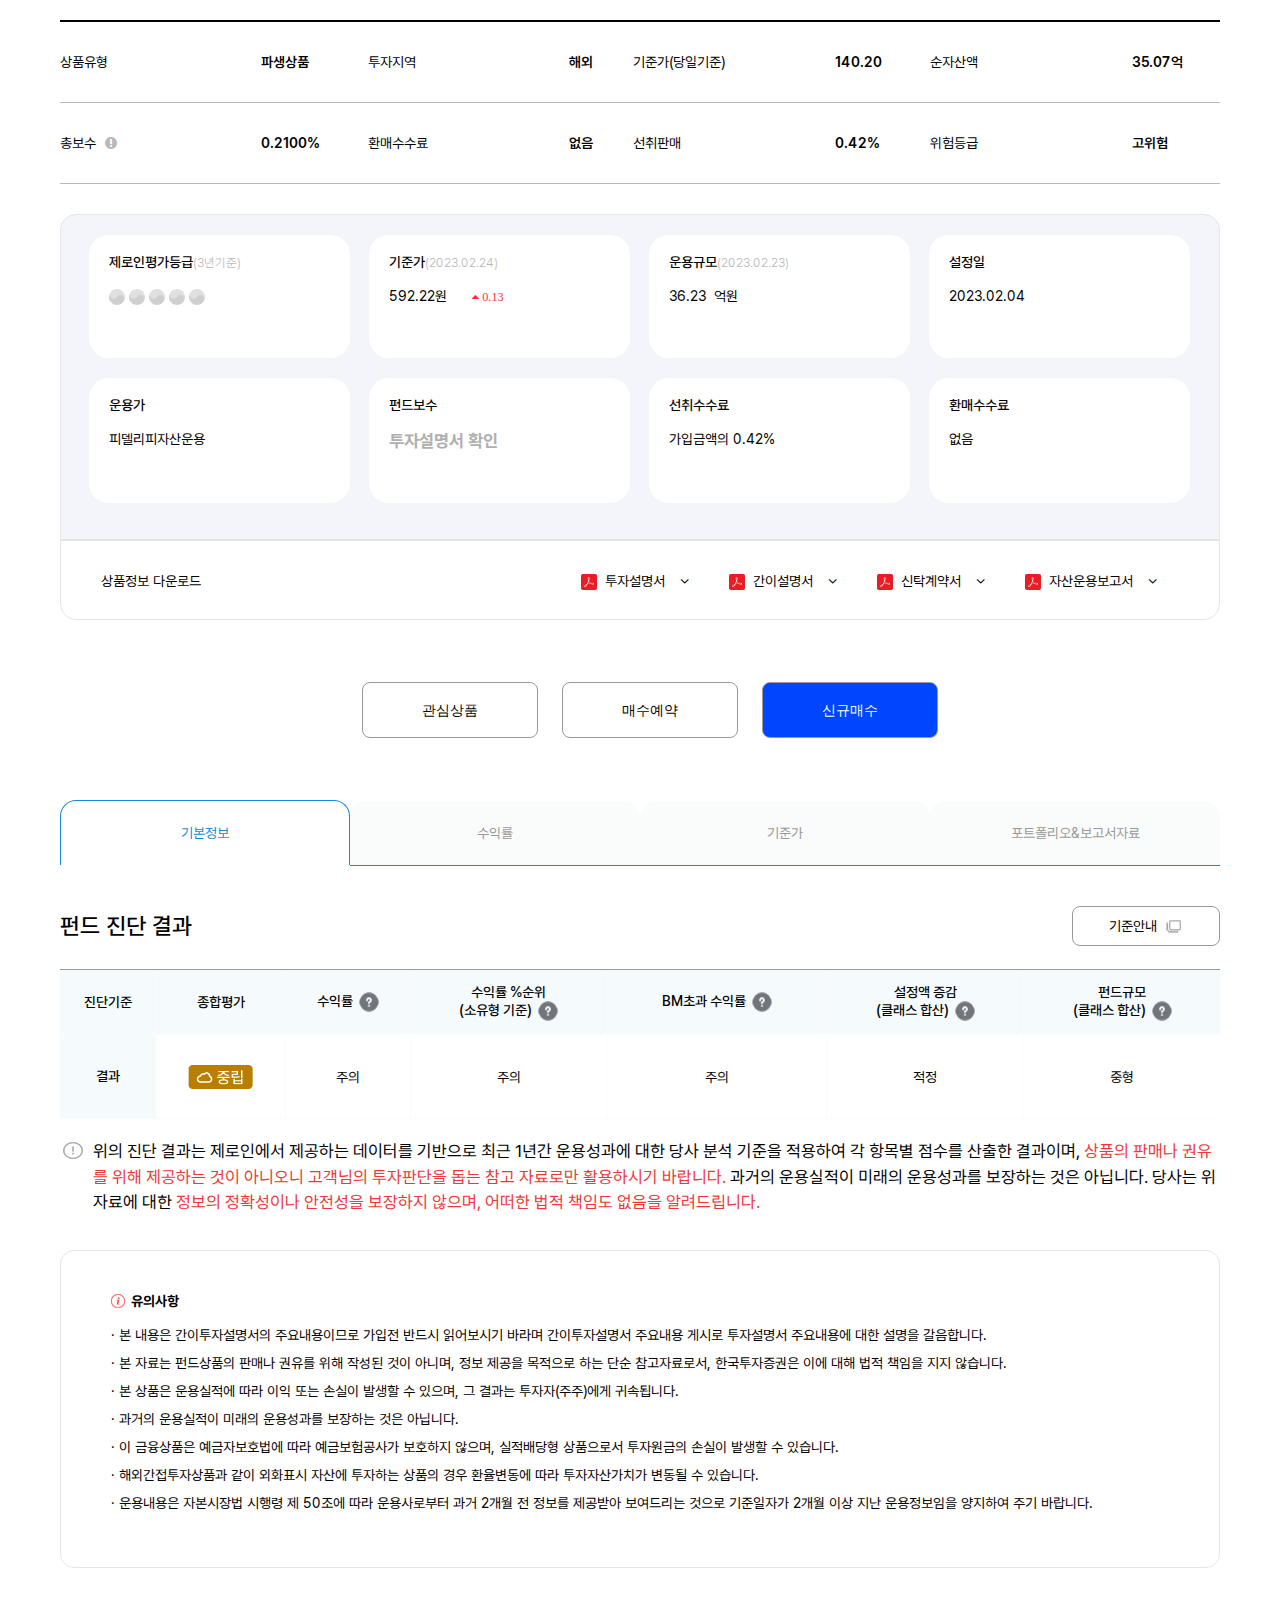
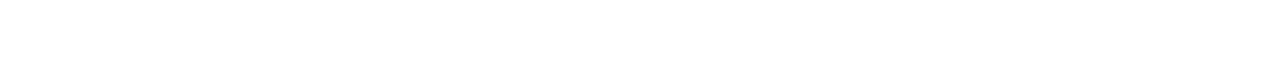
==== commit 29f37c66: "up" ====
--- a/contents.html
+++ b/contents.html
@@ -27,27 +27,18 @@
 	<link rel="stylesheet" href="./css/common.css">
 	<!-- 페이지 CSS -->
 	<link rel="stylesheet" href="./css/contents.css" />
-	<link rel="stylesheet" href="./css/chart.css">
-	<link rel="stylesheet" href="./css/replace.css">
 </head>
 <body>
 	<!-- Contets -->
-	<main role="main" class="w1440">
+	<main role="main">
 		<!-- Section 01 -->
 		<section class="sec_1">
-			<article class="level">
-				<img src="./images/contents/highRisk.png" alt="고위험">
-				<img src="./images/contents/online.png" alt="온라인">
-			</article>
-			<h2>피델리티월지급식차이나하이일드증권자투자신탁A-e(채권-재)</h2>
 			<table class="stock_info">
 				<tr class="tr">
 					<td>상품유형</td>
 					<th>파생상품</th>
 					<td>투자지역</td>
 					<th>해외</th>
-				</tr>
-				<tr class="tr">
 					<td>기준가(당일기준)</td>
 					<th>140.20</th>
 					<td>순자산액</td>
@@ -58,8 +49,6 @@
 					<th>0.2100%</th>
 					<td>환매수수료</td>
 					<th>없음</th>
-				</tr>
-				<tr class="tr">
 					<td>선취판매</td>
 					<th>0.42%</th>
 					<td>위험등급</td>
--- a/css/common.css
+++ b/css/common.css
@@ -8,20 +8,20 @@
 /* 공통 CSS */
 html {
     font-family: 'Pretendard', sans-serif;
+    font-size: 14px;
 }
 
 #wrap{
-    /* background-color: #FAFBFB; */
     padding: 40px 0 60px;
     /* 포지션 */
     position: relative;
 }
 /* safe area */
-.w1440{
-    /* (1440/1920)*100 = 75 */
-    /* width: 75%; */
-    width: 1530px;
+.w1260{
+    min-width: 1260px;
+    width: 1260px;
     margin: 0 auto;
+    padding: 0 20px;
 }
 /* --------------------- */
 /* 경고창 */
@@ -40,11 +40,14 @@
     display: none;
 }
 
+.hidden {
+    display: none;
+}
 /* ========================== */
 /* header */
 /* ========================== */
 .header{
-    padding: 0 30px 20px;
+    padding-bottom: 20px;
     /* 플랙스 */
     display: flex;
     align-items: center;
@@ -125,7 +128,7 @@
 /* .header .snb */
 .header .snb_wrap{
     width: 100%;
-    padding: 0 30px 0;
+    padding: 0 20px;
     /* 폰트 사이즈 수정 */
     font-size: 1rem;
     /* 포지션 */
@@ -405,31 +408,3 @@
     color: #fff;
 }
 
-/* ================================= */
-/* modal */
-/* ================================= */
-dialog{
-    height: 90%;
-    border: 0;
-    border-radius: 25px;
-    overflow: hidden;
-    position: relative;
-}
-dialog button[value="close"]{
-    /* width: 20px;
-    height: 20px; */
-    /* background-color: #000; */
-    font-size: 30px;
-    cursor: pointer;
-    /* 포지션 */
-    position: absolute;
-    top: 20px;
-    right: 30px;
-}
-dialog iframe{
-    width: 1260px;
-    height: 100%;
-}
-dialog::backdrop{
-    background-color: rgba(0, 0, 0, 0.8);
-}--- a/css/contents.css
+++ b/css/contents.css
@@ -1,328 +1,374 @@
 @charset "utf-8";
 /* Contents */
 /* section 01 */
-
+main{
+	width: 1200px;
+	min-width: 1200px;
+	margin: 0 auto;
+	padding: 20px;
+}
 main h2 {
-  margin: 27px 0 63px;
-  font-size: 32px;
-  font-weight: 700;
+	margin: 27px 0 63px;
+	font-size: 32px;
+	font-weight: 700;
 }
 
 /* 테이블 */
-.stock_info{
-  width: 1440px;
-  border-top: 2px solid #000;
-  border-collapse: collapse;
-  font-size: 18px;
-  background-color: #fff;
-}
+.stock_info {
+	border-top: 2px solid #000;
+	border-collapse: collapse;
+	background-color: #fff;
+}
+
 .stock_info .tr {
-  border-bottom: 1px solid #B9B9B9;
-}
+	border-bottom: 1px solid #b9b9b9;
+}
+
 .stock_info .tr i {
-  margin-left: 9px;
-  color: #B9B9B9;
-}
+	margin-left: 9px;
+	color: #b9b9b9;
+}
+
 .stock_info .tr td {
-  width: 243px;
-  line-height: 79px;
-  padding-left: 36px;
-
-}
+	width: 17.35714285714286%;
+	line-height: 80px;
+}
+
 .stock_info .tr th {
-  width: 475px;
-  line-height: 79px;
-  text-align: left;
-  font-size: 18px;
-  font-weight: 600;
+	width: 475px;
+	text-align: left;
+	font-weight: 600;
 }
 
 /* section 02 */
-figure{
-  margin: 40px auto;
-  height: 465px;
+figure {
+	margin: 30px auto;
 }
 
 /* section 03 */
 .sec_3 {
-  padding: 0 19px 36px 18px;
-  height: 326px;
-  background-color: #f3f5fa;
-  border: 1px solid #e4e5e8;
-  border-top-left-radius: 16px;
-  border-top-right-radius: 16px;
-  /* 플렉스 */
-  display: flex;
-  flex-flow: row wrap;
-}
+	padding: 0 19px 36px 18px;
+	height: 326px;
+	background-color: #f3f5fa;
+	border: 1px solid #e4e5e8;
+	border-top-left-radius: 16px;
+	border-top-right-radius: 16px;
+	/* 플렉스 */
+	display: flex;
+	justify-content: center;
+	flex-flow: row wrap;
+}
+
 .sec_3 .card {
-  width: 335px;
-  height: 125px;
-  margin: 20px 0 0 19px;
-  padding: 34px 0 36px 30px;
-  border-radius: 20px;
-  background-color: #fff;
-}
+	/* (335/1440)*100 = 23.26388888888889 */
+	width: 23.26388888888889%;
+	margin: 20px 0 0 19px;
+	padding: 20px;
+	border-radius: 20px;
+	background-color: #fff;
+}
+
 .sec_3 .card dl>dt {
-  font-size: 18px;
-  font-weight: 500;
-  margin-bottom: 20px;
-}
+	font-weight: 500;
+	margin-bottom: 20px;
+}
+
 .sec_3 .card dl>dt span {
-  /* 14/16 = 0.875 */
-    font-size: 0.875rem;
-  font-weight: 300;
-  color: #b9b9b9;
-}
+	/* 14/16 = 0.875 */
+	font-size: 0.875rem;
+	font-weight: 300;
+	color: #b9b9b9;
+}
+
 .sec_3 .card dd.up i {
-  margin: 0 9px 0 25px;
-  color: #ed3738;
-  /* 14/16 = 0.875 */
-    font-size: 0.875rem;
-}
+	margin: 0 9px 0 25px;
+	color: #ed3738;
+	/* 14/16 = 0.875 */
+	font-size: 0.875rem;
+}
+
 .sec_3 .card .check {
-  /* 20/16 = 1.25 */
-  font-size: 1.25rem;
-  font-weight: 700;
-  color: #b0afaf;
-}
+	/* 20/16 = 1.25 */
+	font-size: 1.25rem;
+	font-weight: 700;
+	color: #b0afaf;
+}
+
 .pdf {
-  padding: 33px 22px 33px 40px;
-  margin-bottom: 62px;
-  height: 80px;
-  border: 1px solid #e4e5e8;
-  border-bottom-left-radius: 16px;
-  border-bottom-right-radius: 16px;
-  cursor: pointer;
-  /* 플렉스 */
-  display: flex;
-  justify-content: space-between;
-} 
-.pdf ul{
-  /* 플렉스 */
-  display: flex;
-}
+	padding: 33px 22px 33px 40px;
+	margin-bottom: 62px;
+	height: 80px;
+	border: 1px solid #e4e5e8;
+	border-bottom-left-radius: 16px;
+	border-bottom-right-radius: 16px;
+	cursor: pointer;
+	/* 플렉스 */
+	display: flex;
+	justify-content: space-between;
+}
+
+.pdf ul {
+	/* 플렉스 */
+	display: flex;
+}
+
 .pdf ul li a {
-  margin: 0 40px 0 0;
-}
+	margin: 0 40px 0 0;
+}
+
 .pdf ul li i {
-  margin-left: 15px;
-}
+	margin-left: 15px;
+}
+
 .pdf p {
-  margin: 10px 7px 0 0;
-  text-align: center;
-  padding: 30px 20px;
-  border: 1px solid #e4e5e8;
-  background-color: #f3f5fa;
-  /* 로딩시 안보이게 */
-  display: none;
-}
+	margin: 10px 7px 0 0;
+	text-align: center;
+	padding: 30px 20px;
+	border: 1px solid #e4e5e8;
+	background-color: #f3f5fa;
+	/* 로딩시 안보이게 */
+	display: none;
+}
+
 /* button */
 .sec_3_btn {
-  text-align: center;
-  margin-bottom: 62px;
-}
+	text-align: center;
+	margin-bottom: 62px;
+}
+
 .sec_3_btn button {
-  margin-left: 20px;
-  padding:19px 59px 17px;
-  border: var(--border);
-  border-radius: 8px;
-  cursor: pointer;
-}
+	margin-left: 20px;
+	padding: 19px 59px 17px;
+	border: var(--border);
+	border-radius: 8px;
+	cursor: pointer;
+}
+
 .blue_btn {
-  background-color: var(--main-color);
-  color: #fafbfb;
-  border: none;
+	background-color: var(--main-color);
+	color: #fafbfb;
+	border: none;
 }
 
 /* section 04 */
-#contents{
-  font-size: 0;
-}
-input[type="radio"]{
-  display: none;
-}
-input[type="radio"]+label{
-  display: inline-block;
-  width: 360px;
-  font-size: 16px;
-  padding: 25px 0;
-  text-align: center;
-  cursor: pointer;
-  background-color: #fafbfb;
-  color: #999999;
-  border-bottom: 1px solid #1A89DA;
-  border-top-left-radius: 16px;
-  border-top-right-radius: 16px;
-}
-input[type="radio"]:checked+label{
-  color: #1A89DA;
-  background-color: #fff;
-  border: 1px solid #1A89DA;
-  border-bottom: none;
-  border-top-left-radius: 16px;
-  border-top-right-radius: 16px;
-}
-.content1 ,.content2, .content4{
-  display: none;
-  font-size: 16px;
-  margin-bottom: 100px;
-}
+#contents {
+	font-size: 0;
+	margin-bottom: 70px;
+}
+
+input[type="radio"] {
+	display: none;
+}
+
+input[type="radio"]+label {
+	display: inline-block;
+	width: 25%;
+	font-size: 1rem;
+	padding: 25px 0;
+	text-align: center;
+	cursor: pointer;
+	background-color: #fafbfb;
+	color: #999999;
+	border-bottom: 1px solid #1a89da;
+	border-top-left-radius: 16px;
+	border-top-right-radius: 16px;
+}
+
+input[type="radio"]:checked+label {
+	color: #1a89da;
+	background-color: #fff;
+	border: 1px solid #1a89da;
+	border-bottom: none;
+	border-top-left-radius: 16px;
+	border-top-right-radius: 16px;
+}
+
+.content1,
+.content2,
+.content4 {
+	display: none;
+	font-size: 1rem;
+}
+
 /* radio 버튼 연결 */
-input[id="basic_info1"]:checked ~ .content1{
-  display: block;
-}
-input[id="basic_info2"]:checked ~ .content2{
-  display: block;
-}
-input[id="basic_info3"]:checked ~ .content3{
-  display: block;
-}
-input[id="basic_info4"]:checked ~ .content4{
-  display: block;
-}
-.content_name{
-  /* 플렉스 */
-  display: flex;
-  justify-content: space-between;
-  align-items: center;
-  margin-top: 40px;
-  margin-bottom: 23px;
-}
-.content_name h5{
-  font-size: 23px;
-  font-weight: 500;
-}
-.content1 .content_name p{
-  padding: 12px 36px;
-  border: var(--border);
-  border-radius: 8px;
-}
-.content1 .table table{
-  width: 100%;
-  height: 180px;
-  text-align: center;
-}
-.table table,.table th,.table td{
-  border: 1px solid #fafbfb;
-  border-top: var(--border);
-  border-collapse: collapse;
-  border-right: none;
-}
-.table th{
-  vertical-align: middle;
-  background-color: #F5FAFD;
-  font-weight: 500;
-  line-height: 1.3;
-}
-.content1 .table td{
-  vertical-align: middle;
-  height: 80px;
-}
-.table th:first-child,.table table{
-  border-left: none;
-}
-.content2 .content_name p{
-  /* 14/16 = 0.875 */
-    font-size: 0.875rem;
-  color: #999999;
-
-}
-.content2 .table table{
-  width: 1440px;
-}
-.content2 .table th{
-  background-color: #F5FAFD;
-  vertical-align: middle;
-  height: 80px;
-  width: 205px;
-}
-.content2 .table td{
-  height: 80px;
-  vertical-align: middle;
-  text-align: right;
-  padding-right: 20px;
-}
-.blue{
-  color: var(--main-color);
-  position: relative;
-}
-.blue img{
-  position: absolute;
-  top: 36px;
-  right: 65px;
-}
-.red{
-  color: #ed3738;
-  position: relative;
-}
-.red img{
-  position: absolute;
-  top: 36px;
-  right: 65px;
-}
-.text p{
-  letter-spacing: 2.4px;
-  font-size: 17px;
-  line-height: 1.5;
-  padding-left: 10px;
-}
-.text p span{
-  color: #ed3738;
-}
-.text{
-  /* 플렉스 */
-  display: flex;
-  margin-top: 20px;
-}
-.text img{
-  height: 100%;
-  padding: 3px;
-  padding-right: 0;
-}
-.attention{
-  border: #E4E5E8 1px solid;
-  border-radius: 14px;
-  padding-left: 50px;
-  padding-top: 43px;
-  padding-bottom: 43px;
-  margin-top: 34px;
-  margin-bottom: 80px;
-}
-.attention p{
-  font-size: 16px;
-  font-weight: 700;
-  margin-bottom: 20px;
-}
-.attention img{
-  height: 14px;
-  width: 14px;
-}
-.attention ul li{
-  font-size: 16px;
-  margin-bottom: 14px;
-  letter-spacing: 2.4px;
-}
-.content_name h5 span{
-  font-size: 12px;
-  font-weight: 300;
-}
-.content4 .table{
-  display: flex;
-}
-.content4 .table img{
-  height: 100%;
-  margin: 0 auto;
-  margin-top: 50px;
+input[id="basic_info1"]:checked~.content1 {
+	display: block;
+}
+
+input[id="basic_info2"]:checked~.content2 {
+	display: block;
+}
+
+input[id="basic_info3"]:checked~.content3 {
+	display: block;
+}
+
+input[id="basic_info4"]:checked~.content4 {
+	display: block;
+}
+
+.content_name {
+	/* 플렉스 */
+	display: flex;
+	justify-content: space-between;
+	align-items: center;
+	margin-top: 40px;
+	margin-bottom: 23px;
+}
+
+.content_name h5 {
+	font-size: 23px;
+	font-weight: 500;
+}
+
+.content1 .content_name p {
+	padding: 12px 36px;
+	border: var(--border);
+	border-radius: 8px;
+}
+
+.content1 .table table {
+	width: 100%;
+	height: 150px;
+	text-align: center;
+}
+
+.table table,
+.table th,
+.table td {
+	border: 1px solid #fafbfb;
+	border-top: var(--border);
+	border-collapse: collapse;
+	border-right: none;
+}
+
+.table th {
+	vertical-align: middle;
+	background-color: #f5fafd;
+	font-weight: 500;
+	line-height: 1.3;
+}
+
+.content1 .table td {
+	vertical-align: middle;
+	height: 6rem;
+}
+
+.table th:first-child,
+.table table {
+	border-left: none;
+}
+
+.content2 .content_name p {
+	/* 14/16 = 0.875 */
+	font-size: 0.875rem;
+	color: #999999;
+}
+
+.content2 .table th {
+	background-color: #f5fafd;
+	vertical-align: middle;
+	height: 6rem;
+	width: 205px;
+}
+
+.content2 .table td {
+	height: 6rem;
+	vertical-align: middle;
+	text-align: right;
+	padding-right: 20px;
+}
+
+.blue {
+	color: var(--main-color);
+	position: relative;
+}
+
+.blue img {
+	position: absolute;
+	top: 36px;
+	right: 65px;
+}
+
+.red {
+	color: #ed3738;
+	position: relative;
+}
+
+.red img {
+	position: absolute;
+	top: 36px;
+	right: 65px;
+}
+
+.text p {
+	font-size: 17px;
+	line-height: 1.5;
+	padding-left: 10px;
+}
+
+.text p span {
+	color: #ed3738;
+}
+
+.text {
+	/* 플렉스 */
+	display: flex;
+	margin-top: 20px;
+}
+
+.text img {
+	height: 100%;
+	padding: 3px;
+	padding-right: 0;
+}
+
+.attention {
+	border: #e4e5e8 1px solid;
+	border-radius: 14px;
+	padding: 43px 50px;
+	margin-top: 34px;
+}
+
+.attention p {
+	font-size: 1rem;
+	font-weight: 700;
+	margin-bottom: 20px;
+}
+
+.attention img {
+	height: 14px;
+	width: 14px;
+}
+
+.attention ul li {
+	font-size: 1rem;
+	margin-bottom: 14px;
+}
+
+.content_name h5 span {
+	font-size: 12px;
+	font-weight: 300;
+}
+
+.content4 .table {
+	display: flex;
 }
 .content4 .table .portfolio{
-  width: 720px;
-}
-.content4 .table th{
-  width: 360px;
-  height: 80px;
-}
-.content4 .table td{
-  vertical-align: middle;
-  text-align: right;
+	margin-right: 10px;
+}
+.content4 .table img {
+	height: 100%;
+	margin: 0 auto;
+	margin-top: 50px;
+}
+
+.content4 .table th {
+	width: 200px;
+	height: 60px;
+}
+
+.content4 .table td {
+	vertical-align: middle;
+	text-align: right;
 }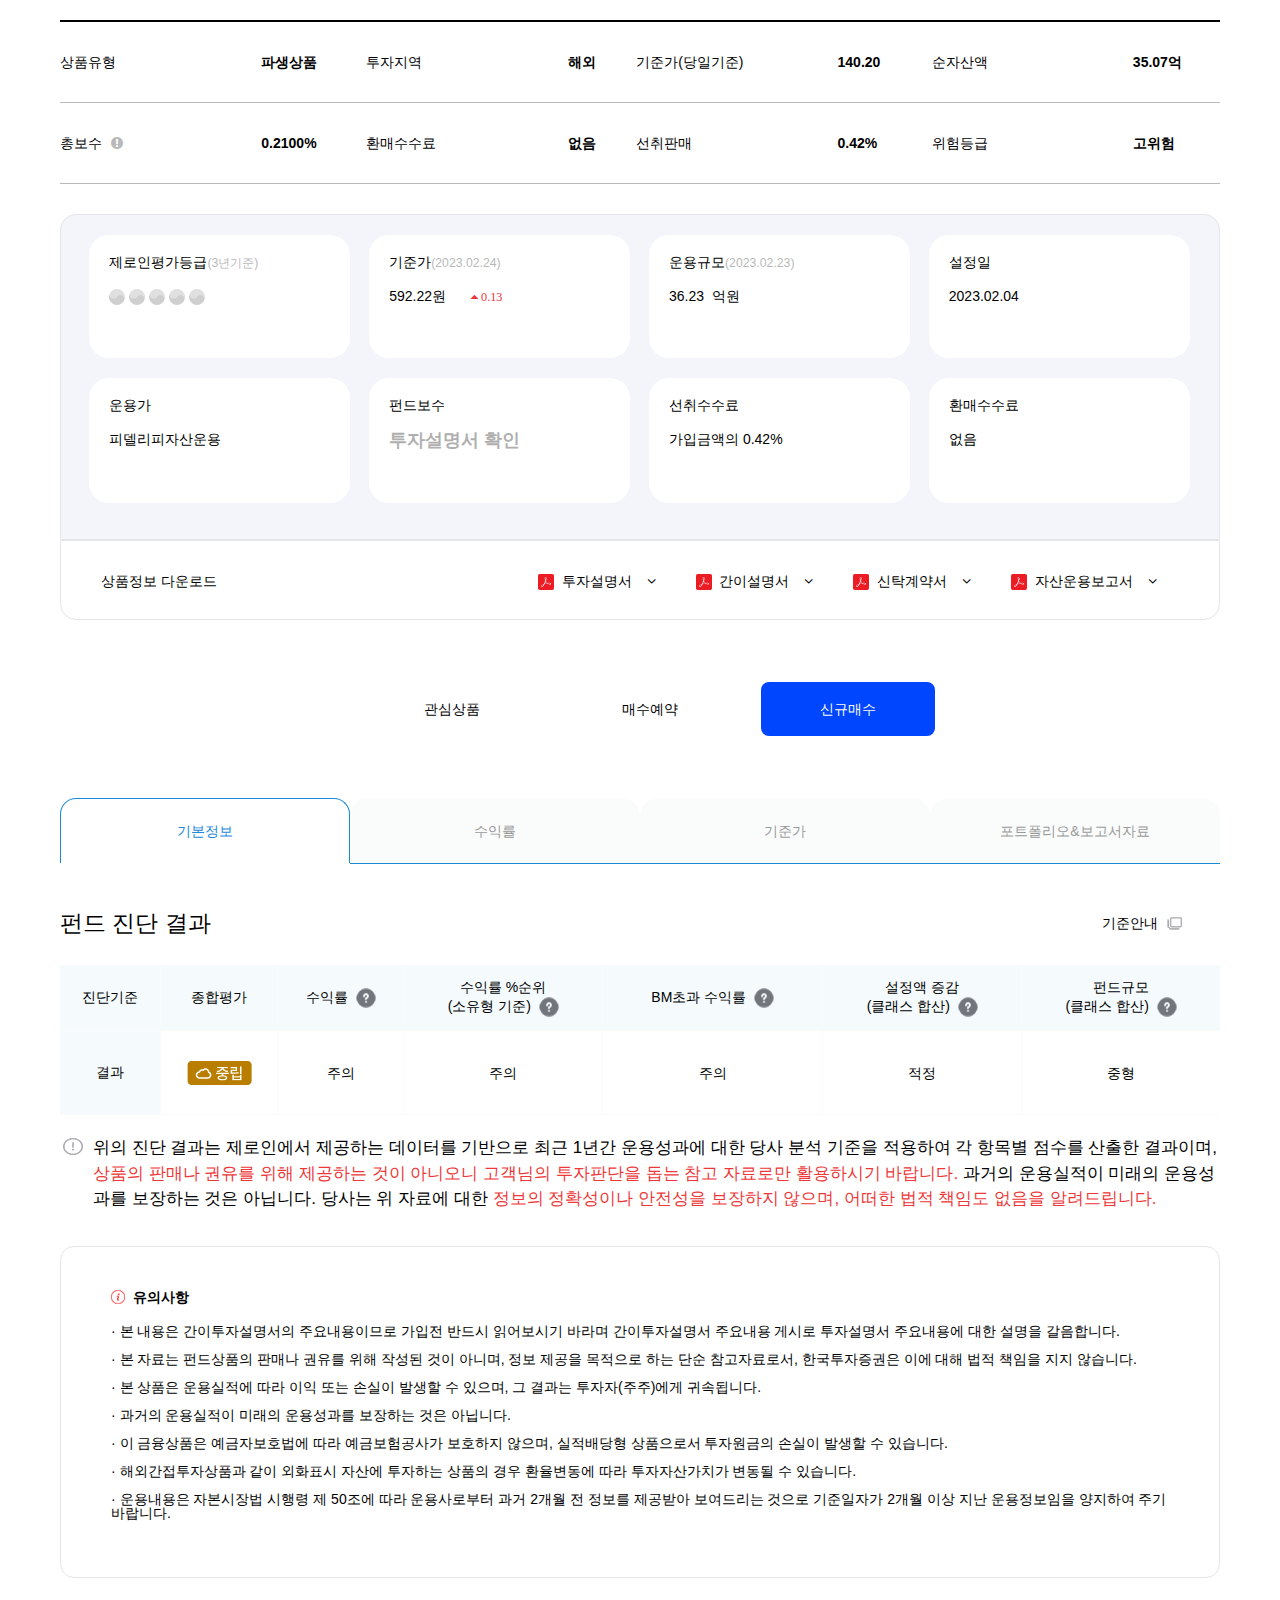
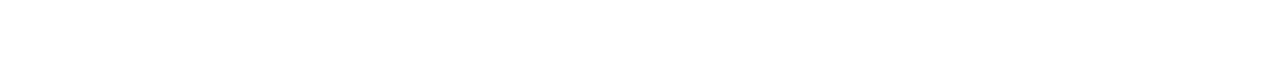
==== commit 974229c7: "up" ====
--- a/contents.html
+++ b/contents.html
@@ -7,7 +7,7 @@
 	<meta name="author" content="JGM" />
 	<meta name="description" content="중꺾마 신한투자증권 리뉴얼" />
 	<title>신한투자증권</title>
-	<!-- <link rel="stylesheet" href="https://cdnjs.cloudflare.com/ajax/libs/font-awesome/5.15.3/css/all.min.css"/> -->
+	<!-- 폰트어썸 -->
 	<link rel="stylesheet" href="https://maxcdn.bootstrapcdn.com/font-awesome/4.7.0/css/font-awesome.min.css" />
 	<link rel="shortcut icon" href="./images/favicon/fav32.png" />
 	<link rel="apple-touch-icon=precomposed" href="./images/favicon/fav180.png" />
@@ -24,6 +24,8 @@
 	<script src="https://code.highcharts.com/modules/accessibility.js"></script>
 
 	<!-- 기본 코딩 CSS 파일 -->
+	<link rel="stylesheet" href="./css/reset.css">
+	<link rel="preload" href="./css/font.css" as="style" crossorigin="anonymous">
 	<link rel="stylesheet" href="./css/common.css">
 	<!-- 페이지 CSS -->
 	<link rel="stylesheet" href="./css/contents.css" />
@@ -70,11 +72,11 @@
 				<dl>
 					<dt>제로인평가등급<span>(3년기준)</span></dt>
 					<dd>
-						<img src="./images/contents/unmarked.png" alt="태극마크">
-						<img src="./images/contents/unmarked.png" alt="태극마크">
-						<img src="./images/contents/unmarked.png" alt="태극마크">
-						<img src="./images/contents/unmarked.png" alt="태극마크">
-						<img src="./images/contents/unmarked.png" alt="태극마크">
+						<img src="./images/contents/unmarked.png" loading="lazy" alt="태극마크">
+						<img src="./images/contents/unmarked.png" loading="lazy" alt="태극마크">
+						<img src="./images/contents/unmarked.png" loading="lazy" alt="태극마크">
+						<img src="./images/contents/unmarked.png" loading="lazy" alt="태극마크">
+						<img src="./images/contents/unmarked.png" loading="lazy" alt="태극마크">
 					</dd>
 				</dl>
 			</div>
@@ -126,25 +128,25 @@
 			<ul>
 				<li>
 					<a href="https://file.truefriend.com/updata/fund/FMIG/2/071496_2.pdf" target="_blank">
-						<img src="./images/contents/adobe.png" alt="pdf">&nbsp;
+						<img src="./images/contents/adobe.png" loading="lazy" alt="pdf">&nbsp;
 						투자설명서<i class="fa fa-angle-down" aria-hidden="true"></i>
 					</a>
 				</li>
 				<li>
 					<a href="https://file.truefriend.com/updata/fund/FMIG/9/071496_9.pdf" target="_blank">
-						<img src="./images/contents/adobe.png" alt="pdf">&nbsp;
+						<img src="./images/contents/adobe.png" loading="lazy" alt="pdf">&nbsp;
 						간이설명서<i class="fa fa-angle-down" aria-hidden="true"></i>
 					</a>
 				</li>
 				<li>
 					<a href="https://file.truefriend.com/updata/fund/FMIG/1/071496_1.pdf" target="_blank">
-						<img src="./images/contents/adobe.png" alt="pdf">&nbsp;
+						<img src="./images/contents/adobe.png" loading="lazy" alt="pdf">&nbsp;
 						신탁계약서<i class="fa fa-angle-down" aria-hidden="true"></i>
 					</a>
 				</li>
 				<li>
 					<a href="https://file.truefriend.com/updata/fund/FMIG/7/071496_7.pdf" target="_blank">
-						<img src="./images/contents/adobe.png" alt="pdf">&nbsp;
+						<img src="./images/contents/adobe.png" loading="lazy" alt="pdf">&nbsp;
 						자산운용보고서<i class="fa fa-angle-down" aria-hidden="true"></i>
 					</a>
 				</li>
@@ -170,14 +172,14 @@
 			<div class="content1">
 				<div class="content_name">
 					<h5>펀드 진단 결과</h5>
-					<p><a href="#">기준안내&nbsp;&nbsp;<img src="./images/contents/popup.png" alt="popup"></a></p>
+					<p><a href="#">기준안내&nbsp;&nbsp;<img src="./images/contents/popup.png" loading="lazy" alt="popup"></a></p>
 				</div>
 				<section class="table">
 					<table>
 						<tr>
 							<th>진단기준</th>
 							<th>종합평가</th>
-							<th>수익률&nbsp;&nbsp;<a href="#"><img src="./images/contents/question.png" alt="물음표"></a>
+							<th>수익률&nbsp;&nbsp;<a href="#"><img src="./images/contents/question.png" loading="lazy" alt="물음표"></a>
 							</th>
 							<th>수익률 %순위<br>(소유형 기준)&nbsp;&nbsp;<a href="#"><img src="./images/contents/question.png"
 										alt="물음표"></a></th>
@@ -190,7 +192,7 @@
 						</tr>
 						<tr>
 							<th>결과</th>
-							<td><img src="./images/contents/neutral.png" alt="중립"></td>
+							<td><img src="./images/contents/neutral.png" loading="lazy" alt="중립"></td>
 							<td>주의</td>
 							<td>주의</td>
 							<td>주의</td>
@@ -199,7 +201,7 @@
 						</tr>
 					</table>
 					<div class="text">
-						<img src="./images/contents/mark.png" alt="mark">
+						<img src="./images/contents/mark.png" loading="lazy" alt="mark">
 						<p>
 							위의 진단 결과는 제로인에서 제공하는 데이터를 기반으로 최근 1년간 운용성과에 대한 당사 분석 기준을 적용하여 각 항목별 점수를 산출한
 							결과이며,
@@ -209,7 +211,7 @@
 						</p>
 					</div>
 					<section class="attention">
-						<p><img src="./images/contents/information.png" alt="info">&nbsp;&nbsp;유의사항</p>
+						<p><img src="./images/contents/information.png" loading="lazy" alt="info">&nbsp;&nbsp;유의사항</p>
 						<ul>
 							<li>· 본 내용은 간이투자설명서의 주요내용이므로 가입전 반드시 읽어보시기 바라며 간이투자설명서 주요내용 게시로 투자설명서 주요내용에 대한 설명을
 								갈음합니다.</li>
@@ -242,29 +244,29 @@
 						</tr>
 						<tr>
 							<th>펀드</th>
-							<td class="blue"><img src="./images/contents/bluedecrease.png" alt="하락">4.18</td>
-							<td class="red"><img src="./images/contents/redincrease.png" alt="상승"> 10.74</td>
-							<td class="red"><img src="./images/contents/redincrease.png" alt="상승">18.93</td>
-							<td class="blue"><img src="./images/contents/bluedecrease.png" alt="하락">4.61</td>
-							<td class="red"><img src="./images/contents/redincrease.png" alt="상승">0.00</td>
-							<td class="blue"><img src="./images/contents/bluedecrease.png" alt="하락">36.90</td>
+							<td class="blue"><img src="./images/contents/bluedecrease.png" loading="lazy" alt="하락">4.18</td>
+							<td class="red"><img src="./images/contents/redincrease.png" loading="lazy" alt="상승"> 10.74</td>
+							<td class="red"><img src="./images/contents/redincrease.png" loading="lazy" alt="상승">18.93</td>
+							<td class="blue"><img src="./images/contents/bluedecrease.png" loading="lazy" alt="하락">4.61</td>
+							<td class="red"><img src="./images/contents/redincrease.png" loading="lazy" alt="상승">0.00</td>
+							<td class="blue"><img src="./images/contents/bluedecrease.png" loading="lazy" alt="하락">36.90</td>
 						</tr>
 						<tr>
 							<th>BM</th>
-							<td class="blue"><img src="./images/contents/bluedecrease.png" alt="하락">1.43</td>
-							<td class="blue"><img src="./images/contents/bluedecrease.png" alt="하락">0.19</td>
-							<td class="red"><img src="./images/contents/redincrease.png" alt="상승">0.17</td>
-							<td class="blue"><img src="./images/contents/bluedecrease.png" alt="하락">5.40</td>
-							<td class="red"><img src="./images/contents/redincrease.png" alt="상승">0.00</td>
-							<td class="blue"><img src="./images/contents/bluedecrease.png" alt="하락">8.09</td>
+							<td class="blue"><img src="./images/contents/bluedecrease.png" loading="lazy" alt="하락">1.43</td>
+							<td class="blue"><img src="./images/contents/bluedecrease.png" loading="lazy" alt="하락">0.19</td>
+							<td class="red"><img src="./images/contents/redincrease.png" loading="lazy" alt="상승">0.17</td>
+							<td class="blue"><img src="./images/contents/bluedecrease.png" loading="lazy" alt="하락">5.40</td>
+							<td class="red"><img src="./images/contents/redincrease.png" loading="lazy" alt="상승">0.00</td>
+							<td class="blue"><img src="./images/contents/bluedecrease.png" loading="lazy" alt="하락">8.09</td>
 						</tr>
 						<tr>
 							<th>유형평균</th>
-							<td class="red"><img src="./images/contents/redincrease.png" alt="상승">0.84</td>
-							<td class="red"><img src="./images/contents/redincrease.png" alt="상승">2.99</td>
-							<td class="blue"><img src="./images/contents/bluedecrease.png" alt="하락">0.56</td>
-							<td class="blue"><img src="./images/contents/bluedecrease.png" alt="하락">3.66</td>
-							<td class="blue"><img src="./images/contents/bluedecrease.png" alt="하락">9.40</td>
+							<td class="red"><img src="./images/contents/redincrease.png" loading="lazy" alt="상승">0.84</td>
+							<td class="red"><img src="./images/contents/redincrease.png" loading="lazy" alt="상승">2.99</td>
+							<td class="blue"><img src="./images/contents/bluedecrease.png" loading="lazy" alt="하락">0.56</td>
+							<td class="blue"><img src="./images/contents/bluedecrease.png" loading="lazy" alt="하락">3.66</td>
+							<td class="blue"><img src="./images/contents/bluedecrease.png" loading="lazy" alt="하락">9.40</td>
 							<td>-</td>
 						</tr>
 					</table>
@@ -312,7 +314,7 @@
 							<td>0.00%</td>
 						</tr>
 					</table>
-					<img src="./images/contents/portfolio.PNG" alt="포트폴리오">
+					<img src="./images/contents/portfolio.PNG" loading="lazy" alt="포트폴리오">
 				</section>
 			</div>
 		</div>
--- a/css/font.css
+++ b/css/font.css
@@ -0,0 +1,64 @@
+@charset "utf-8";
+
+@font-face {
+	font-family: 'Pretendard Variable';
+	font-weight: 45 920;
+	font-style: normal;
+	font-display: swap;
+	src: local('Pretendard Variable'), url('./font/PretendardVariable.woff2') format('woff2-variations');
+}
+
+@font-face {
+    font-family: 'Pretendard';
+    src: url('./font/Pretendard-Thin.woff') format('woff');
+    font-weight: 100;
+    font-display: swap;
+}
+@font-face {
+    font-family: 'Pretendard';
+    src: url('./font/Pretendard-ExtraLight.woff') format('woff');
+    font-weight: 200;
+    font-display: swap;
+}
+@font-face {
+    font-family: 'Pretendard';
+    src: url('./font/Pretendard-Light.woff') format('woff');
+    font-weight: 300;
+    font-display: swap;
+}
+@font-face {
+    font-family: 'Pretendard';
+    src: url('./font/Pretendard-Regular.woff') format('woff');
+    font-weight: 400;
+    font-display: swap;
+}
+@font-face {
+    font-family: 'Pretendard';
+    src: url('./font/Pretendard-Medium.woff') format('woff');
+    font-weight: 500;
+    font-display: swap;
+}
+@font-face {
+    font-family: 'Pretendard';
+    src: url('./font/Pretendard-SemiBold.woff') format('woff');
+    font-weight: 600;
+    font-display: swap;
+}
+@font-face {
+    font-family: 'Pretendard';
+    src: url('./font/Pretendard-Bold.woff') format('woff');
+    font-weight: 700;
+    font-display: swap;
+}
+@font-face {
+    font-family: 'Pretendard';
+    src: url('./font/Pretendard-ExtraBold.woff') format('woff');
+    font-weight: 800;
+    font-display: swap;
+}
+@font-face {
+    font-family: 'Pretendard';
+    src: url('./font/Pretendard-Black.woff') format('woff');
+    font-weight: 900;
+    font-display: swap;
+}--- a/css/common.css
+++ b/css/common.css
@@ -1,9 +1,4 @@
 @charset "utf-8";
-
-/* 폰트 CSS && 리셋 CSS */
-@import url(./font.css);
-@import url(./reset.css);
-@import url(./root.css);
 
 /* 공통 CSS */
 html {
@@ -261,7 +256,7 @@
     /* 36/16 = 2.25 */
     font-size: 2.25rem;
     font-weight: 600;
-    color: var(--main-color);
+    color: #0046ff;
 }
 /* footer_csc nav div */
 .footer_csc nav div{
@@ -316,7 +311,7 @@
     font-weight: 400;
 }
 .fnb li.em{
-    color: var(--main-color);
+    color: #0046ff;
 }
 .fnb li:not(:first-child)::before{
     content: "|";
@@ -351,7 +346,7 @@
     width: 50px;
     height: 50px;
     line-height: 50px;
-    background-color: var(--main-color);
+    background-color: #0046ff;
     border-radius: 50%;
     cursor: pointer;
 }
@@ -382,7 +377,7 @@
     height: 50px;
     padding-left: 30px;
     padding-top: 5px;
-    background-color: var(--main-color);
+    background-color: #0046ff;
     box-shadow: 0 0 10px 0 rgba(255, 255, 255, 80%);
     border-radius: 40px;
     /* 포지션 */
--- a/css/contents.css
+++ b/css/contents.css
@@ -145,7 +145,7 @@
 }
 
 .blue_btn {
-	background-color: var(--main-color);
+	background-color: #0046ff;
 	color: #fafbfb;
 	border: none;
 }
@@ -280,7 +280,7 @@
 }
 
 .blue {
-	color: var(--main-color);
+	color: #0046ff;
 	position: relative;
 }
 
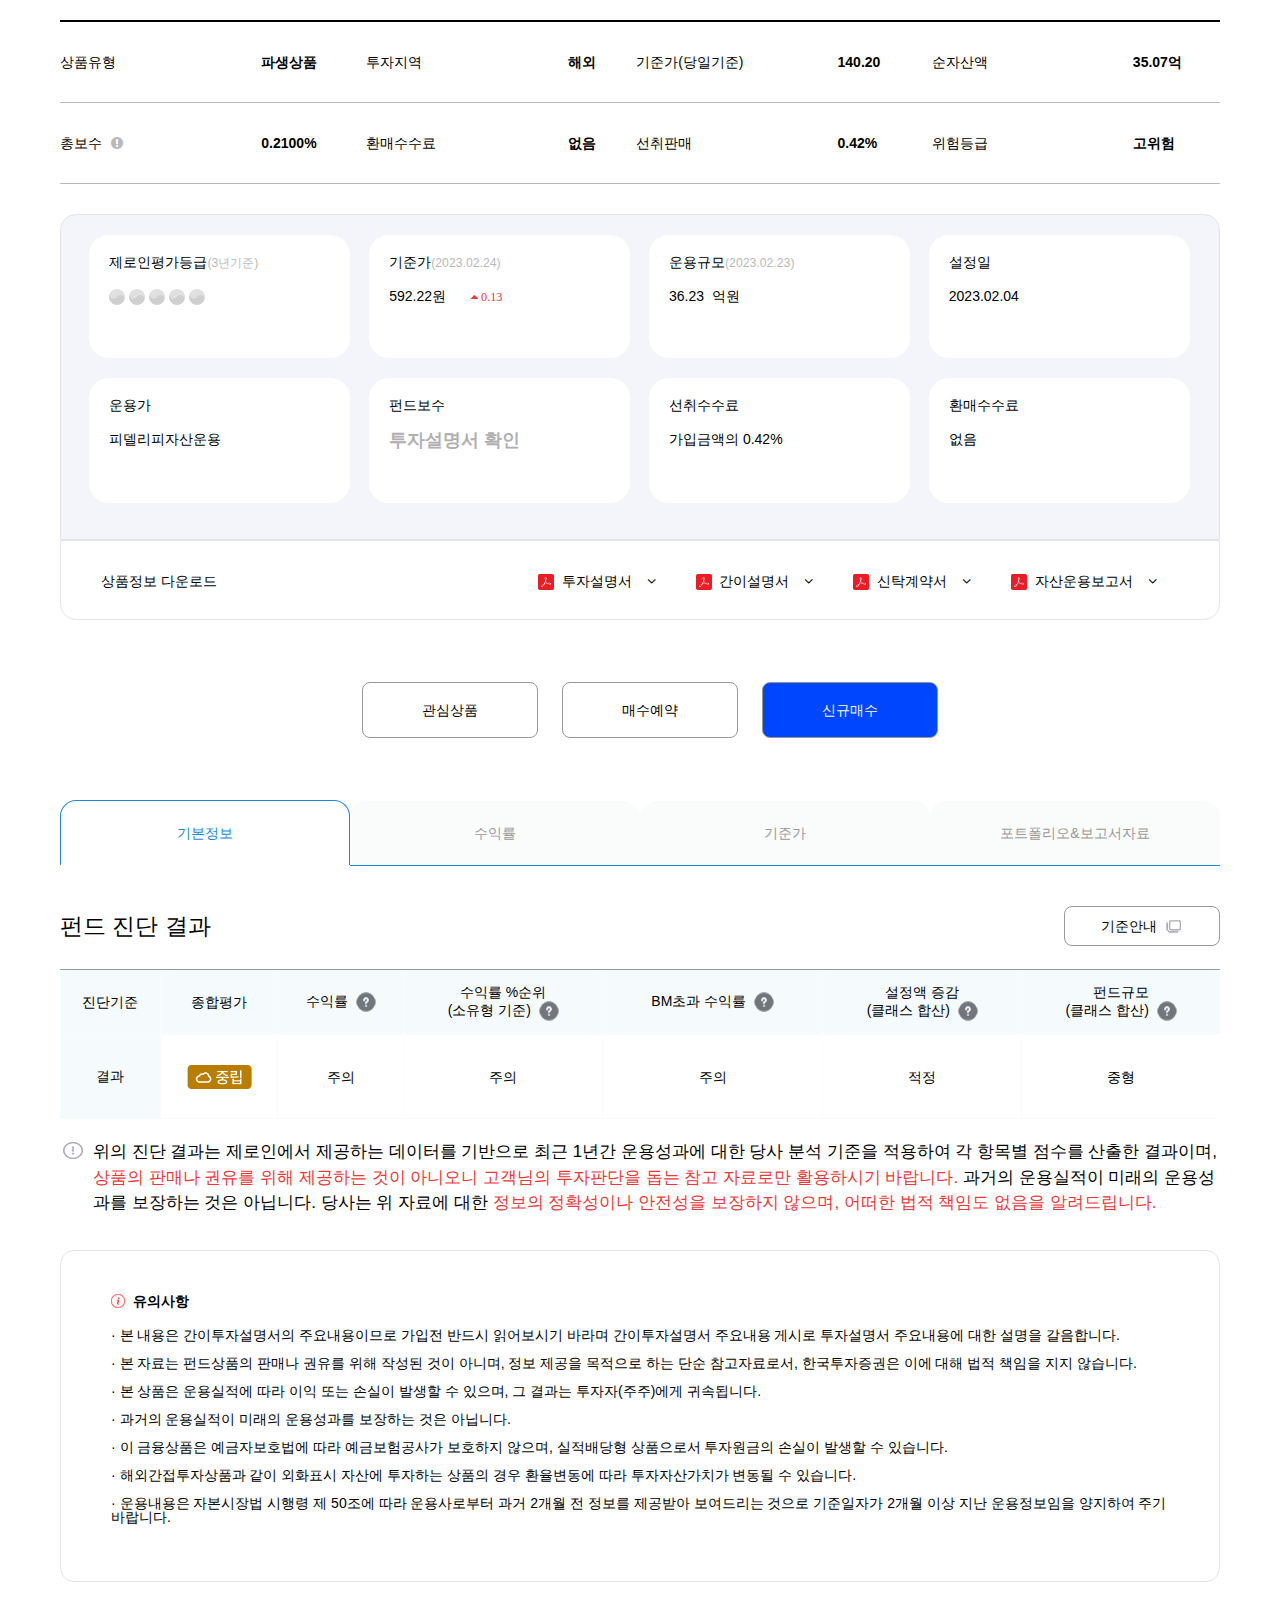
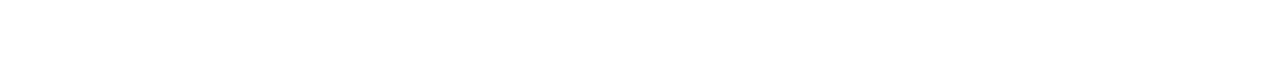
==== commit 223eda4c: "up" ====
--- a/contents.html
+++ b/contents.html
@@ -325,5 +325,5 @@
 <!-- 페이지 JS -->
 <script src="./js/contents.js"></script>
 <script src="./js/chart.js"></script>
-<script src="./js/alret.js"></script>
+<script src="./js/alert.js"></script>
 </html>--- a/css/common.css
+++ b/css/common.css
@@ -115,7 +115,7 @@
     content: "";
     font-size: 0.8rem;
     padding-right: 16px;
-    border-right: var(--border);
+    border-right: 1px solid #999999;
     margin-right: 16px;
 }
 
--- a/css/contents.css
+++ b/css/contents.css
@@ -139,7 +139,7 @@
 .sec_3_btn button {
 	margin-left: 20px;
 	padding: 19px 59px 17px;
-	border: var(--border);
+	border: 1px solid #999999;
 	border-radius: 8px;
 	cursor: pointer;
 }
@@ -223,7 +223,7 @@
 
 .content1 .content_name p {
 	padding: 12px 36px;
-	border: var(--border);
+	border: 1px solid #999999;
 	border-radius: 8px;
 }
 
@@ -237,7 +237,7 @@
 .table th,
 .table td {
 	border: 1px solid #fafbfb;
-	border-top: var(--border);
+	border-top: 1px solid #999999;
 	border-collapse: collapse;
 	border-right: none;
 }
